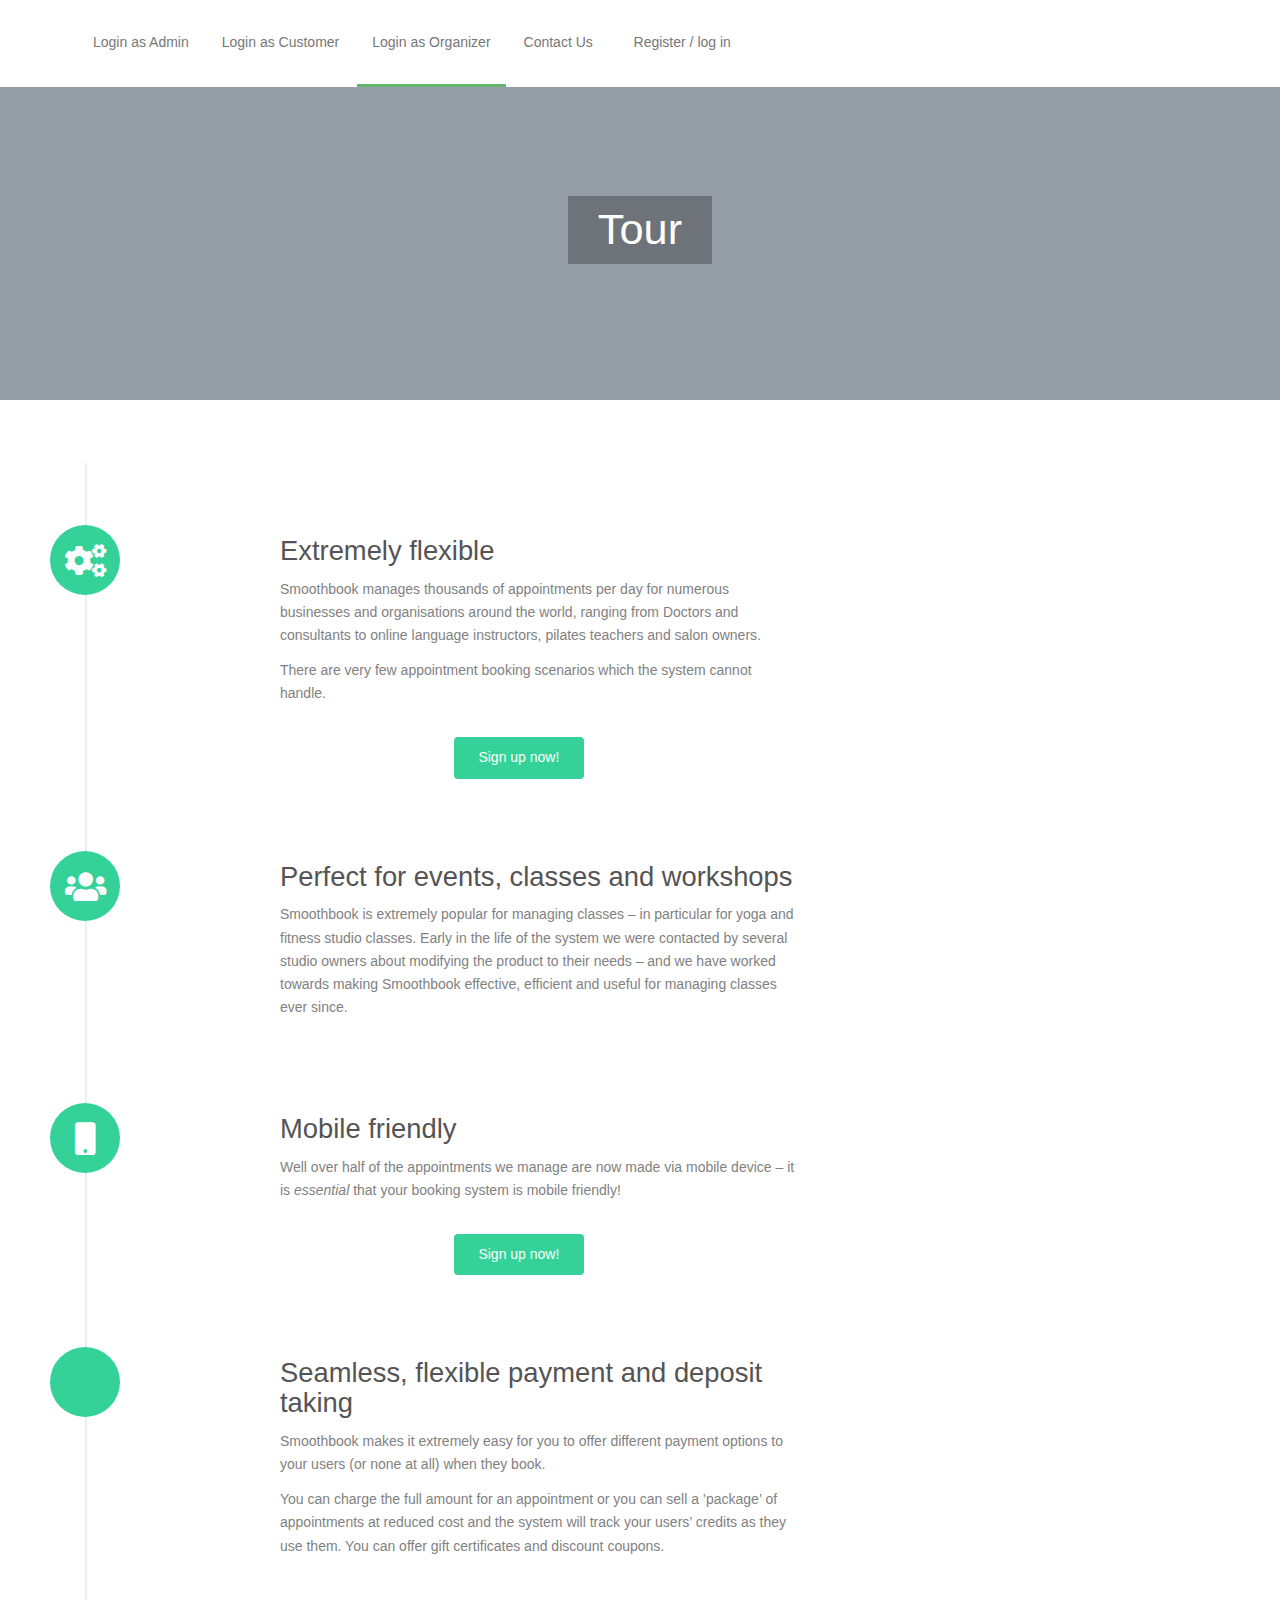
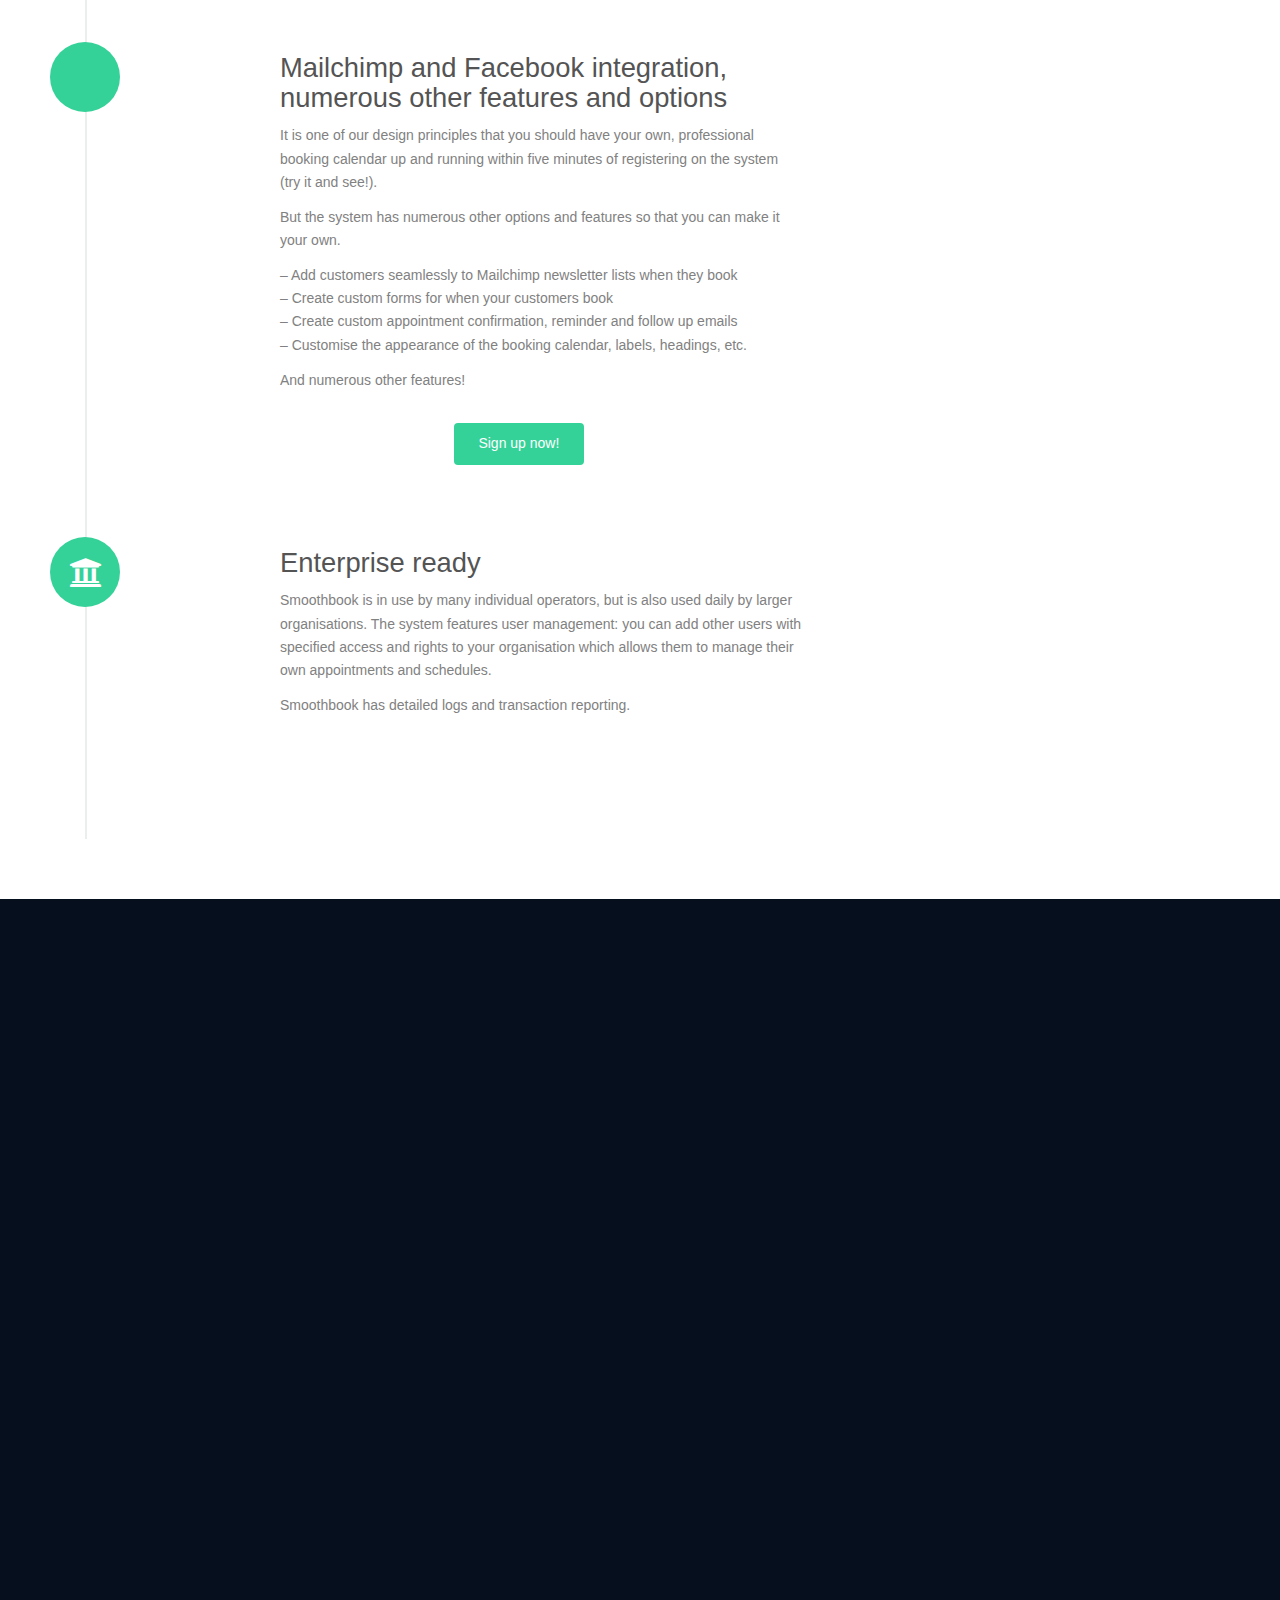
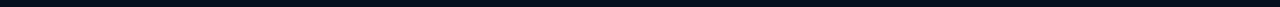
==== landing.html @ edce1f73 "first" ====
<!DOCTYPE html>
<html lang="en" >
<head>
  <meta charset="UTF-8">
  <title>D-Book</title>
  <link rel='stylesheet' href='https://use.fontawesome.com/releases/v5.8.2/css/all.css'><link rel="stylesheet" href="./landing.css">

</head>
<body class="page page-id-24 page-template-default scribeFadeIn">
    <div class="loader" style="display: none;"></div>
         <div id="main">
        <div class="">
    <div class="navbar navbar-default navbar-fixed-top sc-nav" role="navigation">
            <div class="nav-container container">
                <div class="navbar-header">
                    <!-- BEGIN: TOGGLE BUTTON (RESPONSIVE)-->
                    <button type="button" class="navbar-toggle" data-toggle="collapse" data-target=".navbar-collapse">
                        <span class="sr-only">Toggle navigation</span>
                        <span class="icon-bar"></span>
                        <span class="icon-bar"></span>
                        <span class="icon-bar"></span>
                    </button>
                        <a class="brand" href="https://www.smoothbook.co/"> <img class="a" src="./Tour_files/logo-large.png" alt=""> </a>
                       </div>
    <div id="sc-navbar-collapse-main" class="collapse navbar-collapse"><ul id="menu-main-menu" class="nav navbar-nav"><li id="menu-item-160" class="menu-item menu-item-type-custom menu-item-object-custom menu-item-home menu-item-160"><a title="Home" href=>Login as Admin</a></li>
    <li id="menu-item-533" class="menu-item menu-item-type-post_type menu-item-object-page menu-item-533"><a title="Pricing" href=>Login as Customer</a></li>
    <li id="menu-item-474" class="menu-item menu-item-type-post_type menu-item-object-page current-menu-item page_item page-item-24 current_page_item menu-item-474 active active"><a title="Tour" href=>Login as Organizer</a></li>
    <li id="menu-item-475" class="menu-item menu-item-type-post_type menu-item-object-page menu-item-475"><a title="Contact" href=>Contact Us</a></li>
    <li id="menu-item-562" class="menu-item menu-item-type-custom menu-item-object-custom menu-item-562"><a title="Register / log in" href=><i class="fa Log into Smoothbook online appointments"></i> &nbsp;Register / log in</a></li>
    </ul></div></div></div></div>   	   
                              <section class="sc-parallax" style="background-image: url(&quot;https://www.smoothbook.co/wp-content/uploads/2014/05/cab2.jpg&quot;); background-position: 50% 5px;" data-stellar-background-ratio="0.5">
                                   <div class="row"><div class="containerCentered">
                                <h3></h3></div> <div class="sc-mask"></div>
                                    <div class="container">
                <section class="sc-header-sub">
               
                               <div class="containerCentered">
                                   <div class="row">
                       <h1 id="changingtext">Tour</h1>
                               </div>
                           </div></section>
                                        </div> 
                                    </div>
                                </section>
                 <div class="container box">
    <div class="row">
      <div class="col-md-12">
          
        <div id="aq-template-wrapper-23" class="aq-template-wrapper aq_row"><div id="aq-block-23-1" class="aq-block aq-block-pg_tour_block col-md-12 col-xs-12 clearfix"><div class="containerCentered"><h3></h3>
                <p class="lead">
                                </p></div>	
                <section class="sc-tour">
                    <div class="container">
                
                
                    
                                             
                               <div class="row sc-tour-row">
                                   <div class="tour-icon fadeIn sc-color" style="visibility: visible;">
                                                               <i class="fa fa-cogs"></i>
                                   </div>
                                   <div class="col-sm-10 col-sm-offset-2">
                                    <div class="col-md-7 sc-tour-text slideLeft" style="visibility: visible;">
                                       <h3>Extremely flexible</h3>
                                       <p>
                                                                   </p><p>Smoothbook manages thousands of appointments per day for numerous businesses and organisations around the world, ranging from Doctors and consultants to online language instructors, pilates teachers and salon owners. </p>
    <p>There are very few appointment booking scenarios which the system cannot handle. </p>
    <p><a class="btn sign-up col-md-3 col-md-offset-4" href="http://www.smoothbook.co/ap/index.php/manageuser/register">Sign up now!</a></p>
                                       <p></p>
                                    </div>
                                    <div class="col-md-5">
                                       
                                           <div class="tour-img img">
                                               <img src="" alt="" class="slideRight" style="visibility: visible;">
                                       
                                           </div>
                                      
                                    </div>
                                   </div>
                               </div>          
                                         
                                    
                                                                                 
                               <div class="row sc-tour-row">
                                   <div class="tour-icon fadeIn sc-color">
                                                               <i class="fa fa-users"></i>
                                   </div>
                                   <div class="col-sm-10 col-sm-offset-2">
                                    <div class="col-md-7 sc-tour-text slideLeft">
                                       <h3>Perfect for events, classes and workshops</h3>
                                       <p>
                                                                   </p><p>Smoothbook is extremely popular for managing classes – in particular for yoga and fitness studio classes. Early in the life of the system we were contacted by several studio owners about modifying the product to their needs – and we have worked towards making Smoothbook effective, efficient and useful for managing classes ever since.</p>
                                       <p></p>
                                    </div>
                                    <div class="col-md-5">
                                       
                                           <div class="tour-img img">
                                               <img src="" alt="" class="slideRight">
                                       
                                           </div>
                                      
                                    </div>
                                   </div>
                               </div>          
                                         
                                    
                                                                                 
                               <div class="row sc-tour-row">
                                   <div class="tour-icon fadeIn sc-color">
                                                               <i class="fa fa-mobile"></i>
                                   </div>
                                   <div class="col-sm-10 col-sm-offset-2">
                                    <div class="col-md-7 sc-tour-text slideLeft">
                                       <h3>Mobile friendly</h3>
                                       <p>
                                                                   </p><p>Well over half of the appointments we manage are now made via mobile device – it is <i>essential</i> that your booking system is mobile friendly!</p>
    <p><a class="btn sign-up col-md-3 col-md-offset-4" href="http://www.smoothbook.co/ap/index.php/manageuser/register">Sign up now!</a></p>
                                       <p></p>
                                    </div>
                                    <div class="col-md-5">
                                       
                                           <div class="tour-img img">
                                               <img src="" alt="" class="slideRight">
                                       
                                           </div>
                                      
                                    </div>
                                   </div>
                               </div>          
                                         
                                    
                                                                                 
                               <div class="row sc-tour-row">
                                   <div class="tour-icon fadeIn sc-color">
                                                               <i class="fa fa-usd"></i>
                                   </div>
                                   <div class="col-sm-10 col-sm-offset-2">
                                    <div class="col-md-7 sc-tour-text slideLeft">
                                       <h3>Seamless, flexible payment and deposit taking</h3>
                                       <p>
                                                                   </p><p>Smoothbook makes it extremely easy for you to offer different payment options to your users (or none at all) when they book.</p>
    <p>You can charge the full amount for an appointment or you can sell a ’package’ of appointments at reduced cost and the system will track your users’ credits as they use them. You can offer gift certificates and discount coupons.</p>
                                       <p></p>
                                    </div>
                                    <div class="col-md-5">
                                       
                                           <div class="tour-img img">
                                               <img src="" alt="" class="slideRight">
                                       
                                           </div>
                                      
                                    </div>
                                   </div>
                               </div>          
                                         
                                    
                                                                                 
                               <div class="row sc-tour-row">
                                   <div class="tour-icon fadeIn sc-color">
                                                               <i class="fa fa-facebook"></i>
                                   </div>
                                   <div class="col-sm-10 col-sm-offset-2">
                                    <div class="col-md-7 sc-tour-text slideLeft">
                                       <h3>Mailchimp and Facebook integration, numerous other features and options</h3>
                                       <p>
                                                                   </p><p>It is one of our design principles that you should have your own, professional booking calendar up and running within five minutes of registering on the system (try it and see!).</p>
    <p>But the system has numerous other options and features so that you can make it your own.</p>
    <p>– Add customers seamlessly to Mailchimp newsletter lists when they book<br>
    – Create custom forms for when your customers book<br>
    – Create custom appointment confirmation, reminder and follow up emails<br>
    – Customise the appearance of the booking calendar, labels, headings, etc.</p>
    <p>And numerous other features!</p>
    <p><a class="btn sign-up col-md-3 col-md-offset-4" href="http://www.smoothbook.co/ap/index.php/manageuser/register">Sign up now!</a></p>
                                       <p></p>
                                    </div>
                                    <div class="col-md-5">
                                       
                                           <div class="tour-img img">
                                               <img src="" alt="" class="slideRight">
                                       
                                           </div>
                                      
                                    </div>
                                   </div>
                               </div>          
                                         
                                    
                                                                                 
                               <div class="row sc-tour-row">
                                   <div class="tour-icon fadeIn sc-color">
                                                               <i class="fa fa-university"></i>
                                   </div>
                                   <div class="col-sm-10 col-sm-offset-2">
                                    <div class="col-md-7 sc-tour-text slideLeft">
                                       <h3>Enterprise ready</h3>
                                       <p>
                                                                   </p><p>Smoothbook is in use by many individual operators, but is also used daily by larger organisations. The system features user management: you can add other users with specified access and rights to your organisation which allows them to manage their own appointments and schedules.</p>
    <p>Smoothbook has detailed logs and transaction reporting.</p>
                                       <p></p>
                                    </div>
                                    <div class="col-md-5">
                                       
                                           <div class="tour-img img">
                                               <img src="" alt="" class="slideRight">
                                       
                                           </div>
                                      
                                    </div>
                                   </div>
                               </div>          
                        </div>
                    </section>
                </div></div>
      </div>
          </div></div>
    
    <script>
    
    jQuery(document).ready(function () {
    (function($) {
      var repl = $('#changingtext span').text()
      var t=[ "Awesome",repl],
          $h1 = $("#changingtext"),
          $sp = $h1.find("span"),
          i=0,
          widths=[];
    
      $.each(t, function(i, v){
          var el = $('<span />', {text:v}).appendTo($h1);
          widths.push(el.width());
          el.remove();
      });
      
      $sp.css({opacity:0});
      
      (function loop(){
         i = ++i%t.length;    
         $sp.text(t[i]).animate({width:widths[i]}, 500, function(){
           $(this).animate({opacity:1},500).delay(3000).animate({opacity: 0}, 500, loop); 
          });     
      })(); 
    
    })(jQuery);
    });
    </script>
    </div>
    <footer id="fill" style="height: 708px;">
    <div class="container"><div id="footer" class="footer-content" style="position: fixed; left: 0px; top: 140.5px;">
    
    
    <!--Start of Zopim Live Chat Script
    <script type="text/javascript">
    window.$zopim||(function(d,s){var z=$zopim=function(c){z._.push(c)},$=z.s=
    d.createElement(s),e=d.getElementsByTagName(s)[0];z.set=function(o){z.set.
    _.push(o)};z._=[];z.set._=[];$.async=!0;$.setAttribute('charset','utf-8');
    $.src='//v2.zopim.com/?FGIEn7zuJK51dNbjoUHdlgwX72Quf8rQ';z.t=+new Date;$.
    type='text/javascript';e.parentNode.insertBefore($,e)})(document,'script');
    </script>
    End of Zopim Live Chat Script-->
    
    
    <script>
      (function(i,s,o,g,r,a,m){i['GoogleAnalyticsObject']=r;i[r]=i[r]||function(){
      (i[r].q=i[r].q||[]).push(arguments)},i[r].l=1*new Date();a=s.createElement(o),
      m=s.getElementsByTagName(o)[0];a.async=1;a.src=g;m.parentNode.insertBefore(a,m)
      })(window,document,'script','//www.google-analytics.com/analytics.js','ga');
    
      ga('create', 'UA-25129732-1', 'auto');
      ga('send', 'pageview');
    
    </script>
        
                                                          <section id="container">
        <!-- Style 2 -->
        <div id="menu-wrap">
                                                                                               </div><!-- Menu Wrap -->
        </section><!-- Container -->
         <div class="foot-sidebar sc_foot2">
          
    <div class="col-md-6 widget widget_text" id="text-3"><div class="widget"><h4 class="widget-title">About </h4>			<div class="textwidget"><p>Based in London, Smoothbook appointments software is the result of a collaboration between an expert web developer, small business owners and investors who, frustrated with the offerings on the market, came together with one simple goal: to be the leading provider of online appointment scheduling systems.</p>
    <p>We have a design philosophy that 'less is more': it should be possible to start using our booking system almost straight out of the box but, at the same time, have numerous features and options to satisfy the different demands of our clients.</p>
    <p>Smoothbook is wholly owned and run by Yellow Melon Ltd.</p>
    </div>
            </div></div><div class="col-md-6 widget widget_pages" id="pages-3"><div class="widget"><h4 class="widget-title">Links</h4>		<ul>
                <li class="page_item page-item-11"><a href="https://www.smoothbook.co/">Home</a></li>
    <li class="page_item page-item-24 current_page_item"><a href="./Tour_files/Tour.html">Tour</a></li>
    <li class="page_item page-item-34"><a href="https://www.smoothbook.co/contact/">Contact Us</a></li>
    <li class="page_item page-item-469"><a href="https://www.smoothbook.co/pricing-2/">Pricing</a></li>
    <li class="page_item page-item-563"><a href="https://www.smoothbook.co/online-booking-for-yoga-classes/">Online Booking For Yoga Classes</a></li>
    <li class="page_item page-item-571"><a href="https://www.smoothbook.co/ten-businesses-for-online-booking-and-appointment-scheduling/">Ten businesses for online booking and appointment scheduling</a></li>
    <li class="page_item page-item-588"><a href="https://www.smoothbook.co/features-2/">Features</a></li>
    <li class="page_item page-item-602"><a href="https://www.smoothbook.co/cookie-policy/">Cookie Policy</a></li>
    <li class="page_item page-item-605"><a href="https://www.smoothbook.co/demonstration/">Demonstration</a></li>
    <li class="page_item page-item-609"><a href="https://www.smoothbook.co/terms-of-service/">Terms of Service</a></li>
    <li class="page_item page-item-614"><a href="https://www.smoothbook.co/online-appointment-booking-for-events-and-workshops/">Online appointment booking for events and workshops</a></li>
    <li class="page_item page-item-620"><a href="https://www.smoothbook.co/online-appointments-for-gyms-fitness-studios-and-fitness-instructors/">Online appointments for gyms, fitness studios and fitness instructors</a></li>
    <li class="page_item page-item-631"><a href="https://www.smoothbook.co/system-unavailable/">System unavailable</a></li>
            </ul>
            </div></div></div>
      </div>
    </div> <span class="scroll-wrapper"><a id="back-to-top" class="back-to-top" href="https://www.smoothbook.co/tour/#main"> <i class="icon-arrow-up"></i></a></span>
    </footer>
---- landing.css ----
/*
Theme Name:Scribe
Theme URI:http://www.pixelgrapes.com/demo/scribe
Author:PixelGrapes
Author URI:http://www.themeforest.com/user/PixelGrapes
Description:Wordpress theme by PixelGrapes
Version:1.5
Tags:custom-menu,featured-images,flexible-header,full-width-template,responsive-layout,post-formats,sticky-post,theme-options,translation-ready
=======
License:GNU General Public License
License URI:http://www.gnu.org/licenses/gpl-3.0.html
/*--------------------------*
/* WordPress Styles
/*--------------------------*/
.aligncenter{display:block;margin:0 auto;}
.alignright{float:right;margin:10px 0 10px 10px;}
.alignleft{float:left;margin:5px 10px 0px 0;}
.floatleft{float:left;}
.floatright{float:right;}
.textcenter{text-align:center;}
.textright{text-align:right;}
.textleft{text-align:left;}
.wp-caption{max-width:100%;border:0px;text-align:center;background-color:#232323;padding-top:4px;margin:10px;-moz-border-radius:3px;-khtml-border-radius:3px;-webkit-border-radius:3px;border-radius:3px;}
.wp-caption img{margin:0;padding:0;border:0 none;}
.wp-caption p.wp-caption-text{font-size:11px;line-height:17px;padding:0 4px 5px;margin:0;}
.wp-smiley{margin:0 !important;max-height:1em;}
blockquote.left{margin-right:20px;text-align:right;margin-left:0;width:33%;float:left;}
blockquote.right{margin-left:20px;text-align:left;margin-right:0;width:33%;float:right;}
blockquote:before{content:"|";float:left;font-weight:bold;padding-right:10px;}
cite{font-size:12px;padding-left:20px;font-style:italic;}
.sticky h3{color:#34D298;}
.gallery-caption{}
html,
body{margin:0px;padding:0px;min-height:100%;}
h1,
h2,
h3,
h4,
h5,
h6{font-weight:300;color:#000;}
a:hover{text-decoration:none;}
.clear{clear:both;}
h1,
h2,
h3,
h4,
h5,
h6,
.h1,
.h2,
.h3,
.h4,
.h5,
.h6{font-family:"Helvetica Neue",Helvetica,Arial,sans-serif;}
p{margin:10px 0;}
#comments p{margin:10px 0;font-size:15px;}
table td{border:1px solid #323232;padding:10px 20px;}
ol{margin-left:25px;}
ol ol,
ul ul{margin-left:20px;}
.bypostauthor{}
h1{font-size:4.4em;}
h2{font-size:3.4em;}
h3{font-size:2.6em;}
h4{font-size:1.2em;}
th {padding:5px;}
/*--------------------------*
/* Pagination
/*--------------------------*/
.pagination > li >a,
.pagination > li > span{background:#323232;border-radius:3px;color:#fff;}
.pagination li > span.current{background:#323232;color:#34D298;}
.pagination > li > a:hover,
.pagination > li > a:focus,
ul.pagination .current:hover,
ul.pagination > .active > span{background-color:#323232;color:#FFF;transition:all linear 0.15s;-ms-transition:all linear 0.15s;-moz-transition:all linear 0.15s;-webkit-transition:all linear 0.15s;-o-transition:all linear 0.15s;}
/*--------------------------*
/* Video
/*--------------------------*/
.video2{position:relative!important;padding-bottom:56.25%!important;height:0!important;}
.video2 iframe,
.video object,
.video embed{position:absolute!important;top:0!important;left:0!important;width:100%!important;height:100%!important;}
iframe{border:none;}
/*--------------------------*
/* Forms
/*--------------------------*/
form{margin:0 0 20px;}
#search-box form {margin-bottom:0px;}
fieldset{display:block;}
legend{background:#fff;color:#333;display:inline-block;width:auto;padding:10px;margin-bottom:0;font-size:1em;font-style:italic;font-weight:bold;line-height:1em;}
legend small{font-size:15px;font-weight:normal;color:#999999;}
label,
input,
button,
select,
textarea{font-size:15px;}
input,
button,
select,
textarea{font-family:"Helvetica Neue",Helvetica,Arial,sans-serif;}
.input-append input,
.input-prepend input,
.input-append select,
.input-prepend select,
.input-append .uneditable-input,
.input-prepend .uneditable-input,
.input-append .dropdown-menu,
.input-prepend .dropdown-menu{font-size:13px;}
.input-append .add-on,
.input-prepend .add-on{background-color:#F7AC89;color:#666;font-size:13px;height:21px;line-height:20px;text-shadow:0 1px 0px rgba(255,255,255,0.2);}
.form-search .input-prepend .search-query{-webkit-border-radius:0 14px 14px 0;-moz-border-radius:0 14px 14px 0;border-radius:0 14px 14px 0;margin-top:1px;}
.form-horizontal .control-group{margin-bottom:25px;}
.header{background:transparent url('img/pattern.png') repeat top left;background-color:#232323;z-index:9700;border-bottom:1px solid #000;}
/*--------------------------*
/* Navigation
/*--------------------------*/
#main{background:none repeat scroll 0 0 #FFFFFF;padding:0;position:relative;z-index:10;}
.navbar{-webkit-backface-visibility:hidden;}
/*header{text-align:justify;letter-spacing:1px;height:120px;position:relative;color:#fff;margin:20px 0px 20px -15px;z-index:1;}
*/
.navbar-inverse .navbar-inner{min-height:80px;background-color:#000000;background-image:none;border:0px;filter:none;box-shadow:none;}
.navbar .nav{}
/*.shrink .navbar-nav{margin-top:8px;}
*/
.navbar .brand{margin-top:0px;padding-top:0px;-webkit-margin-before:-15px;font-size:20px;text-transform:uppercase;color:#050F1E;}
.dropdown-menu{background-color:#333333;}
.dropdown-menu .divider{background-color:#222;border-bottom:1px solid #444;}
.dropdown-menu>li>a{color:#ffffff;font-size:14px;}
.dropdown-menu>li>a:hover{background-color:#34D298!important;background-image:none;color:#fff!important;}
.navbar-default .navbar-nav > .open > a,
.navbar-default .navbar-nav > .open > a:hover,
.navbar-default .navbar-nav > .open > a:focus{background:none;color:#fff;}
.navbar .nav>li>.dropdown-menu:after{border:none;}
.navbar-inverse .nav li.dropdown.open>.dropdown-toggle,
.navbar-inverse .nav li.dropdown.active>.dropdown-toggle,
.navbar-inverse .nav li.dropdown.open.active>.dropdown-toggle{background-color:#111;box-shadow:none;}
.nav>li>a{margin-left:3px;}
.navbar-inner{padding-left:0px;}
.navbar .nav > li > a{line-height:40px;border-bottom:none;}
.navbar{margin-bottom:0px;transition:all 0.3s ease 0s;}
.navbar-inverse .nav .active > a,
.navbar-inverse .nav .active > a:hover,
.navbar-inverse .nav .active > a:focus{-webkit-border-radius:2px;-moz-border-radius:2px;border-radius:2px;}
.navbar-inverse .brand,
.navbar-inverse .nav > li > a:hover{color:#24C5BA;}
.navbar-default .navbar-nav > li > a{color:#fff;}
.navbar-default .navbar-nav > .active > a,
.navbar-inverse .navbar-nav > .active > a,
.navbar-default .navbar-nav > .active > a:hover,
.navbar-inverse .navbar-nav > .active > a:hover,
.navbar-default .navbar-nav > .active > a:focus,
.navbar-inverse .navbar-nav > .active > a:focus{color:#fff;background:none;}
.navbar{min-height:77px;}
.navbar-default{background-color:rgba(255,255,255,0);background:url("img/bg-dot.png");}
.navbar-default .navbar-nav > .active > a,
.navbar-inverse .navbar-nav > .active > a,
.navbar-default .navbar-nav > .active > a:hover,
.navbar-inverse .navbar-nav > .active > a:hover,
.navbar-default .navbar-nav > .active > a:focus,
.navbar-inverse .navbar-nav > .active > a:focus{background:none!important;background-image:none!important;}
.navbar-default .navbar-nav > li > a:hover,
.navbar-default .navbar-nav > li > a:focus{color:#fafafa;background:none;}
.navbar-default .navbar-nav > .dropdown > a .caret{border-bottom-color:#fff;border-top-color:#fff;}
.navbar-default.shrink .navbar-nav > .dropdown > a .caret{border-bottom-color:#777;border-top-color:#777;}
.navbar.shrink{min-height:35px;transition:all 0.5s ease 0s;background-color:#fff;box-shadow:0 4px rgba(0,0,0,0.1);}
.sc-nav.shrink a{padding-top:10px !important;padding-bottom:10px !important;font-size:15px;color:#202020!important;}
.sc-nav.shrink .navbar-brand{font-size:25px;}
.sc-nav.shrink .navbar-toggle{padding:8px 8px;margin:8px 15px 8px 0;border:none;border-radius:0;background:#333;}
.sc-nav.shrink .navbar-toggle:hover{background:#666;}
.navbar-default .navbar-nav > li > a:hover,
.navbar-inverse .navbar-nav > li > a:hover{background:none;}
/*--------------------------*
/* Nav Dropdowns
/*--------------------------*/
.dropdown-menu li a{background-color:#fff;color:#333;}
.dropdown-menu{-webkit-border-radius:0;-moz-border-radius:0;border-radius:0;-webkit-box-shadow:0 3px 8px rgba(17,17,17,0.2);-moz-box-shadow:0 3px 8px rgba(17,17,17,0.2);box-shadow:0 3px 8px rgba(17,17,17,0.2);list-style:none;margin:2px 0 0;padding:5px 0;text-align:left;}
.dropdown-menu li > a{padding:10px 20px;margin:-5px 0;}
.btn-group .dropdown-menu li > a{font-size:11px;}
.dropdown-menu li > a:hover,
.dropdown-menu li > a:focus,
.dropdown-submenu:hover > a,
.dropdown-menu > .active > a:hover,{background-color:#34D298;background-image:none;filter:none;-ms-filter:none;color:#ffffff!important;text-decoration:none;text-shadow:none;-webkit-transition:all .2s ease-in-out;-moz-transition:all .2s ease-in-out;-ms-transition:all .2s ease-in-out;-o-transition:all .2s ease-in-out;transition:all .2s ease-in-out;}
.dropdown-menu a{background:#fff;color:#333;}
.dropdown-menu > .active > a,
.dropdown-menu > .active > a:focus{background:#fff;color:#333;}
.dropdown-menu .disabled > a:hover{text-shadow:none;}
.dropdown-menu a:hover,
.dropdown-menu a:focus{filter:none !important;}
.dropdown-submenu > .dropdown-menu{border-radius:0px;}
.navbar-default .navbar-nav > li > a,
.navbar-inverse .navbar-nav > li > a{color:#fff;}
.navbar-nav > li > .dropdown-menu:before {border-bottom:7px solid #fff;}
.shrink .navbar-nav > li > .dropdown-menu:before {border-bottom:7px solid rgba(17, 17, 17, 0.2);}
/*--------------------------*
/* Buttons
/*--------------------------*/
.btn,
#searchsubmit,
#submit,
.wpcf7-submit,
#content input.button,
button,
html input[type="button"],
input[type="reset"],
input[type="submit"]{padding:10px 20px;background:#34D298;border:none;-webkit-border-radius:3px;-moz-border-radius:3px;border-radius:3px;text-shadow:none;color:#FFF;font-weight:300;font-size:18px;transition:all linear 0.15s;-ms-transition:all linear 0.15s;-moz-transition:all linear 0.15s;-webkit-transition:all linear 0.15s;-o-transition:all linear 0.15s;}
.btn a,
.btn-secondary a{color:#ffffff;}
.btn a:hover,
.btn-secondary a,{color:#ffffff;text-decoration:none;}
.btn:hover,
#searchsubmit:hover,
#submit:hover button,
html input[type="button"]:hover,
input[type="reset"]:hover,
input[type="submit"]:hover{background:#999;color:#FFF;transition:all linear 0.15s;-ms-transition:all linear 0.15s;-moz-transition:all linear 0.15s;-webkit-transition:all linear 0.15s;-o-transition:all linear 0.15s;background:#7F8C8D;}
.footer #searchsubmit{margin-top:20px;}
.btn.btn-grey{font-size:16px;margin-left:10px;background:#323232;}
.btn.btn-grey:hover{background:#999;}
.aq-block-pg_slider_block .hollow.btn,
.sc-parallax .hollow.btn{background:none;border:2px solid #fff!important;transition:all linear 0.15s;-ms-transition:all linear 0.15s;-moz-transition:all linear 0.15s;-webkit-transition:all linear 0.15s;-o-transition:all linear 0.15s;}
.aq-block-pg_slider_block .hollow.btn:hover,
.sc-parallax .hollow.btn:hover,
.sc-parallax .btn:hover{border:2px solid #34D298!important;transition:all linear 0.15s;-ms-transition:all linear 0.15s;-moz-transition:all linear 0.15s;-webkit-transition:all linear 0.15s;-o-transition:all linear 0.15s;}
/*--------------------------*
/* Logo
/*--------------------------*/
.logo{color:#FFFFFF;font-size:30px;font-weight:600;margin-bottom:-50px;max-width:50%;padding-bottom:10px;text-align:left;}
.logo a{color:#ffffff;}
.logo span{font-weight:600;}
.logo-text{padding-top:25px;padding-right:40px;float:left;}
header .logo-wrapper{max-height:140px;}
.sc-nav.shrink .brand img{max-height:60px;transition:all 0.5s ease 0s;}
.shrink .sc-logo-large {display:none;transition:all 0.5s ease 0s;}
.sc-logo-small {display:none;}
.shrink .sc-logo-small {display:block;transition:all 0.5s ease 0s;}
/*--------------------------*
/* Generic Stuff
/*--------------------------*/
html,
body{margin:0px;padding:0px;position:relative;z-index:0;overflow-x:hidden;}
body{background-color:#fff;overflow-x:hidden!important;overflow-y:auto;font-family:"Helvetica Neue",Helvetica,Arial,sans-serif;height:100%;font-size:16px;font-weight:300;color:#666;text-rendering:optimizeLegibility;-webkit-overflow-scrolling:touch;}
a:hover,
a:focus{text-decoration:none;color:#666;}
li{line-height:22px;}
h5{font-size:15px;}
.page-template-page-blog-full-php .flexslider,
.page-template-page-blog-php .flexslider,
.archive .flexslider,
.search.search-results .flexslider{margin:-30px 0 30px;-webkit-margin-before:0px;
}
#slider{background-color:#323232;width:100%;z-index:0;margin-bottom:40px;}
a{outline:0!important;color:#34D298;}
.error{display:block!important;color:#CC3366!important;}
.holder{padding:0px 40px;}
.center{text-align:center;}
.alert{padding:12px 35px 12px 14px;border-radius:0px;color:#ffffff;border:0px;text-shadow:none;background-color:#FBB450;opacity:.8;}
.alert-info,
.progress-information,
.progress-striped{color:#ffffff;}
.progress{height:40px;opacity:0.85;}
.progress-striped .bar{background-color:#34D298;font-size:16px;padding:8px;}
.alert-error{background-color:#189B97;}
.alert-success{background-color:#62C462;}
.progress .bar{border-radius:0px!important;background-image:none!important;}
.address{text-align:center;}
.code-wrap{margin:40px 0;}
.code{background-color:#ffffff;border-bottom:1px solid rgba(0,0,0,0.15);padding:20px;}
.input-xlarge{width:95%;}
.b{padding-bottom:20px;}
.form-horizontal .controls{margin-left:0px;}
.form-horizontal .control-label{text-align:left;}
#searchform .screen-reader-text{display:none;}
.btn-holder{text-align:center;display:block;margin-bottom:40px;}
.box{position:relative;background:#fff;padding-top:40px;padding-bottom:60px;z-index:1;}
#archive ul li a{color:#333333;}
#archive ul li a:hover{color:#FF675B;}
#archive i{color:#dddddd;}
#commentform textarea{width:50%;height:100px;}
#archive ul{list-style:none;margin-left:0px;}
#archive .col-ex-4{margin-bottom:20px;width:366px;}
.centered{text-align:center;}
.centered:hover{cursor:default;}
#wp-calendar{width:100%;}
ul{list-style:none;}
.left .post .text ul li:before{font-family:'fontawesome';display:block;margin-right:5px;float:left;content:' \f105 ';}
.sc-parallax .progress {background:none;border:2px solid #fff;}
.sc-parallax .aq_block_tabs .aq-tab:after {background:none;}
.sc-parallax .sc_stats:after {background:none;}
.sc-parallax .timer {color:#fff;}
.sc-parallax textarea, .sc-parallax select, .sc-parallax input[type="text"], .sc-parallax input[type="password"], .sc-parallax input[type="datetime"], .sc-parallax input[type="datetime-local"], .sc-parallax input[type="date"], .sc-parallax input[type="month"], .sc-parallax input[type="time"], .sc-parallax input[type="week"], .sc-parallax input[type="number"], .sc-parallax input[type="email"], .sc-parallax input[type="url"], .sc-parallax input[type="search"], .sc-parallax input[type="tel"], .sc-parallax input[type="color"], .sc-parallax .uneditable-input, .sc-parallax #respond textarea, .sc-parallax #respond input[type="text"] {background:none;}
/*--------------------------*
/* Sidebar
/*--------------------------*/
.sidebar .widget{position:relative;overflow:hidden;color:#555555;}
.sidebar .widget-heading{padding:7px 0 7px 2px;margin-bottom:10px;}
.sidebar .widget{margin-bottom:20px;}
.sidebar .col-ex-3{padding-left:50px;}
.widget-title{margin:0 0 10px;color:404E55!important;text-shadow:none;}
.sidebar .widget h5{display:inline;padding:0 0 10px;}
.sidebar a{color:#666;}
.sidebar a:hover{color:#34D298;}
/*--------------------------*
/* Footer
/*--------------------------*/
.scribeFadeIn .widget ul.product_list_widget li img,
.scribeFadeIn .widget ul.product_list_widget li img{width:52px;float:left;padding-right:10px;padding-bottom:10px;box-shadow:none;border-radius:2px;}
/*--------------------------*
/* Twitter Feed
/*--------------------------*/
.twit-banner{width:100%;padding:8px 0 20px;background:#34D298;position:relative;z-index:1;margin-top:-8px;}
.twit-banner:after{-moz-border-bottom-colors:none;-moz-border-left-colors:none;-moz-border-right-colors:none;-moz-border-top-colors:none;border-color:#34D298 rgba(0,0,0,0) rgba(0,0,0,0);border-image:none;border-style:solid;border-width:20px 20px 0;bottom:-20px;content:"";height:0;left:50.35%;margin-left:-24px;position:absolute;width:0;z-index:10;}
.twitter{padding:10px 0 20px 0px;min-height:50px;text-align:center;text-align:-webkit-center;position:relative;color:#fff;font-size:17px;}
.twitter a{color:#fff;text-decoration:underline;}
.twit-banner .twitter i{color:#fff;}
#tweets p{padding:0 0 12px;}
.stretch-banner{padding:30px 50px;position:relative;border-radius:3px;z-index:0;}
.stretch-banner:after{background:#eee;bottom:0;content:"";left:0;opacity:0.85;position:absolute;right:0;top:0;z-index:-1;}
.stretch-banner blockquote{width:80%;}
.stretch-banner .btn{margin-top:30%;}
.twitter i{color:#4099ff;}
/*--------------------------*
/* Posts
/*--------------------------*/
.type-post p{margin:0 0 20px 0px;text-align:left;}
.post-row .post{position:relative;margin-bottom:30px!important;border-radius:3px;}
.aq-template-wrapper .post-row .post{margin-bottom:0px;position:relative;z-index:0;}
.post-row .post p,
.team-box p{text-align:left;padding-bottom:8px;padding-top:15px;}
/*--------------------------*
/* Tags
/*--------------------------*/
.tagcloud{padding-top:4px;}
.sidebar .tagcloud a{padding:6px;line-height:40px;font-size:12px!important;border:1px solid #ddd;}
.sidebar .tagcloud a:hover{border:1px solid #189B97;text-decoration:none;transition:all linear 0.15s;-ms-transition:all linear 0.15s;-moz-transition:all linear 0.15s;-webkit-transition:all linear 0.15s;-o-transition:all linear 0.15s;}
.footer .tagcloud a{padding:6px;border:1px solid #999;transition:border-color 0.3s linear;-moz-transition:border-color 0.3s linear;-webkit-transition:border-color 0.3s linear;-o-transition:border-color 0.3s linear;line-height:40px!important;}
.footer .tagcloud a:hover{border:1px solid #FF675B;}
/*--------------------------*
/* Carousel
/*--------------------------*/
#postsCarousel,
#eventsCarousel{margin:0 -15px;}
#postsCarousel .carousel-control,
#eventsCarousel .carousel-control{margin-top:-12px;padding-top:0px;background:none;text-shadow:none;}
#postsCarousel .carousel-control.left,
#eventsCarousel .carousel-control.left{left:10px;}
#postsCarousel .carousel-control.right,
#eventsCarousel .carousel-control.right{left:35px;}
.carousel-indicators.dark-indicators li{background-color:rgba(0,0,0,0);border:1px solid #2B2B2B;}
.carousel-indicators.dark-indicators li.active{background:none repeat scroll 0 0 #2B2B2B;}
.carousel-indicators.bottom-lg{bottom:-235px;}
.carousel-control.left{background-image:none;left:45% !important;right:auto;text-shadow:none;}
.carousel-control.right{background-image:none;left:auto;right:45% !important;text-shadow:none;}
.carousel-control{color:#818181;display:inline-block;height:60px;margin-top:10px;position:absolute;top:auto;width:30px;background:none;}
.img-responsive.img-center{margin:0 auto;}
/*--------------------------*
/* Comments
/*--------------------------*/
.comments-section{width:100%;margin-top:50px;}
.comments-section h3{color:#656565;font:14px/20px "Helvetica Neue",Helvetica,Arial,sans-serif;margin:0 0 9px;padding-top:10px;}
.comments,
.comments .children{list-style:none outside none;}
.comments > li{overflow:hidden;padding:34px 0px 20px 83px;position:relative;vertical-align:top;}
.comments .comment{width:100%;}
.comments .avatar-box{left:3px;padding:3px 3px 4px;position:absolute;top:100px;}
.comments children li .avatar-box{left:0;top:11px;}
* + html .comments children li .avatar-box{top:8px;}
.comments .avatar-box img{vertical-align:top;}
.comments children li .comment-box{margin:0 0 0 -30px;}
.comment-box{position:relative;background:#f9f9f9;padding:25px;border-radius:3px;border:1px solid #ededed;}
.comments children li .comment-box{padding:4px 10px 5px 34px;}
.comments .author a{color:#6C767D;font-weight:normal;}
.comments .box-row em{font-size:13px;}
#commentform .comment-notes{font-size:14px;}
#commentform .row1,
#commentform .row2{margin:0 0 4px 0;}
select,
textarea,
input[type="text"],
input[type="password"],
input[type="datetime"],
input[type="datetime-local"],
input[type="date"],
input[type="month"],
input[type="time"],
input[type="week"],
input[type="number"],
input[type="email"],
input[type="url"],
input[type="search"],
input[type="tel"],
input[type="color"],
.uneditable-input,
#respond textarea,
#respond input[type="text"]{max-width:100%;background-color:#f9f9f9;border:1px solid #ededed;height:50px;-webkit-appearance:none;border-radius:3px;color:#78879E;margin:0 0 20px;outline:0 none;padding:13px 4%;resize:none;}
.uneditable-input{width:94%;}
#respond textarea{height:198px;}
#respond h5{padding-left:17px;}
.blog-row{margin-top:30px;}
.container.box .row{}
	.form-submit {padding-left:15px;}
/*--------------------------*
/* Back to Top
/*--------------------------*/
#back-to-top{background-color:#656565;margin:0;position:fixed;bottom:0;right:20px;width:50px;height:40px;opacity:.5;text-align:center;color:#ffffff;-webkit-border-radius:4px 4px 0 0;-moz-border-radius:4px 4px 0 0;border-radius:4px 4px 0 0;-webkit-transition:background 0.15s ease-in-out 0s;-moz-transition:background 0.15s ease-in-out 0s;-o-transition:background 0.15s ease-in-out 0s;transition:background 0.15s ease-in-out 0s;}
#back-to-top:hover{background:#34D298;opacity:1;}
/*--------------------------------------------------------------------*/
/* Flickr Widget
/*--------------------------------------------------------------------*/
.flickr-image-wrapper{float:left;margin-bottom:4px;margin-left:-4px;}
.flickr_badge_image{float:left;margin:0px 0px 4px 4px;}
.flickr_badge_image a{float:left;position:relative;webkit-border-radius:3px;-moz-border-radius:3px;border-radius:3px;}
.flickr_badge_image a:hover{opacity:.7;-webkit-transition:opacity 0.15s ease-in-out 0s;-moz-transition:opacity 0.15s ease-in-out 0s;-o-transition:opacity 0.15s ease-in-out 0s;transition:opacity 0.15s ease-in-out 0s;}
.flickr_badge_image img{float:left;height:56px;position:relative;width:56px;-webkit-border-radius:2px;-moz-border-radius:2px;border-radius:2px;}
/*--------------------------------------------------------------------*/
/* Tabs Widget
/*--------------------------------------------------------------------*/
.tabpic{float:left;padding:0 10px 0 0;}
.tabpic img{-webkit-border-radius:2px;-moz-border-radius:2px;border-radius:2px;}
.tabpic img:hover{opacity:.7;-webkit-transition:opacity 0.15s ease-in-out 0s;-moz-transition:opacity 0.15s ease-in-out 0s;-o-transition:opacity 0.15s ease-in-out 0s;transition:opacity 0.15s ease-in-out 0s;}
.tabpost{padding:0 0 10px 0;}
ul.tabs{position:relative;z-index:1000;float:left;margin:0;padding:0;list-style:none;width:100%;}
ul.tabs li{position:relative;overflow:hidden;float:left;margin:0;padding:5px 0;background-color:#fff;-webkit-border-radius:2px 2px 0 0;-moz-border-radius:2px 2px 0 0;border-radius:2px 2px 0 0;}
ul.tabs li a{display:block;padding:4px 8px;outline:none;text-decoration:none;}
html ul.tabs li.active,
html ul.tabs li.active a:hover{background-color:#DDD;}
html ul.tabs li.active a:link{}
.tab_container{position:relative;top:-1px;z-index:999;width:100%;float:left;}
.tab_content{padding:7px 0px 11px 0px;line-height:1.5;}
.tab_content ul{margin:10px 0 -10px;padding:0;list-style:none;}
.tab_content li{margin:8px 0;display:inline-block;}
.tab-clear{clear:both;}
.sidebar .widget .tabpost h5 a{font-weight:500;}
/*--------------------------------------------------------------------*/
/* Feature Box
/*--------------------------------------------------------------------*/
.sc-feature-box p{padding:20px 0;}
/*--------------------------*
/* Testimonials
/*--------------------------*/
.testimonials.flexslider{margin:20px 0;position:relative;width:100%;}
.testimonials ul{margin:0!important;}
.testimonials ul li.testimonial{border:0 !important;list-style-type:none;text-align:center;}
.testimonial-body,
.testimonial-author{padding:20px;}
.testimonial-author{padding-top:0px;}
.testimonial-body{padding:30px;position:relative;line-height:24px;}
.testimonial-body,
.testimonial-body p{margin:0;font-size:18px;line-height:1.666;}
.testimonial-author span.author,
.testimonial-author a span.author{display:inline-block;}
.testimonial-author span.company{color:#888;display:inline-block;font-size:10px;text-transform:uppercase;}
.testimonial-nav{position:absolute;right:0;bottom:0;z-index:101;float:right;}
.testimonial-nav .flex-direction-nav{bottom:0;right:-2px;width:67px;}
.testimonial-nav .flex-direction-nav li{border:0 !important;margin:0 !important;padding:0 !important;list-style-type:none !important;}
.testimonial-nav .flex-direction-nav a{top:-15px;background:#eeeeee;color:#6C767D;border:0px;-webkit-border-radius:3px;-moz-border-radius:3px;border-radius:3px%;font-size:16px;font-weight:100;height:20px;line-height:18px;margin-top:-30px;opacity:1;position:absolute;text-align:center;width:24px;float:left;}
.testimonial-nav .flex-next{right:18px;}
.testimonial-nav a.flex-prev{border-right:1px solid #fff;}
.testimonial-nav a:hover.flex-prev,
.testimonial-nav a:hover.flex-next{background:#34D298;color:#fff;}
.testimonials ul.flex-direction-nav{bottom:15%;float:right;position:absolute;text-align:right;width:100%;}
.flexslider.testimonials .flex-control-nav {margin-top:0px;}
.sc-parallax li.testimonial:before{color:#fff;}
li.testimonial:before{font-family:'fontawesome';content:' \f10D ';position:absolute;font-size:3.4em;left:48%;top:-30px;display:block;opacity:0.3;}
.flex-active{background:#999!important;}
.sc-parallax .testimonial-author span.company{color:#fff;}
/*--------------------------*
/* Page Builder
/*--------------------------*/
.aq_block_tabs ul.aq-nav li a{border:none;background:none;color:#34D298;padding-bottom:3px;height:34px;}
.aq_block_tabs ul.aq-nav li a:hover{background:#34D298;display:block;color:#fff;}
.aq_block_tabs ul.aq-nav li{border:none;border-radius:3px!important;}
.close{float:none;color:#6C767d;font-size:14px;opacity:1;font-weight:300;line-height:21px;}
.aq_block_tabs .aq-tab{border:none;position:relative;z-index:0;background:none;}
.aq_block_tabs .aq-tab:after{border:1px solid #efefef;border-radius:3px;bottom:0;content:"";left:0;opacity:0.85;position:absolute;right:0;top:0;z-index:-1;background:#f9f9f9;}
.aq_block_tabs ul.aq-nav li.ui-tabs-active a{border-bottom:none;}
.sc-parallax .aq_block_tabs .aq-tab:after {border:1px solid #fff;}
.aq_block_tabs ul.aq-nav li.ui-tabs-active a{height:34px;}
.aq_block_toggle div.arrow,
.aq_block_accordion div.arrow{color:#ffffff;background-image:none;height:20px;width:20px;-webkit-transition:all .4s ease-in-out;-moz-transition:all .4s ease-in-out;-ms-transition:all .4s ease-in-out;-o-transition:all .4s ease-in-out;transition:all .2s ease-in-out;}
.aq_block_accordion{border-bottom:3px solid #dddddd;}
.aq_block_toggle div.arrow:after,
.aq_block_accordion div.arrow:after{content:'+';position:absolute;top:-15px;left:7.5px;color:#34D298;}
.aq_block_toggle div.arrow,
.aq_block_accordion div.arrow{top:11px;}
.aq_block_toggle:hover .arrow{background-color:#34D298;}
.aq_block_toggle h2.tab-head,
.aq_block_accordion h2.tab-head{background:#34d298;color:#fff;border-top-left-radius:2px;border-top-right-radius:2px;}
.aq_block_accordion .tab-body{background-color:#f9f9f9!important;border:1px solid #EFEFEF;}
.aq_block_accordion:hover .arrow{background:none;color:#34D298;font-size:26px;right:19px;cursor:pointer;}
.aq_block_toggle,
.aq_block_accordion{border:none;position:relative;z-index:0;background:none;}
.aq_block_accordion:after{border:1px solid #efefef;border-radius:3px;bottom:0;content:"";left:0;opacity:0.85;position:absolute;right:0;top:0;z-index:-1;}
.aq_block_accordion:hover{cursor:pointer;}
.aq_block_accordion.first-child{border:0px;}
.aq_block_toggle .tab-body,
.aq_block_accordion .tab-body{background:none;}
.sc-parallax .aq_block_accordion .tab-body {background:none!important;border-top:0px;}
.aq_block_toggle h2.tab-head,
.aq_block_accordion h2.tab-head{font-size:16px;font-weight:300;}
.aq_block_toggle h2.tab-head,
.aq_block_accordion h2.tab-head{margin:10px 0 0 0;}
.aq_block_accordion:first-child h2.tab-head{margin:0px;}
.aq-block-pg_tabs_block{padding-top:40px;padding-bottom:40px;}
.aq_block_tabs ul.aq-nav li.ui-tabs-active a{background-color:#34D298;color:#ffffff;border:none;padding-bottom:3px;}
.aq-block-aq_widgets_block .widget a{color:#A2AAB0;}
.aq-block-aq_widgets_block{font-size:90%;}
./*aq-block h4{font-size:19px;}
*/
.aq-block{max-width:100%;position:relative;}
.aq-block.aq-block-pg_gallery_block{margin-bottom:0;}
.aq-block-pg_heading_block{margin-top:40px;margin-bottom:-20px;}
.sc-parallax .aq-block-pg_heading_block{margin-top:0px;margin-bottom:20px;}
.aq-block-aq_column_block{margin-bottom:0px!important;}
.aq-block-pg_stretchbanner_block{margin-top:-40px;}
.aq-block-pg_banner_block{width:100%;}
.aq-block-aq_alert_block{margin-bottom:20px;}
.aq-block .aq_alert{border:0px!important;}
.aq-block.aq-block-pg_slider_block{margin-bottom:0px;display:inline-block;}
.aq-block-pg_team_block{position:relative;z-index:0;}
.col-md-12{min-height:0px!important;}
.close:hover{color:#78879E;cursor:auto;opacity:1;}
.wpcf7-textarea{width:94%!important;}
div.wpcf7-mail-sent-ng{-webkit-border-radius:3px;-moz-border-radius:3px;border-radius:3px;border:1px solid #dedede;width:90%;}
blockquote{border-left:none;padding:0;}
#map_wrapper{height:300px;margin-bottom:30px;}
#map_canvas{width:100%;height:100%;}
#map_canvas img{max-width:none;}
.info_content h5{color:#545454;}
.tp-caption small{font-size:47%;letter-spacing:0;}
.team-box{margin-top:-15px;border-bottom-left-radius:3px;border-bottom-right-radius:3px;text-align:left;}
.team-box h4{font-size:1.4em;}
.team-box h4,
.team-box h5{padding-left:28%;}
.close{color:#78879E;text-shadow:none;}
.aq_span12{width:100%;}
[class*="aq_span"]{margin-left:0px;}
/*--------------------------------------------------------------------*/
/* Pricing Tables
/*--------------------------------------------------------------------*/
.p-table-table{list-style:none;margin:0;padding:0;position:relative;z-index:0;}
.p-table-table:after{bottom:0;content:"";left:0;opacity:0.85;position:absolute;right:0;top:0;z-index:-1;}
.p-table:hover{margin-top:-20px;}
.p-table-table div{list-style:none;}
.p-table-table > div{margin-bottom:20px;list-style:none;text-shadow:none;transition:all 0.25s ease-in-out;-webkit-transition:all 0.25s ease-in-out;-moz-transition:all 0.25s ease-in-out;-moz-box-sizing:border-box;-webkit-box-sizing:border-box;box-sizing:border-box;}
.p-table-table > div:hover{}
.p-table-table .p-table-header{text-align:center;padding:60px 0;background:#050F1E;}
.p-table-table .p-table-header h5{color:#fff;color:rgba(255,255,255,0.75);margin:0;padding:0 20px 20px;font-weight:bold;letter-spacing:normal;}
.p-table-table .p-table-cost{color:#fff;font-size:68px;line-height:1em;padding-top:20px;font-weight:bold;}
.p-table-table .featured .p-table-header{background:#34D298;color:#fff;}
.p-table-table .featured .p-table-header h5{color:#fff;}
.p-table-table .p-table-per{font-size:1.25em;color:#fff;}
.p-table-table .p-table-content{text-align:center;padding:20px 0;position:relative;background:#f9f9f9;}
.p-table-table .p-table-content li{line-height:40px;font-size:1.1em;padding:5px 0;background:#fff;}
.p-table{text-align:center;margin-bottom:20px;border:1px solid #efefef;border-radius:3px;}
.sc-parallax .p-table {border:0px;}
.p-table .btn span:hover{color:#fff;}
.p-table-table h3{padding-bottom:30px;}
.aq-block.aq-block-pg_pricetable_block{padding-top:40px;padding-bottom:40px;}
.brand{margin:0 auto;padding:2em 0 3em;text-align:center;font-size:26px;}
.sc-parallax .p-table-table .p-table-content {border:1px solid #fff;border-top:0px;}
.sc-parallax .p-table-table .featured .p-table-header {border:0px;}
.sc-parallax .p-table-table .p-table-content, .sc-parallax .p-table-table .p-table-content li {color:#fff;background:none;}
.parallax-holder {position:relative; z-index:0;}
/* ==================================================
Widgets
================================================== */
img{max-width:100%;}
.brand img{padding:10px;border-radius:3px;max-width:100%;max-height:120px;width:auto;float:left;position:relative;}
.sidebar li{list-style:none;line-height:32px;}
.sidebar h4{font-size:1.3em;}
/* ==================================================
Footer
================================================== */
footer{width:100%;height:100%;color:#fff;background-color:#050F1E;position:relative;position:relative;z-index:-2;}
footer .footer-content{position:fixed;width:100%;z-index:-2;}
.sc_foot1{width:400px;}
.sc_foot2{width:600px;}
.sc_foot3{width:940px;}
.sc_foot4{width:1170px;}
.foot-sidebar div:nth-child(n + 5){display:none;}
#footer a,
#footer h4{color:#fff;}
/* Logo */
footer .footer-content .logo{margin:0 auto 20px;max-width:260px;text-align:center;position:relative;}
footer .footer-content .logo img{display:block;text-align:center;margin:0 auto;}
.foot-sidebar{padding-top:30px;display:block;margin:0 auto;text-align:center;}
#center{margin:0 auto;float:none;}
.aq-template-wrapper{position:relative;}
.tooltip > .tooltip-inner{background-color:#78879E;}
.tooltip > .tooltip-arrow{border-top-color:#78879E!important;}
.team-box .social{text-align:center;}
.team-box .social a{padding-right:10px;padding-top:10px;}
.team-box .social .icon-twitter:before,
.team-box .social .icon-facebook:before,
.team-box .social .icon-google-plus:before,
.team-box .social .icon-linkedin:before{padding-right:5px;color:#777;}
.sc_heading h1{text-transform:uppercase;letter-spacing:4px;text-align:center;}
.sc_heading h1,
.sc_heading h1 > span{margin-right:18px;/* Centering with flexbox */
display:-webkit-box;display:-moz-box;display:-ms-flexbox;display:-webkit-flex;display:flex;-webkit-flex-direction:row;-ms-flex-direction:row;flex-direction:row;-webkit-box-pack:center;-moz-box-pack:center;-webkit-justify-content:center;-ms-flex-pack:center;justify-content:center;-webkit-box-align:center;-moz-box-align:center;-webkit-align-items:center;-ms-flex-align:center;align-items:center;}
.sc_heading h1 > span > span{display:inline-block;-webkit-perspective:1000px;-moz-perspective:1000px;perspective:1000px;-webkit-transform-origin:50% 50%;-moz-transform-origin:50% 50%;transform-origin:50% 50%;}
.sc_heading h1 > span > span > span{display:inline-block;-webkit-transform-style:preserve-3d;-moz-transform-style:preserve-3d;transform-style:preserve-3d;-webkit-transform:translate3d(0,0,0);-moz-transform:translate3d(0,0,0);transform:translate3d(0,0,0);-webkit-animation:OpeningSequence 2.2s linear forwards;-moz-animation:OpeningSequence 2.2s linear forwards;animation:OpeningSequence 2.2s linear forwards;}
ul.ex-menu{padding-left:0px;}
.portfolio-project:last-child{padding-right:0px;}
.sc_categories a{color:#9eabbb;}
.post-comment{padding-right:10px;}
#map{width:100%;height:400px;}
#map{-webkit-transition:all 1.5s ease-in-out;-moz-transition:all 1.5s ease-in-out;-o-transition:all 1.5s ease-in-out;-ms-transition:all 1.5s ease-in-out;transition:all 1.5s ease-in-out;}
*{margin:0;padding:0;-webkit-box-sizing:border-box;-moz-box-sizing:border-box;box-sizing:border-box;}
.carousel-inner img,
.jcarousel img,
.type-booking-system .portfolio-project img{-webkit-transition:all .2s ease-in-out;-moz-transition:all .2s ease-in-out;-o-transition:all .2s ease-in-out;-ms-transition:all .2s ease-in-out;transition:all .2s ease-in-out;overflow:hidden;display:block;}
.carousel-inner img:hover,
.jcarousel img:hover,
.type-booking-system .portfolio-project img:hover{-webkit-transform:scale(1.1);-moz-transform:scale(1.1);-o-transform:scale(1.1);-ms-transform:scale(1.1);transform:scale(1.1);position:relative;z-index:99;opacity:.7;}
.carousel-inner .text-holder{padding:10px 10px 10px 15px;}
.scribeFadeIn .wookmark-placeholder{background:none;border:none;}
.scribeFadeIn .cq-grid-carousel p.cq-gridcarousel-caption{background:none;}
.scribeFadeIn .cq-grid-carousel p.cq-gridcarousel-caption:after{background:url("img/pattern.png") repeat scroll left top #323232;bottom:0;content:"";left:0;opacity:0.85;position:absolute;right:0;top:0;z-index:-1;}
.scribeFadeIn .cq-grid-carousel li img{margin-bottom:-1px;}
.event_button{color:white;display:block;background:#3980c2;font-family:Arial;margin:5px;line-height:20px;padding:10px;text-align:center;font-size:25px;font-weight:bold;text-transform:uppercase;}
.copyright{position:absolute;bottom:5px;}
.sc_post .portfolio-project{padding-right:0px;overflow:hidden;text-align:center;}
.scribeFadeIn .beaconCircle1{background-color:#fff!important;opacity:.4;}
.scribeFadeIn .beaconCircle2{background-color:#34D298!important;}
.sc_stats{text-align:center;position:relative;z-index:0;padding:20px 10px;}
.sc_stats:after{border:1px solid #dededb;border-radius:5px;bottom:0;content:"";left:0;opacity:0.85;position:absolute;right:0;top:0;z-index:-1;margin:10px;background:#f9f9f9;}
.highlight{font-size:48px;font-weight:500;line-height:1;margin:30px 0 0;}
.sc-parallax .highlights{color:#fff;}
.sc-parallax .sc_stats:after{border-color:#fff;border-width:1px;}
.sc_stats .milestone-details{font-size:18px;}
.p-table-content .btn{margin-top:20px;}
div.wpcf7 img.ajax-loader{width:20px;}
.sc_tags{font-size:12px;}
.sc_tags a{color:#78878e;}
.aq-block.col-ex-12{padding-left:0px;padding-right:0px;}
.sc_categories li{display:inline;}
.sc_categories li:after{content:",";}
.sc_categories li:last-child:after{content:"";}
.team-img{text-align:center;}
/*html{overflow-y:scroll;-webkit-overflow-scrolling:touch;}*/
.stretch-banner blockquote:before{content:"";}
.aq_block_tabs ul.aq-nav,
.aq_block_tabs .ui-widget-header{background:none!important;}
.control-bar{z-index:3;z-index:1020;position:relative;}
.containerCentered{-moz-box-sizing:content-box;margin-left:auto;margin-right:auto;max-width:1170px;text-align:center;position:relative;}
.containerCentered:after{clear:both;content:"";display:table;}
.scribeFadeIn .control-btn:before{font-family:'fontawesome';content:' \f107 ';}
.scribeFadeIn .control-btn{transition:all 0.15s linear 0s;border:1px solid #818181;border-radius:50%;color:#aaa;font-size:19px;font-weight:normal;height:46px;left:49%;line-height:46px;opacity:0.8;padding:0;position:absolute;text-align:center;width:46px;background:#fff;}
.scribeFadeIn .control-btn:hover{border-color:#666;border-width:2px;color:#fff;background:#34D298;padding:7px 11px;}
.scribeFadeIn .social-btn{border:1px solid #818181;border-radius:50%;bottom:6px;color:#818181;font-size:19px;font-weight:normal;height:46px;line-height:46px;opacity:0.8;padding:5px 9px;text-align:center;width:46px;}
.scribeFadeIn .twitter .social-btn{border-color:#fff;border-width:2px;}
.scribeFadeIn .social-btn:hover{border-color:#ccc;color:#ccc;}
.sc-parallax{background-attachment:fixed;background-image:url("");background-position:50% 50%;background-repeat:no-repeat;background-size:cover;overflow:hidden;padding-bottom:0px;padding-top:50px;padding-bottom:40px;position:relative;z-index:1;}
.sc-parallax p{color:#fff;}
.sc-parallax .sc-mask{bottom:0;left:0;opacity:0.5;position:absolute;right:0;top:0;background:#2C3E50;z-index:-1;}
.sc-parallax .container > img{margin-bottom:50px;}
.sc-parallax h2, .sc-parallax h3,
.sc-parallax h4{color:#fff;}
.sc-boxtabs{position:relative;padding-top:140px;padding-bottom:0;background:#ebedee;width:1170px;}
.sc-boxtabs h3{font-size:30px;font-weight:normal;color:#ffffff;font-family:"Helvetica Neue",Helvetica,Arial,sans-serif;text-align:center;margin-bottom:55px;font-weight:300;}
.sc-boxtabs .features.box-tabs .features-header{*zoom:1;background:#34495e;-webkit-border-radius:6px;-moz-border-radius:6px;border-radius:6px;-webkit-border-radius:6px;-moz-border-radius:6px;border-radius:6px;}
.sc-boxtabs .features.box-tabs .features-header:before,
.sc-boxtabs .features.box-tabs .features-header:after{content:" ";/* 1 */
display:table;/* 2 */}
.sc-boxtabs .features.box-tabs .features-header:after{clear:both;}
.sc-boxtabs .features.box-tabs .features-header:before,
.sc-boxtabs .features.box-tabs .features-header:after{display:table;content:"";line-height:0;}
.sc-boxtabs .features.box-tabs .features-header:after{clear:both;}
.sc-boxtabs .features.box-tabs .features-header .box{-webkit-box-sizing:border-box;-moz-box-sizing:border-box;box-sizing:border-box;padding:20px 5px;float:left;width:33%;text-align:center;font-size:12px;font-weight:normal;color:#bdc3c7;font-family:"Helvetica Neue",Helvetica,Arial,sans-serif;letter-spacing:3px;border-left:2px solid #304357;cursor:pointer;font-weight:500;letter-spacing:0.19em;-webkit-transition:0.25s;-moz-transition:0.25s;-o-transition:0.25s;transition:0.25s;}
.sc-boxtabs .features.box-tabs .features-header .box:first-child{border-left:0;}
.sc-boxtabs .features.box-tabs .features-header .box.active{color:white;}
.sc-boxtabs .features.box-tabs .features-header .box.active [class*="scr-"]{color:white;}
.sc-boxtabs .features.box-tabs .features-header .box [class*="scr-"]{display:block;font-size:24px;font-weight:normal;color:#bdc3c7;line-height:30.9667px;margin-bottom:15px;}
.sc-boxtabs .features.box-tabs .features-bodies{position:relative;}
.sc-boxtabs .features.box-tabs .features-body{position:absolute;left:0;right:0;top:0;-webkit-box-sizing:border-box;-moz-box-sizing:border-box;box-sizing:border-box;padding:80px 50px;opacity:0;filter:alpha(opacity=0);-webkit-transition:0.6s opacity;-moz-transition:0.6s opacity;-o-transition:0.6s opacity;transition:0.6s opacity;}
.sc-boxtabs .features.box-tabs .features-body.active{opacity:100;filter:alpha(opacity=10000);opacity:1;filter:alpha(opacity=100);z-index:1;}
.sc-boxtabs .features.box-tabs .features-body h6{text-transform:none;margin:0 0 30px;font-size:20px;font-weight:normal;color:#2c3e50;font-family:"Helvetica Neue",Helvetica,Arial,sans-serif;font-weight:500;}
.sc-boxtabs .features.box-tabs .features-body p{font-size:16px;font-weight:normal;color:#7f8c8d;margin-bottom:40px;}
.sc-highlightleft .right,
.sc-highlightright .left{display:none;}
.scr-device,
.sc-tour-text,
.p-table-table,
.sc-blog-pow,
.heading-pow,
.sc-highlightleft .feature-box,
.sc-highlightright .feature-box,
.sc_up,
.sc-icon,
.sc-pow,
.sc-stretch-banner .overlay1,
.sc-stretch-banner .overlay2,
.tour-icon,
.sc-tour img,
.sc-header-img,
.sc-growUp{visibility:hidden;}
.sc-icon{background:#4CD2DA;color:#fff;border-radius:50%;display:inline-block;width:100px;height:100px;text-align:center;line-height:100px;}
.sc-icon:hover{background-image:-moz-linear-gradient(38deg,#4CD2DA,#4CD2DA 50%,#5ADAE2 50%,#5ADAE2 100%);}
.sc-icon i{font-size:40px;padding:30px;color:#fff;}
.feature-box .sc-highlight-icon{font-size:26px;color:#34D298;margin:5px 25px 0 -25px;}
.aq-block-pg_highlights_block .sc-highlightright .feature-box .sc-highlight-icon{margin:0px 8px 0 -8px;}
.feature-box{padding-bottom:30px;position:relative;display:inline-block;}
.sc-stretch-banner .sc-text{padding-top:40px;}
/*
==============================================
slideLeft
==============================================
*/
.slideLeft{animation-name:slideLeft;-webkit-animation-name:slideLeft;animation-duration:1s;-webkit-animation-duration:1s;animation-timing-function:ease-in-out;-webkit-animation-timing-function:ease-in-out;visibility:visible !important;}
/*
==============================================
slideDown
==============================================
*/
.slideDown{animation-name:slideDown;-webkit-animation-name:slideDown;animation-duration:1s;-webkit-animation-duration:1s;animation-timing-function:ease;-webkit-animation-timing-function:ease;visibility:visible !important;}
/*
==============================================
slideUp
==============================================
*/
.slideUp{animation-name:slideUp;-webkit-animation-name:slideUp;animation-duration:1s;-webkit-animation-duration:1s;animation-timing-function:ease;-webkit-animation-timing-function:ease;visibility:visible !important;}
/*
==============================================
slideLeft
==============================================
*/
.slideLeft{animation-name:slideLeft;-webkit-animation-name:slideLeft;animation-duration:1.5s;-webkit-animation-duration:1.5s;animation-timing-function:ease-in-out;-webkit-animation-timing-function:ease-in-out;visibility:visible !important;}
/*
==============================================
slideRight
==============================================
*/
.slideRight{animation-name:slideRight;-webkit-animation-name:slideRight;animation-duration:1.5s;-webkit-animation-duration:1.5s;animation-timing-function:ease-in-out;-webkit-animation-timing-function:ease-in-out;visibility:visible !important;}
/*
==============================================
slideExpandUp
==============================================
*/
.slideExpandUp{animation-name:slideExpandUp;-webkit-animation-name:slideExpandUp;animation-duration:1.6s;-webkit-animation-duration:1.6s;animation-timing-function:ease-out;-webkit-animation-timing-function:ease -out;visibility:visible !important;}
/*
==============================================
expandUp
==============================================
*/
.expandUp{animation-name:expandUp;-webkit-animation-name:expandUp;animation-duration:0.7s;-webkit-animation-duration:0.7s;animation-timing-function:ease;-webkit-animation-timing-function:ease;visibility:visible !important;}
/*
==============================================
fadeIn
==============================================
*/
.fadeIn{animation-name:fadeIn;-webkit-animation-name:fadeIn;animation-duration:1.1s;-webkit-animation-duration:1.1s;animation-timing-function:ease-in-out;-webkit-animation-timing-function:ease-in-out;visibility:visible !important;}
.fadeInDelay{animation-name:fadeIn;-webkit-animation-name:fadeIn;animation-duration:1.8s;-webkit-animation-duration:1.8s;animation-timing-function:ease-in-out;-webkit-animation-timing-function:ease-in-out;visibility:visible !important;}
/*
==============================================
expandOpen
==============================================
*/
.expandOpen{animation-name:expandOpen;-webkit-animation-name:expandOpen;animation-duration:1.2s;-webkit-animation-duration:1.2s;animation-timing-function:ease-out;-webkit-animation-timing-function:ease-out;visibility:visible !important;}
/*
==============================================
hatch
==============================================
*/
.hatch{animation-name:hatch;-webkit-animation-name:hatch;animation-duration:2s;-webkit-animation-duration:2s;animation-timing-function:ease-in-out;-webkit-animation-timing-function:ease-in-out;transform-origin:50% 100%;-ms-transform-origin:50% 100%;-webkit-transform-origin:50% 100%;visibility:visible !important;}

.stretchRight{animation-name:stretchRight;-webkit-animation-name:stretchRight;animation-duration:1.5s;-webkit-animation-duration:1.5s;animation-timing-function:ease-out;-webkit-animation-timing-function:ease-out;transform-origin:0% 0%;-ms-transform-origin:0% 0%;-webkit-transform-origin:0% 0%;}
.fadeInUp{-webkit-animation-name:fadeInUp;animation-name:fadeInUp;}
.sc-tour{position:relative;}
.sc-tour .container{position:relative;padding:50px 0;}
.sc-tour .container:before{content:'';display:block;position:absolute;left:15px;top:0;height:100%;border-left:2px solid #ebedee;}
.sc-tour .container .tour-icon{position:absolute;left:-20px;margin-top:12px;width:70px;height:70px;-webkit-border-radius:50%;-moz-border-radius:50%;border-radius:50%;overflow:hidden;background:#34D298;text-align:center;color:#fff;line-height:85px;font-size:22px;font-weight:500;}
.sc-tour .container .img{display:inline-block;position:relative;max-width:100%;}
.background{position:relative;display:inline-block;overflow:hidden;z-index:1;}
.sc-header{padding-top:0;padding-bottom:0;z-index:100;width:100%;height:100px;}
.sc-header .header-background{background:#fff;}
.sc-header-sub{position:relative;background:#232323;padding-top:120px;-webkit-padding-before:140px;
padding-bottom:85px;overflow:hidden;z-index:1;height:320px;}
.sc-header-sub h3{font-size:30px;font-weight:normal;color:#fff;font-family:"Helvetica Neue",Helvetica,Arial,sans-serif;margin-bottom:20px;font-weight:300;}
.sc-header-sub p{font-size:16px;font-weight:normal;color:#fff;font-family:"Helvetica Neue",Helvetica,Arial,sans-serif;line-height:1.9;}
.sc-header-img{position:relative;float:right;min-height:100%;display:block;overflow:hidden;}
.sc-blog-section h3{margin:0 0 0px;}
.sc-blog-section .article-info{margin-bottom:30px;font-size:15px;display:inline;}
.sc-blog-section .article-info span{font-size:1.2em;}
.sc-blog-section .article-info span.sc-cat{font-size:1em;font-weight:300;}
.sc-blog-section .attachment-post-thumbnail{padding-bottom:30px;width:100%;}
.container.box .aq-block-pg_slider_block .forcefullwidth_wrapper_tp_banner {margin-bottom:-68px!important;margin-top:60px!important;}
/* ==================================================
Social
================================================== */
#container{max-width:1180px;height:auto;padding:10px;margin:20px auto 0px auto;}
#container #menu-wrap{width:100%;height:auto;padding:0px 0px 0px 0px;margin:0px 0px 30px 0px;text-align:center;line-height:13px;-webkit-transform:scale3d(1,1,1);}
#container #menu-wrap .menu-item{width:38px;height:55px;display:inline-block;position:relative;overflow:hidden;border-radius:3px;}
#container #menu-wrap .menu-item i{width:100%;padding:7px 0px 5px 0px;border-radius:3px;}
#container #menu-wrap .menu-item i.fa-facebook{background:#3B5998;color:#FFF;}
#container #menu-wrap .menu-item i.fa-twitter{background:#44CCF6;color:#FFF;}
#container #menu-wrap .menu-item i.fa-youtube{background:#CE332D;color:#FFF;}
#container #menu-wrap .menu-item i.fa-linkedin{background:#0275B6;color:#FFF;}
#container #menu-wrap .menu-item i.fa-google-plus{background:#D13F2D;color:#FFF;}
#container #menu-wrap .menu-item i.fa-dribbble{background:#EA4C89;color:#FFF;}
#container #menu-wrap .menu-item i.fa-pinterest-square{background:#CB2027;color:#FFF;}
#container #menu-wrap .menu-item i.fa-stack-overflow{background:#FEA501;color:#FFF;}
#container #menu-wrap .menu-item i.fa-tumblr{background:#274152;color:#FFF;}
#container #menu-wrap .menu-item i.fa-instagram{background:#517FA3;color:#FFF;}
#container #menu-wrap .menu-item i.fa-vimeo-square{background:#86C9EF;color:#FFF;}
#container #menu-wrap .menu-item span{width:32px;height:32px;position:absolute;top:10px;left:5px;text-align:center;-webkit-transition:all 0.7s ease-in-out;-moz-transition:all 0.7s ease-in-out;-ms-transition:all 0.7s ease-in-out;-o-transition:all 0.7s ease-in-out;transition:all 0.7s ease-in-out;display:block;color:#34D298;}
#container #menu-wrap .menu-item span:hover{top:-29px;font-size:20px;-webkit-transition:all 0.5s ease-in-out;-moz-transition:all 0.5s ease-in-out;-ms-transition:all 0.5s ease-in-out;-o-transition:all 0.5s ease-in-out;transition:all 0.5s ease-in-out;}
span.active{top:100px !important;font-size:0px !important;}
#container #menu-wrap .menu-item a{text-decoration:none;}
#container #menu-wrap .menu-item .text{text-decoration:none;font-size:25px;padding:0px 0px 0px 0px;text-align:center;font-family:Arial,Helvetica,sans-serif;font-weight:normal;width:100%;position:absolute;bottom:-37px;left:0;display:block;-webkit-transition:all 0.3s ease-in-out;-moz-transition:all 0.3s ease-in-out;-ms-transition:all 0.3s ease-in-out;-o-transition:all 0.3s ease-in-out;transition:all 0.3s ease-in-out;}
#container #menu-wrap .menu-item:hover > .text{padding:0px 0px 17px 0px;bottom:-10px;font-size:25px;-webkit-transition:all 0.5s ease-in-out;-moz-transition:all 0.5s ease-in-out;-ms-transition:all 0.5s ease-in-out;-o-transition:all 0.5s ease-in-out;transition:all 0.5s ease-in-out;text-align:center;}
#container #menu-wrap .menu-item .icon{width:0px;height:32px;padding:13px 9px 5px 4px;font-size:25px;text-align:center;}
.hi-icon-wrap{text-align:center;margin:0 auto;padding:1em 0 1em;}
.hi-icon{display:inline-block;font-size:0px;cursor:pointer;margin:15px 30px;width:90px;height:90px;border-radius:50%;text-align:center;position:relative;z-index:1;color:#fff;}
.hi-icon:after{pointer-events:none;position:absolute;width:100%;height:100%;border-radius:50%;content:'';-webkit-box-sizing:content-box;-moz-box-sizing:content-box;box-sizing:content-box;}
.hi-icon:before{font-family:'Pe-icon-7-stroke',fontawesome;speak:none;font-size:48px;line-height:90px;font-style:normal;font-weight:normal;font-variant:normal;text-transform:none;display:block;-webkit-font-smoothing:antialiased;}
.hi-icon-effect-1 .hi-icon{background:#34D298;-webkit-transition:background 0.2s,color 0.2s;-moz-transition:background 0.2s,color 0.2s;transition:background 0.2s,color 0.2s;}
.hi-icon-effect-1 .hi-icon:after{top:-7px;left:-7px;padding:7px;box-shadow:0 0 0 4px #666;-webkit-transition:-webkit-transform 0.2s,opacity 0.2s;-webkit-transform:scale(.8);-moz-transition:-moz-transform 0.2s,opacity 0.2s;-moz-transform:scale(.8);-ms-transform:scale(.8);transition:transform 0.2s,opacity 0.2s;transform:scale(.8);opacity:0;}
.sc-parallax .hi-icon-effect-1 .hi-icon:after{box-shadow:0 0 0 4px #fff;}
.no-touch .hi-icon-effect-1a .hi-icon:hover{background:rgba(255,255,255,1);color:#4CD2DA;}
.no-touch .hi-icon-effect-1a .hi-icon:hover:after{-webkit-transform:scale(1);-moz-transform:scale(1);-ms-transform:scale(1);transform:scale(1);opacity:1;}
.stretch-banner-img{position:relative;}
.stretch-banner-img .overlay1{top:0;left:0;z-index:0;}
.stretch-banner-img .overlay2{position:absolute;top:0;left:0;}
.sc-info{background:#050F1E;padding:60px 0;}
.sc-info h2 {font-size:36.48px}
.sc-info h2{color:#34D298;text-align:right;}
.sc-info h4{color:#A2A5AD;font-size:1.4em;line-height:1.5em;margin-top:0.3em;text-align:right;}
.sc-info .col-md-5{padding-top:14px;}
.sc-sentence{color:#fff;text-align:center;}
.sc-words{display:inline;text-indent:10px;}
.sc-words-1 span{position:absolute;opacity:0;overflow:hidden;color:#34D298;-webkit-animation:rotateWord 10s linear infinite 0s;-moz-animation:rotateWord 10s linear infinite 0s;-o-animation:rotateWord 10s linear infinite 0s;-ms-animation:rotateWord 10s linear infinite 0s;animation:rotateWord 10s linear infinite 0s;}
.sc-words-1 span:nth-child(2){-webkit-animation-delay:5s;-moz-animation-delay:5s;-o-animation-delay:5s;-ms-animation-delay:5s;animation-delay:5s;color:#34D298;}
.highlights{position:relative;z-index:1;}
h1 span{vertical-align:top;}
h1#changingtext{
    color: #FFFFFF;
    display: inline-block;
    font-weight: 400;
    padding: 10px 30px;}
	.sc-parallax h1#changingtext {background: none repeat scroll 0 0 rgba(50, 50, 50, 0.4);}
#changingtext span{color:#34D298;}
.sc-date{color:#fff;font-size:22px;background:#050F1E;display:block;margin:-20px -15px;padding:10px 0;}
.sc-tags{margin:30px 0;}
.sc-tags a{background:#eee;padding:10px;margin-right:10px;border-radius:3px;color:#666;transition:all linear 0.15s;-ms-transition:all linear 0.15s;-moz-transition:all linear 0.15s;-webkit-transition:all linear 0.15s;-o-transition:all linear 0.15s;}
.sc-tags a:hover{background:#34D298;color:#fff;transition:all linear 0.15s;-ms-transition:all linear 0.15s;-moz-transition:all linear 0.15s;-webkit-transition:all linear 0.15s;-o-transition:all linear 0.15s;}
hr{width:50%;margin-left:25%;padding-bottom:20px;}
.sc-date-wrap{background:#34D298;padding:20px 15px;text-align:center;font-weight:400;min-width:100px;}
.page-template-page-blog-php .sc-date-wrap,
.archive .sc-date-wrap, .home .sc-date-wrap, .single-post .sc-date-wrap, .single .sc-date-wrap, .search .sc-date-wrap, {width:100px;}

.page-template-page-blog-full-php .sc-blog-pow .col-md-8 {padding-left:50px;}
.sc-stretch-banner{z-index:9;position:relative;background-color:#fff;padding:60px 0;}
.sc-stretch-banner.sc-info{background:#050F1E;}
.sc-parallax .sc-stretch-banner,
.sc-parallax .twit-banner,
.sc-parallax .sc-stretch-banner.sc-info{background:none;}
.control-bar #container{margin:0;padding:0;}
.control-bar #container #menu-wrap{margin:-10px 0 0 0;}
.control-bar #container #menu-wrap .menu-item span{color:#7f8c8d;font-size:18px;}
.sc-stretch-banner i{margin-right:12px;}
.sc-parallax h4{font-size:1.1em;}
#slider .btn{color:#fff;}
.sc-post-format{color:#fff; padding-top:35px;}
.btn-large{padding:14px 22px;font-size:22px;line-height:normal!important;}
.navbar-nav{float:right;}
.sc-tour-row{padding-bottom:60px;}
.aq-block-pg_progressbar_block{background:#fff;}
.parallax .aq-block-pg_progressbar_block{background:none;}
.sc-scroll .scroll-btn{display:block;position:absolute;left:0;right:0;text-align:center;z-index:-1;}
.sc-scroll .scroll-btn > *{display:inline-block;line-height:18px;font-size:13px;font-weight:normal;color:#7f8c8d;}
.sc-scroll .scroll-btn > *:hover,
.sc-scroll .scroll-btn > *:focus,
.sc-scroll .scroll-btn > *.active{color:#34D298;}
.sc-scroll .scroll-btn > *:hover,
.sc-scroll .scroll-btn > *:focus,
.sc-scroll .scroll-btn > *:active,
.sc-scroll .scroll-btn > *.active{opacity:80;filter:alpha(opacity=8000);opacity:0.8;filter:alpha(opacity=80);}
.sc-scroll .scroll-btn .mouse{position:relative;display:block;width:50px;height:50px;margin:-120px auto 20px;-webkit-box-sizing:border-box;-moz-box-sizing:border-box;box-sizing:border-box;border:2px solid #fff;border-radius:50%;color:#fff;}
.sc-scroll .scroll-btn .mouse > *:before{font-family:'Pe-icon-7-stroke';content:' \e688 ';font-size:34px;}
.sc-scroll .scroll-btn .mouse > *{position:absolute;display:block;top:29%;left:50%;width:8px;height:8px;margin:-4px 0 0 -5px;-webkit-animation:ani-mouse 3s linear infinite;-moz-animation:ani-mouse 3s linear infinite;animation:ani-mouse 3s linear infinite;}
.sc-scroll .scroll-btn .mouse:hover{color:#34D298;}
.button-menu i{font-weight:bold;}
/*--------------------------*
/* Team
/*--------------------------*/
figure{margin:0;position:relative;}
figure img{display:block;position:relative;z-index:10;width:100%;height:auto;}
figure figcaption{display:block;position:absolute;z-index:5;}
figure h3{color:#fff;font-size:22px;line-height:1.2;font-weight:700;margin-bottom:10px;}
figure span{color:#b2cce1;display:block;line-height:1.2;}
figure a.close-caption{display:block;position:absolute;width:44px;height:44px;text-align:center;line-height:44px;font-size:24px;font-weight:700;color:#315a7d;}
figure a.close-caption.hidden{display:none;}
#effect-5 figure a.close-caption{bottom:10px;left:10px;}
#effect-5 figure figcaption{width:100%;height:100%;top:0;left:0;padding:20px 0;overflow:hidden;}
#effect-5 figure img{-webkit-transition:all 0.5s;-moz-transition:all 0.5s;-ms-transition:all 0.5s;-o-transition:all 0.5s;transition:all 0.5s;}
.no-touch #effect-5 figure:hover img,
#effect-5 figure.hover img{-webkit-transform-origin:top left;-moz-transform-origin:top left;-ms-transform-origin:top left;-o-transform-origin:top left;transform-origin:top left;-webkit-transform:scale(0.25);-moz-transform:scale(0.25);-ms-transform:scale(0.25);-o-transform:scale(0.25);transform:scale(0.25);}
.Showcase,
.aq-block-pg_carousel_block{background:#fff;z-index:1;position:relative;}
.sc-parallax .Showcase,
.sc-parallax .aq-block-pg_carousel_block,
.sc-parallax .aq-block-pg_progressbar_block,
.sc-parallax .countdown,
.sc-parallax .aq-block-pg_contact_block{background:none;padding-bottom:40px;}
.countdown{background:#fff;z-index:1;position:relative;padding:60px 0;}
.aq-block-pg_contact_block{z-index:11;background:#fff;}
.aq_span3{width:25%;}
.blog-date{border-left:30px #fff solid;}
.sidebar .col-md-3{margin-left:25px;}
.loader{background-color:#111111;background-image:url("img/loader.gif");background-position:center center;background-repeat:no-repeat;background-size:128px 128px;bottom:0;left:0;position:fixed;right:0;top:0;z-index:9999;}
.sc-parallax .sc-header-sub{background:none;height:auto;padding-top:60px;-webkit-padding-before:100px;}
.sc-parallax .aq-block-pg_stats_block{background:none;}
.aq-template-wrapper .aq-block-pg_team_block.aq_span4{width:33.33%;}
.sc-parallax.sc-full{position:relative;min-height:800px;}
.sc-parallax h1#countdown{color:#fff;}
.aq-template-wrapper .col-md-12 .scr-wrapper .col-md-4{width:330px;float:left;}
.aq-template-wrapper .col-md-12 .col-md-6{float:left;}
.ajax_project > .project_description{font-size:16px;line-height:1.666;}
.ajax_project{margin-top:80px;}
.ajax-container > .ajax-controls{top:85px;}
.carousel-indicators{bottom:-40px;right:48%;}
/*--------------------------*
/* Flex Slider
/*--------------------------*/
.flexslider{margin:0;padding:0;}
.flexslider .slides > li{display:none;-webkit-backface-visibility:hidden;}
.flexslider .slides img{width:100%;display:block;}
.flex-pauseplay span{text-transform:capitalize;}
.slides:after{content:"\0020";display:block;clear:both;visibility:hidden;line-height:0;height:0;}
html[xmlns] .slides{display:block;}
* html .slides{height:1%;}
.no-js .slides > li:first-child{display:block;}
.flexslider{margin:-11px 0 30px;position:relative;zoom:1;}
.flex-viewport{max-height:2000px;-webkit-transition:all 1s ease;-moz-transition:all 1s ease;-o-transition:all 1s ease;transition:all 1s ease;}
.loading .flex-viewport{max-height:300px;}
.flexslider .slides{zoom:1;}
.carousel li{margin-right:5px;}
/* Direction Nav */
.flex-direction-nav{*height:0;}
.flex-direction-nav a{display:block;width:40px;height:40px;margin:-20px 0 0;position:absolute;top:50%;z-index:10;opacity:0;cursor:pointer;color:#fff;-webkit-transition:all .3s ease;-moz-transition:all .3s ease;transition:all .3s ease;}
.flex-direction-nav .flex-prev{left:-50px;}
.flex-direction-nav .flex-next{right:-50px;text-align:right;}
.flexslider:hover .flex-prev{opacity:0.7;left:10px;}
.flexslider:hover .flex-next{opacity:0.7;right:10px;}
.flexslider:hover .flex-next:hover,
.flexslider:hover .flex-prev:hover{opacity:1;}
.flex-direction-nav .flex-disabled{opacity:0!important;filter:alpha(opacity=0);cursor:default;}
.flex-direction-nav a:before{font-family:"pe-icon-7-stroke";font-size:40px;display:inline-block;content:'\e687';}
.flex-direction-nav a.flex-next:before{content:'\e685';}
.project_media .flex-direction-nav a.flex-next:before{content:'';}
.project_media .flex-direction-nav a:before{content:'';}
/* Pause/Play */
.flex-pauseplay a{display:block;width:20px;height:20px;position:absolute;bottom:5px;left:10px;opacity:0.8;z-index:10;overflow:hidden;cursor:pointer;color:#000;}
.flex-pauseplay a:before{font-family:"pe-icon-7-stroke";font-size:20px;display:inline-block;content:'\f004';}
.flex-pauseplay a:hover{opacity:1;}
.flex-pauseplay a.flex-play:before{content:'\f003';}
/* Control Nav */
.flex-control-nav{width:100%;position:absolute;text-align:center;z-index:10;margin-left:0;margin-top:-45px;}
.flex-control-nav li{margin:0 6px;display:inline-block;zoom:1;*display:inline;}
.flex-control-paging li a{width:11px;height:11px;display:block;background:#666;background:rgba(0,0,0,0.5);cursor:pointer;text-indent:-9999px;-webkit-border-radius:20px;-moz-border-radius:20px;-o-border-radius:20px;border-radius:20px;-webkit-box-shadow:inset 0 0 3px rgba(0,0,0,0.3);-moz-box-shadow:inset 0 0 3px rgba(0,0,0,0.3);-o-box-shadow:inset 0 0 3px rgba(0,0,0,0.3);box-shadow:inset 0 0 3px rgba(0,0,0,0.3);}
.flex-control-paging li a:hover{background:#333;background:rgba(0,0,0,0.7);}
.flex-control-paging li a.flex-active{background:#000;background:rgba(0,0,0,0.9);cursor:default;}
.flex-control-thumbs{margin:5px 0 0;position:static;overflow:hidden;}
.flex-control-thumbs li{width:25%;float:left;margin:0;}
.flex-control-thumbs img{width:100%;display:block;opacity:.7;cursor:pointer;}
.flex-control-thumbs img:hover{opacity:1;}
.flex-control-thumbs .flex-active{opacity:1;cursor:default;}
/*.video{margin:-10px 0 30px 0;}*/
.aq-block-pg_stats_block{background:#fff;}
.container{background:#fff;z-index:1;position:relative;}
#fill .container{z-index:0;}
.twit-banner .container,
.sc-stretch-banner .container,
.sc-parallax .container,
.nav-container.container{background:none;}
.tp-caption a,
.tp-caption a:hover{color:#fff;}
.foot-sidebar label, #slider label{display:none;}
.foot-sidebar .mc4wp-form input[type="email"], #slider .mc4wp-form input[type="email"]{width:70%;float:left;background:#323232;border:1px solid #323232;}
.foot-sidebar input[type="submit"], #slider input[type="submit"]{padding:12px 20px;}
.navbar .container{z-index:9999;}
.highlight-img{padding-top:10px;max-width:100%;text-align:center;}
.aq-block-pg_infobanner_block{display:none;}
hr.wside{margin-left:30%;margin-top:30px;margin-bottom:50px;border-width:0px;}
hr.wside:last-child {border-width:0px;}
hr.full{margin-top:30px;margin-bottom:50px;}
footer.footer-content{position:relative!important;}
#fill .container{background:#050F1E;}
.aq-block-pg_button_block{text-align:center;padding:10px;}
/*--------------------------*
/* Showcase
/*--------------------------*/
.sc-wrapper{width:100%;position:relative;margin-top:40px;-webkit-perspective:1000px;-moz-perspective:1000px;perspective:1000px;-webkit-perspective-origin:50% 25%;-moz-perspective-origin:50% 25%;perspective-origin:50% 25%;}
.sc-wrapper h2{top:20%;width:50%;position:absolute;font-weight:300;font-size:3.6em;text-align:right;padding:0 180px 0 50px;}
.ipad .sc-wrapper h2 {padding:0 280px 0 0px;}
.sc-wrapper h4{top:45%;width:50%;position:absolute;font-weight:300;font-size:2.4em;text-align:right;padding:0 180px 0 50px;color:#c0c0c0;}
.sc-device{background:url("img/iPhone.png") no-repeat;width:288px;height:611px;margin:0 auto;position:relative;-webkit-transition:all 0.3s ease;-moz-transition:all 0.3s ease;transition:all 0.3s ease;-webkit-transform-style:preserve-3d;-moz-transform-style:preserve-3d;transform-style:preserve-3d;}
.sc-ipad.sc-device {background:url("img/iPad.png") no-repeat;width:488px;}
.sc-ipad.sc-device a {margin:52px 0 0 48px;height:502px;width:377px;}
.sc-device a{height:440px;width:249px;display:inline-block;position:relative;overflow:hidden;margin:85px 0 0 20px;}
.sc-device a img{display:block;position:absolute;}
.sc-device h3{position:absolute;font-size:2em;left:100%;width:100%;top:8%;margin-left:30px;font-weight:300;padding-left:50px;}
.sc-device .sc-sub{position:absolute;left:100%;width:110%;top:12%;margin-left:28px;max-height:500px;}
.ipad .sc-device .sc-sub {width:55%;}
.sc-device nav{position:absolute;bottom:15em;left:-100%;margin-left:10em;width:40%;}
.ipad .sc-device nav {margin-left:22em;}
.sc-device nav span{display:block;font-size:2.8em;font-weight:300;cursor:pointer;line-height:0.9;padding:0 0.08em;margin:2px;float:left;width:36px;text-align:center;}
.sc-grid{position:absolute;width:620px;left:50%;margin-left:-310px;height:100%;z-index:1000;top:0;opacity:0;pointer-events:none;-webkit-transform-style:preserve-3d;-moz-transform-style:preserve-3d;transform-style:preserve-3d;-webkit-transition:all 0.3s ease;-moz-transition:all 0.3s ease;transition:all 0.3s ease;-webkit-transform:translateZ(-350px);-moz-transform:translateZ(-350px);transform:translateZ(-350px);}
.sc-grid a{width:145px;display:block;position:relative;float:left;margin:10px 5px;cursor:pointer;}
.sc-grid a img{display:block;width:100%;}
.sc-grid a span{position:absolute;height:100%;width:100%;left:0;top:0;text-transform:uppercase;padding:3em 1em 0;z-index:100;color:#ddd;background:rgba(0,0,0,0.4);font-weight:700;opacity:0;-webkit-transform:translateY(-5px);-moz-transform:translateY(-5px);transform:translateY(-5px);-webkit-transition:all 0.2s ease;-moz-transition:all 0.2s ease;transition:all 0.2s ease;}
.sc-grid span2,
.sc-grid span3{display:none;}
.sc-grid a:hover span{opacity:1;-webkit-transform:translateY(0);-moz-transform:translateY(0);transform:translateY(0);}
.sc-wrapper.sc-gridview .sc-device{-webkit-transform:translateZ(-350px);-moz-transform:translateZ(-350px);transform:translateZ(-350px);opacity:.6;}
.sc-wrapper.sc-gridview .sc-grid{-webkit-transform:translateZ(0px);-moz-transform:translateZ(0px);transform:translateZ(0px);opacity:1;pointer-events:auto;}
b,
strong{font-weight:400;color:#000;}

/*--------------------------*
/* Media Queries
/*--------------------------*/
@media (min-width:698px){.sc_mobile{display:none;}
}
@media (min-width:768px){.post-row .post .textshort .col-ex-3{width:22%;}
.post-row .post .textshort .col-ex-4{width:30%;}
.post-row .post .textshort .col-ex-5{margin-left:30px;}
.post-row .post .textshort .col-ex-6{width:47%;}
.post-row .post .textshort .col-ex-7{margin-left:30px;width:63%;}
.post-row .post .textshort .col-ex-9{width:70%;}
.nav > li{display:inline-block;}
}
@media (max-width:991px) and (min-width:480px){.col-md-3.blogitem,
.col-md-4.sc_post{width:50%;float:left;}
.navbar .nav > li > a{padding:10px 5px;line-height:70px;}
.shrink.navbar .nav > li > a{line-height:40px;}
.single-post.single-format-gallery .sc-date-wrap {margin-top:40px;}
}
@media (min-width:991px){.sc_stats{margin:60px 0;}
}
@media (min-width:1179px){.post-row .post.right-post .col-ex-7,
.post-row .post.right-post .col-ex-5{margin-left:15px;}
}
@media (max-width:1200px){.nav .scroll-wrapper{display:none;}
.post-row .post.right-post .col-ex-7,
.post-row .post.right-post .col-ex-5{margin-left:0px;}
#archive .col-ex-4{width:300px;}
.post-meta span{float:none;}
.post-meta{margin-bottom:10px;}
.aq-block-pg_posts_block{margin-top:20px;}
}
@media screen and (max-width:1024px){footer .footer-content{position:relative!important;}
#fill .container{background:#050F1E;}
}
@media (max-width:991px){.sc-highlightleft .feature-box .sc-highlight-icon{top:-35px;margin:0;float:right;position:absolute;}
.sc-highlightright .feature-box .sc-highlight-icon{position:absolute;top:-45px;padding-left:30px;margin:0;float:left;}
figure figcaption{position:relative!important;}
.team-box h4,
.team-box h5{padding-left:0;}
.feature-box.right {margin-top:60px;}
.page-template-page-blog-full-php .sc-date-wrap,
.page-template-page-blog-php .sc-date-wrap, .single-post .sc-date-wrap, .archive .sc-date-wrap {margin-left:15px;position:absolute;z-index:99;}
}
@media screen and (max-width:991px){.scr-wrapper{width:100%;padding:0 20px;}
.scr-device{margin:0 0 0 -30px;width:288px;left:20px;}
.scr-device h3{width:50%;left:290px;}
.scr-text.sc-sub{padding:0;text-align:left;margin-left:30px;}
.no-touch #effect-5 figure:hover img,
#effect-5 figure.hover img{-webkit-transform:none!important;/* Safari and Chrome */
-moz-transform:none!important;/* Firefox */
-ms-transform:none!important;/* IE 9 */
-o-transform:none!important;/* Opera */
transform:none!important;}
}
@media screen and (max-width:860px){.flex-direction-nav .flex-prev{opacity:1;left:10px;}
.flex-direction-nav .flex-next{opacity:1;right:10px;}
}
@media (max-width:769px){.sidebar{padding-left:15px;}
.featurebox-icon{margin:0 5px 0 -10px;}
.container > .navbar-header,
.container > .navbar-collapse{margin-left:0px;margin-right:0px;}
}
@media screen and (max-width:768px){.sc-sentence{font-size:18px;}
.sc-carousel-cell{padding:10px 0;}
.highlights{padding-top:40px;}
.scr-wrapper{padding:0 20px 100px;}
.scr-device{left:20px;width:288px;}
.scr-device h3,
.scr-text.sc-sub{position:relative;left:auto;display:block;}
.highlight-img{padding-bottom:40px;}

}
@media (max-width:768px){.sc-parallax{padding-bottom:105px;padding-top:105px;background-attachment:scroll;}
}
@media (max-width:767px){.content-31{padding-left:20px;padding-right:20px;}
.sc-tour .container{padding-left:50px;}
header{-webkit-box-sizing:border-box;-moz-box-sizing:border-box;box-sizing:border-box;}
}
@media (max-width:748px){.shop-selector{height:120px;}
.footbg{padding:60px 40px 1px;}
.navbar-collapse{position:relative;z-index:9600;border-top:0px;}
span.author,
span.sc_categories{display:none;}
.brand img{max-width:50%;}
#sc_heading{display:none;}
.navbar-collapse{max-height:280px;}
#sc-navbar-collapse-main{clear:both;border-bottom:2px solid #333;margin:0;background:#050F1E;}
#sc-navbar-collapse-main .nav{width:100%;}
.sc-nav.shrink a{color:#fff!important;font-size:16px;}
.navbar-default .navbar-nav > .open > a,
.navbar-default .navbar-nav > .open > a:hover,
.navbar-default .navbar-nav > .open > a:focus{color:#fff;background:none;}
.navbar-default .navbar-nav .open .dropdown-menu > li > a:hover,
.navbar-default .navbar-nav .open .dropdown-menu > li > a:focus{background:none;color:#fff;}
.dropdown-menu li a{background:none;color:#fff;margin-left:50px;}
.dropdown-menu li a:hover{background:none;color:#fff;}
}
@media (max-width:600px){.sc-boxtabs .features.box-tabs .features-body{padding:120px 50px 120px 50px;}
select,
textarea,
input[type="text"],
input[type="password"],
input[type="datetime"],
input[type="datetime-local"],
input[type="date"],
input[type="month"],
input[type="time"],
input[type="week"],
input[type="number"],
input[type="email"],
input[type="url"],
input[type="search"],
input[type="tel"],
input[type="color"],
.uneditable-input,
#respond textarea,
#respond input[type="text"]{width:100%;}
}
@media (max-width:480px){#archive .col-ex-4,
.row-fluid .col-ex-3{width:100%;}
.search .col-ex-3.post{margin-left:0px;}
.sub-meta{margin-bottom:20px;}
.post-meta{margin-bottom:0px;height:60px;}
.aq-block .progress{margin-bottom:0;}
.tabs-left > .nav-tabs{float:none;border-right:none;}
#archive{margin-left:0px;}
.header{height:100px;}
.sub-holder{display:none;}
.btn-large{font-size:8px;line-height:15px;padding:5px;}
.home .footbg{margin-top:0px;}
.brand img{margin-left:5px;}
.flexslider .slides,
.product .flexslider .slides > li{max-height:280px;}
.flex-control-thumbs li{max-height:35px;}
span.post-comment{display:none;}
footer .footer-content .logo img{max-width:50%;}
ul.social li{height:60px;width:30px;}
.copyright{display:none;}
.dropdown-menu{min-width:50px;margin:-40px 0 0 -100px;}
.scr-device{margin:0 0 0 -25px;}
.sc-parallax{background-attachment:scroll;background-position:50% 50% !important;padding-bottom:105px;padding-top:105px;}
.sc-boxtabs{padding-bottom:20px;}
.sc-boxtabs .features.box-tabs .features-header .box{font-size:10px;font-weight:normal;color:#7f8c8d;}
.sc-boxtabs .features.box-tabs .features-bodies{-webkit-border-bottom-right-radius:6px;-moz-border-radius-bottomright:6px;border-bottom-right-radius:6px;-webkit-border-bottom-left-radius:6px;-moz-border-radius-bottomleft:6px;border-bottom-left-radius:6px;}
.sc-boxtabs .features.box-tabs .features-body{padding:60px 20px 60px 20px;}
.sc-tour .container .img{display:block;}
h1#changingtext{font-size:3em;}
.sc-header-sub{height:260px;padding-left:15px;padding-right:15px;}
.sc-tour .container > *{padding:40px 0;}
.sc-tour .container .number{background:#1abc9c;}
.sc-tour .container h3{color:#1abc9c;font-size:30px;}
.sc-tour .container .box{margin:0 0 30px;}
.sc-header-sub{padding-top:100px;background-attachment:scroll;background-position:50% 50% !important;}
figure figcaption{position:relative!important;}
.sc-blog-section .article-info{margin-bottom:30px;}
.sc-blog-section .article-info > *{display:block;text-align:left;}
.sc-blog-section .article-info > * + *{margin-top:10px;}
.page-template-page-blog-full-php .sc-date-wrap, .single-post .sc-date-wrap{width:100%;}
.sc-date{display:block;float:none;}
.sc-scroll .scroll-btn{bottom:41px;}
.foot-sidebar .mc4wp-form input[type="email"]{width:50%;}
.aq-block{margin:15px 0;}
.sc-tour .container{margin:-60px 15px 0 20px;}
.aq-template-wrapper .aq-block-aq_column_block.col-md-6 .col-md-3{width:100%;}
.sc-date{border-top:2px solid #eee;border-bottom:2px solid #eee;color:#333;font-size:20px;background:none;}
.sc-date-wrap{background:none;}
.sc-date-wrap:after{border:0px;}
.sc-date-wrap{background:#fff!important;margin-top:-65px;}
.page-template-page-blog-full-php .sc-date-wrap{padding-left:0px!important;}
.page-template-page-blog-full-php .sc-date-wrap,
.page-template-page-blog-php .sc-date-wrap{margin-left:0px!important;}
.sc-post-format{background:none;float:left;margin-top:-43px;}
.foot-sidebar .mc4wp-form input[type="email"]{width:50%!important;}
.foot-sidebar input[type="submit"]{margin-left:-60px!important;}
.page-template-page-blog-php .sc-date-wrap,
.archive .sc-date-wrap{width:100%;}
.page-template-page-blog-full-php .flexslider,
.page-template-page-blog-php .flexslider,
.archive .flexslider,
.search.search-results .flexslider{margin:-40px 0 90px;}
hr{display:none;}
.sc-scroll .scroll-btn > *{display:none;}
.navbar.shrink {position:relative;}
}
@media screen and (max-width:480px){.sc-device{margin:0 -15px;}
#fill{z-index:1;max-width:480px;overflow-x:hidden;}
}
@media screen and (max-width:320px){.sc-sentence{font-size:9px;}
}
@media screen and (max-width:63.875em){.sc-wrapper{width:100%;padding:0 20px;}
.sc-device{margin:0;width:100%;}
.sc-device h3{width:50%;left:290px;}
.sc-device .sc-sub{width:40%;left:290px;top:38%;max-height:300px;}
.ipad .sc-device .sc-sub {left:490px;}
.sc-wrapper h2{left:308px;padding:0;text-align:left;margin-left:30px;top:10%;font-size:50px;}
.ipad .sc-wrapper h2 {left:458px; padding:0 280px 0 50px;}
.sc-device nav{left:20px;font-size:2em;top:5%;}
.sc-device nav span{font-size:1.8em;width:50px;}
.ipad .sc-device nav {margin-left:15em;}
}
@media screen and (max-width:55.567em){.ipad .sc-wrapper h2 {width:100%;text-align:center;margin:0 0 1em;top:0;left:auto;position:relative;}
.ipad .sc-device {margin:0 auto;max-width:100%;}
.ipad .sc-device .sc-sub{position:relative;margin:0;left:auto;top:0px;width:100%;padding-top:100px;display:block;text-align:center;max-height:none;}
.ipad .sc-device nav{position:relative;padding-top:40px;text-align:center;bottom:auto;margin:0;left:40%;}
.ipad .sc-wrapper h2 {padding:0px;}
}

@media screen and (max-width:39.8125em){.sc-grid{width:90%;left:5%;margin-left:0;padding-top:150px;}
.sc-grid a{width:22%;}
}
@media screen and (max-width:35.6875em){.sc-wrapper{padding:0 20px 100px;}
.sc-wrapper h2{width:100%;text-align:center;margin:0 0 1em;top:0;left:auto;position:relative;}
.sc-device{margin:0 auto;width:288px;margin-left:-20px;}
.sc-device h3{position:relative;margin:0;left:auto;top:auto;width:100%;padding-top:100px;display:block;text-align:center;}
.sc-device .sc-sub{position:relative;margin:0;left:auto;top:0px;width:100%;padding-top:100px;display:block;text-align:center;max-height:none;}
.sc-device nav{position:relative;padding-top:40px;text-align:center;bottom:auto;margin:0;left:30%;}
.sc-ipad.sc-device {background-size:288px;background-position:center 0;}
.sc-ipad.sc-device a {display:block; margin:0 auto;padding-top:30px;width:231px;height:336px;}
.sc-ipad.sc-device nav {left:30%;}
.ipad .sc-grid a span p{display:none;}

}
/*--------------------------*
/* Animations
/*--------------------------*/
@-webkit-keyframes OpeningSequence{0%{letter-spacing:80px;opacity:0;-webkit-transform:rotateY(-90deg);}
50%{letter-spacing:14px;opacity:0.5;-webkit-transform:rotateY(0deg);}
85%{opacity:0.9;-webkit-transform:rotateY(0deg) translateZ(100px);}
100%{opacity:1;-webkit-transform:translateZ(130px);pointer-events:none;}
}
@-moz-keyframes OpeningSequence{0%{letter-spacing:80px;opacity:0.2;-moz-transform:rotateY(-90deg);}
50%{letter-spacing:14px;opacity:0.5;-moz-transform:rotateY(0deg);}
85%{opacity:0.9;-moz-transform:rotateY(0deg) translateZ(100px);}
100%{opacity:1;-moz-transform:translateZ(130px);pointer-events:none;}
}
@keyframes slideLeft{0%{transform:translateX(150%);}
50%{transform:translateX(-8%);}
65%{transform:translateX(4%);}
80%{transform:translateX(-4%);}
95%{transform:translateX(2%);}
100%{transform:translateX(0%);}
}
@-webkit-keyframes slideLeft{0%{-webkit-transform:translateX(150%);}
50%{-webkit-transform:translateX(-8%);}
65%{-webkit-transform:translateX(4%);}
80%{-webkit-transform:translateX(-4%);}
95%{-webkit-transform:translateX(2%);}
100%{-webkit-transform:translateX(0%);}
}
@keyframes slideDown{0%{transform:translateY(-100%);}
50%{transform:translateY(8%);}
65%{transform:translateY(-4%);}
80%{transform:translateY(4%);}
95%{transform:translateY(-2%);}
100%{transform:translateY(0%);}
}
@-webkit-keyframes slideDown{0%{-webkit-transform:translateY(-100%);}
50%{-webkit-transform:translateY(8%);}
65%{-webkit-transform:translateY(-4%);}
80%{-webkit-transform:translateY(4%);}
95%{-webkit-transform:translateY(-2%);}
100%{-webkit-transform:translateY(0%);}
}
@keyframes slideUp{0%{transform:translateY(100%);}
0%{opacity:0;transform:translateY(2000px);}
60%{opacity:1;transform:translateY(-30px);}
80%{transform:translateY(10px);}
100%{transform:translateY(0px);}
}
@-webkit-keyframes slideUp{0%{-webkit-transform:translateY(100%);}
0%{opacity:0;transform:translateY(2000px);}
60%{opacity:1;transform:translateY(-30px);}
80%{transform:translateY(10px);}
100%{transform:translateY(0px);}
}
@keyframes slideLeft{0%{transform:translateX(150%);}
0%{opacity:0;-webkit-transform:translateX(-20px);-ms-transform:translateX(-20px);transform:translateX(-20px);}
100%{opacity:1;-webkit-transform:translateX(0);-ms-transform:translateX(0);transform:translateX(0);}
}
@-webkit-keyframes slideLeft{0%{-webkit-transform:translateX(150%);}
0%{opacity:0;-webkit-transform:translateX(-20px);-ms-transform:translateX(-20px);transform:translateX(-20px);}
100%{opacity:1;-webkit-transform:translateX(0);-ms-transform:translateX(0);transform:translateX(0);}
}
@keyframes slideRight{0%{transform:translateX(-150%);}
0%{opacity:0;-webkit-transform:translateX(20px);-ms-transform:translateX(20px);transform:translateX(20px);}
100%{opacity:1;-webkit-transform:translateX(0);-ms-transform:translateX(0);transform:translateX(0);}
}
@-webkit-keyframes slideRight{0%{-webkit-transform:translateX(-150%);}
0%{opacity:0;-webkit-transform:translateX(20px);-ms-transform:translateX(20px);transform:translateX(20px);}
100%{opacity:1;-webkit-transform:translateX(0);-ms-transform:translateX(0);transform:translateX(0);}
}
@keyframes slideExpandUp{0%{transform:translateY(100%) scaleX(0.5);}
30%{transform:translateY(-8%) scaleX(0.5);}
40%{transform:translateY(2%) scaleX(0.5);}
50%{transform:translateY(0%) scaleX(1.1);}
60%{transform:translateY(0%) scaleX(0.9);}
70%{transform:translateY(0%) scaleX(1.05);}
80%{transform:translateY(0%) scaleX(0.95);}
90%{transform:translateY(0%) scaleX(1.02);}
100%{transform:translateY(0%) scaleX(1);}
}
@-webkit-keyframes slideExpandUp{0%{-webkit-transform:translateY(100%) scaleX(0.5);}
30%{-webkit-transform:translateY(-8%) scaleX(0.5);}
40%{-webkit-transform:translateY(2%) scaleX(0.5);}
50%{-webkit-transform:translateY(0%) scaleX(1.1);}
60%{-webkit-transform:translateY(0%) scaleX(0.9);}
70%{-webkit-transform:translateY(0%) scaleX(1.05);}
80%{-webkit-transform:translateY(0%) scaleX(0.95);}
90%{-webkit-transform:translateY(0%) scaleX(1.02);}
100%{-webkit-transform:translateY(0%) scaleX(1);}
}
@keyframes expandUp{0%{transform:translateY(100%) scale(0.6) scaleY(0.5);}
60%{transform:translateY(-7%) scaleY(1.12);}
75%{transform:translateY(3%);}
100%{transform:translateY(0%) scale(1) scaleY(1);}
}
@-webkit-keyframes expandUp{0%{-webkit-transform:translateY(100%) scale(0.6) scaleY(0.5);}
60%{-webkit-transform:translateY(-7%) scaleY(1.12);}
75%{-webkit-transform:translateY(3%);}
100%{-webkit-transform:translateY(0%) scale(1) scaleY(1);}
}
@keyframes fadeIn{0%{transform:scale(0);opacity:0.0;}
60%{transform:scale(1.1);}
80%{transform:scale(0.9);opacity:1;}
100%{transform:scale(1);opacity:1;}
}
@-webkit-keyframes fadeIn{0%{-webkit-transform:scale(0);opacity:0.0;}
60%{-webkit-transform:scale(1.1);}
80%{-webkit-transform:scale(0.9);opacity:1;}
100%{-webkit-transform:scale(1);opacity:1;}
}
@keyframes fadeInDelay{0%{transform:scale(0);opacity:0.0;}
60%{transform:scale(1.1);}
80%{transform:scale(0.9);opacity:1;}
100%{transform:scale(1);opacity:1;}
}
@-webkit-keyframes fadeInDelay{0%{-webkit-transform:scale(0);opacity:0.0;}
60%{-webkit-transform:scale(1.1);}
80%{-webkit-transform:scale(0.9);opacity:1;}
100%{-webkit-transform:scale(1);opacity:1;}
}
@keyframes expandOpen{0%{transform:scale(1.8);}
50%{transform:scale(0.95);}
80%{transform:scale(1.05);}
90%{transform:scale(0.98);}
100%{transform:scale(1);}
}
@-webkit-keyframes expandOpen{0%{-webkit-transform:scale(1.8);}
50%{-webkit-transform:scale(0.95);}
80%{-webkit-transform:scale(1.05);}
90%{-webkit-transform:scale(0.98);}
100%{-webkit-transform:scale(1);}
}
@keyframes bigEntrance{0%{transform:scale(0.3) rotate(6deg) translateX(-30%) translateY(30%);opacity:0.2;}
30%{transform:scale(1.03) rotate(-2deg) translateX(2%) translateY(-2%);opacity:1;}
45%{transform:scale(0.98) rotate(1deg) translateX(0%) translateY(0%);opacity:1;}
60%{transform:scale(1.01) rotate(-1deg) translateX(0%) translateY(0%);opacity:1;}
75%{transform:scale(0.99) rotate(1deg) translateX(0%) translateY(0%);opacity:1;}
90%{transform:scale(1.01) rotate(0deg) translateX(0%) translateY(0%);opacity:1;}
100%{transform:scale(1) rotate(0deg) translateX(0%) translateY(0%);opacity:1;}
}
@-webkit-keyframes bigEntrance{0%{-webkit-transform:scale(0.3) rotate(6deg) translateX(-30%) translateY(30%);opacity:0.2;}
30%{-webkit-transform:scale(1.03) rotate(-2deg) translateX(2%) translateY(-2%);opacity:1;}
45%{-webkit-transform:scale(0.98) rotate(1deg) translateX(0%) translateY(0%);opacity:1;}
60%{-webkit-transform:scale(1.01) rotate(-1deg) translateX(0%) translateY(0%);opacity:1;}
75%{-webkit-transform:scale(0.99) rotate(1deg) translateX(0%) translateY(0%);opacity:1;}
90%{-webkit-transform:scale(1.01) rotate(0deg) translateX(0%) translateY(0%);opacity:1;}
100%{-webkit-transform:scale(1) rotate(0deg) translateX(0%) translateY(0%);opacity:1;}
}
@keyframes hatch{0%{transform:rotate(0deg) scaleY(0.6);}
20%{transform:rotate(-2deg) scaleY(1.05);}
35%{transform:rotate(2deg) scaleY(1);}
50%{transform:rotate(-2deg);}
65%{transform:rotate(1deg);}
80%{transform:rotate(-1deg);}
100%{transform:rotate(0deg);}
}
@-webkit-keyframes hatch{0%{-webkit-transform:rotate(0deg) scaleY(0.6);}
20%{-webkit-transform:rotate(-2deg) scaleY(1.05);}
35%{-webkit-transform:rotate(2deg) scaleY(1);}
50%{-webkit-transform:rotate(-2deg);}
65%{-webkit-transform:rotate(1deg);}
80%{-webkit-transform:rotate(-1deg);}
100%{-webkit-transform:rotate(0deg);}
}
@keyframes bounce{0%{transform:translateY(0%) scaleY(0.6);}
60%{transform:translateY(-100%) scaleY(1.1);}
70%{transform:translateY(0%) scaleY(0.95) scaleX(1.05);}
80%{transform:translateY(0%) scaleY(1.05) scaleX(1);}
90%{transform:translateY(0%) scaleY(0.95) scaleX(1);}
100%{transform:translateY(0%) scaleY(1) scaleX(1);}
}
@-webkit-keyframes bounce{0%{-webkit-transform:translateY(0%) scaleY(0.6);}
60%{-webkit-transform:translateY(-100%) scaleY(1.1);}
70%{-webkit-transform:translateY(0%) scaleY(0.95) scaleX(1.05);}
80%{-webkit-transform:translateY(0%) scaleY(1.05) scaleX(1);}
90%{-webkit-transform:translateY(0%) scaleY(0.95) scaleX(1);}
100%{-webkit-transform:translateY(0%) scaleY(1) scaleX(1);}
}
@keyframes floating{0%{transform:translateY(0%);}
50%{transform:translateY(8%);}
100%{transform:translateY(0%);}
}
@-webkit-keyframes floating{0%{-webkit-transform:translateY(0%);}
50%{-webkit-transform:translateY(8%);}
100%{-webkit-transform:translateY(0%);}
}
@keyframes tossing{0%{transform:rotate(-4deg);}
50%{transform:rotate(4deg);}
100%{transform:rotate(-4deg);}
}
@-webkit-keyframes tossing{0%{-webkit-transform:rotate(-4deg);}
50%{-webkit-transform:rotate(4deg);}
100%{-webkit-transform:rotate(-4deg);}
}
@keyframes pullUp{0%{transform:scaleY(0.1);}
40%{transform:scaleY(1.02);}
60%{transform:scaleY(0.98);}
80%{transform:scaleY(1.01);}
100%{transform:scaleY(0.98);}
80%{transform:scaleY(1.01);}
100%{transform:scaleY(1);}
}
@-webkit-keyframes pullUp{0%{-webkit-transform:scaleY(0.1);}
40%{-webkit-transform:scaleY(1.02);}
60%{-webkit-transform:scaleY(0.98);}
80%{-webkit-transform:scaleY(1.01);}
100%{-webkit-transform:scaleY(0.98);}
80%{-webkit-transform:scaleY(1.01);}
100%{-webkit-transform:scaleY(1);}
}
@keyframes pullDown{0%{transform:scaleY(0.1);}
40%{transform:scaleY(1.02);}
60%{transform:scaleY(0.98);}
80%{transform:scaleY(1.01);}
100%{transform:scaleY(0.98);}
80%{transform:scaleY(1.01);}
100%{transform:scaleY(1);}
}
@-webkit-keyframes pullDown{0%{-webkit-transform:scaleY(0.1);}
40%{-webkit-transform:scaleY(1.02);}
60%{-webkit-transform:scaleY(0.98);}
80%{-webkit-transform:scaleY(1.01);}
100%{-webkit-transform:scaleY(0.98);}
80%{-webkit-transform:scaleY(1.01);}
100%{-webkit-transform:scaleY(1);}
}
@keyframes stretchLeft{0%{transform:scaleX(0.3);}
40%{transform:scaleX(1.02);}
60%{transform:scaleX(0.98);}
80%{transform:scaleX(1.01);}
100%{transform:scaleX(0.98);}
80%{transform:scaleX(1.01);}
100%{transform:scaleX(1);}
}
@-webkit-keyframes stretchLeft{0%{-webkit-transform:scaleX(0.3);}
40%{-webkit-transform:scaleX(1.02);}
60%{-webkit-transform:scaleX(0.98);}
80%{-webkit-transform:scaleX(1.01);}
100%{-webkit-transform:scaleX(0.98);}
80%{-webkit-transform:scaleX(1.01);}
100%{-webkit-transform:scaleX(1);}
}
@keyframes stretchRight{0%{transform:scaleX(0.3);}
40%{transform:scaleX(1.02);}
60%{transform:scaleX(0.98);}
80%{transform:scaleX(1.01);}
100%{transform:scaleX(0.98);}
80%{transform:scaleX(1.01);}
100%{transform:scaleX(1);}
}
@-webkit-keyframes stretchRight{0%{-webkit-transform:scaleX(0.3);}
40%{-webkit-transform:scaleX(1.02);}
60%{-webkit-transform:scaleX(0.98);}
80%{-webkit-transform:scaleX(1.01);}
100%{-webkit-transform:scaleX(0.98);}
80%{-webkit-transform:scaleX(1.01);}
100%{-webkit-transform:scaleX(1);}
}
@-webkit-keyframes fadeInUp{0%{opacity:0;-webkit-transform:translateY(20px);transform:translateY(20px);}
100%{opacity:1;-webkit-transform:translateY(0);transform:translateY(0);}
}
@keyframes fadeInUp{0%{opacity:0;-webkit-transform:translateY(20px);-ms-transform:translateY(20px);transform:translateY(20px);}
100%{opacity:1;-webkit-transform:translateY(0);-ms-transform:translateY(0);transform:translateY(0);}
}
@-webkit-keyframes fadeInUpBig{0%{opacity:0;-webkit-transform:translateY(2000px);transform:translateY(2000px);}
100%{opacity:1;-webkit-transform:translateY(0);transform:translateY(0);}
}
@-webkit-keyframes rotateWord{0%{opacity:0;}
5%{opacity:0;-o-transform:translateY(-30px);}
10%{opacity:1;-o-transform:translateY(0px);}
48%{opacity:1;-o-transform:translateY(0px);}
55%{opacity:0;-o-transform:translateY(30px);}
100%{opacity:0;}
}
@-moz-keyframes rotateWord{0%{opacity:0;}
5%{opacity:0;-o-transform:translateY(-30px);}
10%{opacity:1;-o-transform:translateY(0px);}
48%{opacity:1;-o-transform:translateY(0px);}
55%{opacity:0;-o-transform:translateY(30px);}
100%{opacity:0;}
}
@-o-keyframes rotateWord{0%{opacity:0;}
5%{opacity:0;-o-transform:translateY(-30px);}
10%{opacity:1;-o-transform:translateY(0px);}
48%{opacity:1;-o-transform:translateY(0px);}
55%{opacity:0;-o-transform:translateY(30px);}
100%{opacity:0;}
}
@-ms-keyframes rotateWord{0%{opacity:0;}
5%{opacity:0;-o-transform:translateY(-30px);}
10%{opacity:1;-o-transform:translateY(0px);}
48%{opacity:1;-o-transform:translateY(0px);}
55%{opacity:0;-o-transform:translateY(30px);}
100%{opacity:0;}
}
@-webkit-keyframes ani-mouse{0%{opacity:1;top:29%;}
15%{opacity:1;top:50%;}
40%{opacity:0;top:50%;}
45%{opacity:0;top:29%;}
46%{opacity:1;top:29%;}
}
@-moz-keyframes ani-mouse{0%{opacity:1;top:29%;}
15%{opacity:1;top:50%;}
40%{opacity:0;top:50%;}
45%{opacity:0;top:29%;}
46%{opacity:1;top:29%;}
}
@keyframes ani-mouse{0%{opacity:1;top:29%;}
15%{opacity:1;top:50%;}
40%{opacity:0;top:50%;}
45%{opacity:0;top:29%;}
46%{opacity:1;top:29%;}
}
/*
==============================================
pullDown
==============================================
*/

.pullDown{
	animation-name: pullDown;
	-webkit-animation-name: pullDown;	

	animation-duration: 1.1s;	
	-webkit-animation-duration: 1.1s;

	animation-timing-function: ease-out;	
	-webkit-animation-timing-function: ease-out;	

	transform-origin: 50% 0%;
	-ms-transform-origin: 50% 0%;
	-webkit-transform-origin: 50% 0%; 		
}

@keyframes pullDown {
	0% {
		transform: scaleY(0.1);
	}
	40% {
		transform: scaleY(1.02);
	}
	60% {
		transform: scaleY(0.98);
	}
	80% {
		transform: scaleY(1.01);
	}
	100% {
		transform: scaleY(0.98);
	}				
	80% {
		transform: scaleY(1.01);
	}
	100% {
		transform: scaleY(1);
	}							
}

@-webkit-keyframes pullDown {
	0% {
		-webkit-transform: scaleY(0.1);
	}
	40% {
		-webkit-transform: scaleY(1.02);
	}
	60% {
		-webkit-transform: scaleY(0.9);
	}
	80% {
		-webkit-transform: scaleY(1.01);
	}
	100% {
		-webkit-transform: scaleY(0.98);
	}				
	80% {
		-webkit-transform: scaleY(1.01);
	}
	100% {
		-webkit-transform: scaleY(1);
	}		
}
#postsCarousel h4 a {color:#000;padding-top:10px;}
#postsCarousel h4 {padding-top:15px;margin-bottom:-10px;}
.aq-block-aq_clear_block {z-index:-2;display:inline-block;}
ul.links-list li {display:inline;float:right;font-size:13px;}
.sc-text p:first-child:first-letter {
float:left;
font-size:4em;
color: #323232;
margin-right:8px;
line-height:90%;
}
/*temp*/
.page-id-145 .box {padding-top:0px;}
.container.box.js-masonry {margin-top:20px;}
.page-template-page-blog-masonry-php .sc-date {background:none;}
.page-template-page-blog-masonry-php hr {border:none;}
.page-template-page-blog-masonry-php .flexslider .slides img {margin-top:-19px;}
.page-template-page-blog-masonry-php h4 {font-size:1.4em;margin-top:-5px;}

@media screen and (max-width:600px){
	.sc-blog-section h3 {font-size:30px; margin:30px 0;}
	.single .container.box .row {padding-left:15px;padding-right:15px;}
	.page-template-page-blog-masonry-php .sc-date {margin:0px!important;}
	.single-post .sc-date-wrap, .archive .sc-date-wrap {margin:0px;}
	.sc-blog-section .attachment-post-thumbnail {margin:80px 0 -40px;}
	h1#changingtext {font-size:2em;}
}
@media screen and (max-width:767px){
.sc-blog-section {padding: 0 15px;}
}
.aq-block-aq_text_block, .aq-block-pg_heading_block {background:#fff;}
.sc-parallax .aq-block-aq_text_block, .aq-block-pg_heading_block {background:none;}
.sc-parallax.sc-pic { background-attachment: scroll;}

.sc_foot2 {
  width: 95%;
}

i.fa {
  font-size: 1.5em;
  position: relative;
  top: -2px;
}

.btn{
	padding: 8px 15px;
}

.sc-stretch-banner {
  padding: 20px 0 60px 0;
}

.features-heading{
  font-size: 2em;
  clear: both; 
}

.sign-up{
  margin-top: 20px;
  margin-bottom: 20px;
}

@font-face {
	font-family: 'Pe-icon-7-stroke';
	src:url('../fonts/Pe-icon-7-stroke.eot?-9uki6c');
	src:url('../fonts/Pe-icon-7-stroke.eot?#iefix-9uki6c') format('embedded-opentype'),
		url('../fonts/Pe-icon-7-stroke.woff?-9uki6c') format('woff'),
		url('../fonts/Pe-icon-7-stroke.ttf?-9uki6c') format('truetype'),
		url('../fonts/Pe-icon-7-stroke.svg?-9uki6c#Pe-icon-7-stroke') format('svg');
	font-weight: normal;
	font-style: normal;
}

[class^="pe-7s-"], [class*=" pe-7s-"] {
	display: inline-block;
	font-family: 'Pe-icon-7-stroke';
	speak: none;
	font-style: normal;
	font-weight: normal;
	font-variant: normal;
	text-transform: none;
	line-height: 1;

	/* Better Font Rendering =========== */
	-webkit-font-smoothing: antialiased;
	-moz-osx-font-smoothing: grayscale;
}

.pe-7s-cloud-upload:before {
	content: "\e68a";
}
.pe-7s-close:before {
	content: "\e680";
}
.pe-7s-cloud-download:before {
	content: "\e68b";
}
.pe-7s-close-circle:before {
	content: "\e681";
}
.pe-7s-angle-up:before {
	content: "\e682";
}
.pe-7s-angle-up-circle:before {
	content: "\e683";
}
.pe-7s-angle-right:before {
	content: "\e684";
}
.pe-7s-angle-right-circle:before {
	content: "\e685";
}
.pe-7s-angle-left:before {
	content: "\e686";
}
.pe-7s-angle-left-circle:before {
	content: "\e687";
}
.pe-7s-angle-down:before {
	content: "\e688";
}
.pe-7s-angle-down-circle:before {
	content: "\e689";
}
.pe-7s-wallet:before {
	content: "\e600";
}
.pe-7s-volume2:before {
	content: "\e601";
}
.pe-7s-volume1:before {
	content: "\e602";
}
.pe-7s-voicemail:before {
	content: "\e603";
}
.pe-7s-video:before {
	content: "\e604";
}
.pe-7s-user:before {
	content: "\e605";
}
.pe-7s-upload:before {
	content: "\e606";
}
.pe-7s-unlock:before {
	content: "\e607";
}
.pe-7s-umbrella:before {
	content: "\e608";
}
.pe-7s-trash:before {
	content: "\e609";
}
.pe-7s-tools:before {
	content: "\e60a";
}
.pe-7s-timer:before {
	content: "\e60b";
}
.pe-7s-ticket:before {
	content: "\e60c";
}
.pe-7s-target:before {
	content: "\e60d";
}
.pe-7s-sun:before {
	content: "\e60e";
}
.pe-7s-study:before {
	content: "\e60f";
}
.pe-7s-stopwatch:before {
	content: "\e610";
}
.pe-7s-star:before {
	content: "\e611";
}
.pe-7s-speaker:before {
	content: "\e612";
}
.pe-7s-signal:before {
	content: "\e613";
}
.pe-7s-shuffle:before {
	content: "\e614";
}
.pe-7s-shopbag:before {
	content: "\e615";
}
.pe-7s-share:before {
	content: "\e616";
}
.pe-7s-server:before {
	content: "\e617";
}
.pe-7s-search:before {
	content: "\e618";
}
.pe-7s-science:before {
	content: "\e619";
}
.pe-7s-ribbon:before {
	content: "\e61a";
}
.pe-7s-repeat:before {
	content: "\e61b";
}
.pe-7s-refresh:before {
	content: "\e61c";
}
.pe-7s-refresh-cloud:before {
	content: "\e61d";
}
.pe-7s-radio:before {
	content: "\e61e";
}
.pe-7s-print:before {
	content: "\e61f";
}
.pe-7s-prev:before {
	content: "\e620";
}
.pe-7s-power:before {
	content: "\e621";
}
.pe-7s-portfolio:before {
	content: "\e622";
}
.pe-7s-plus:before {
	content: "\e623";
}
.pe-7s-play:before {
	content: "\e624";
}
.pe-7s-plane:before {
	content: "\e625";
}
.pe-7s-photo-gallery:before {
	content: "\e626";
}
.pe-7s-phone:before {
	content: "\e627";
}
.pe-7s-pen:before {
	content: "\e628";
}
.pe-7s-paper-plane:before {
	content: "\e629";
}
.pe-7s-paint:before {
	content: "\e62a";
}
.pe-7s-notebook:before {
	content: "\e62b";
}
.pe-7s-note:before {
	content: "\e62c";
}
.pe-7s-next:before {
	content: "\e62d";
}
.pe-7s-news-paper:before {
	content: "\e62e";
}
.pe-7s-musiclist:before {
	content: "\e62f";
}
.pe-7s-music:before {
	content: "\e630";
}
.pe-7s-mouse:before {
	content: "\e631";
}
.pe-7s-more:before {
	content: "\e632";
}
.pe-7s-moon:before {
	content: "\e633";
}
.pe-7s-monitor:before {
	content: "\e634";
}
.pe-7s-micro:before {
	content: "\e635";
}
.pe-7s-menu:before {
	content: "\e636";
}
.pe-7s-map:before {
	content: "\e637";
}
.pe-7s-map-marker:before {
	content: "\e638";
}
.pe-7s-mail:before {
	content: "\e639";
}
.pe-7s-mail-open:before {
	content: "\e63a";
}
.pe-7s-mail-open-file:before {
	content: "\e63b";
}
.pe-7s-magnet:before {
	content: "\e63c";
}
.pe-7s-loop:before {
	content: "\e63d";
}
.pe-7s-look:before {
	content: "\e63e";
}
.pe-7s-lock:before {
	content: "\e63f";
}
.pe-7s-lintern:before {
	content: "\e640";
}
.pe-7s-link:before {
	content: "\e641";
}
.pe-7s-like:before {
	content: "\e642";
}
.pe-7s-light:before {
	content: "\e643";
}
.pe-7s-less:before {
	content: "\e644";
}
.pe-7s-keypad:before {
	content: "\e645";
}
.pe-7s-junk:before {
	content: "\e646";
}
.pe-7s-info:before {
	content: "\e647";
}
.pe-7s-home:before {
	content: "\e648";
}
.pe-7s-help2:before {
	content: "\e649";
}
.pe-7s-help1:before {
	content: "\e64a";
}
.pe-7s-graph3:before {
	content: "\e64b";
}
.pe-7s-graph2:before {
	content: "\e64c";
}
.pe-7s-graph1:before {
	content: "\e64d";
}
.pe-7s-graph:before {
	content: "\e64e";
}
.pe-7s-global:before {
	content: "\e64f";
}
.pe-7s-gleam:before {
	content: "\e650";
}
.pe-7s-glasses:before {
	content: "\e651";
}
.pe-7s-gift:before {
	content: "\e652";
}
.pe-7s-folder:before {
	content: "\e653";
}
.pe-7s-flag:before {
	content: "\e654";
}
.pe-7s-filter:before {
	content: "\e655";
}
.pe-7s-file:before {
	content: "\e656";
}
.pe-7s-expand1:before {
	content: "\e657";
}
.pe-7s-exapnd2:before {
	content: "\e658";
}
.pe-7s-edit:before {
	content: "\e659";
}
.pe-7s-drop:before {
	content: "\e65a";
}
.pe-7s-drawer:before {
	content: "\e65b";
}
.pe-7s-download:before {
	content: "\e65c";
}
.pe-7s-display2:before {
	content: "\e65d";
}
.pe-7s-display1:before {
	content: "\e65e";
}
.pe-7s-diskette:before {
	content: "\e65f";
}
.pe-7s-date:before {
	content: "\e660";
}
.pe-7s-cup:before {
	content: "\e661";
}
.pe-7s-culture:before {
	content: "\e662";
}
.pe-7s-crop:before {
	content: "\e663";
}
.pe-7s-credit:before {
	content: "\e664";
}
.pe-7s-copy-file:before {
	content: "\e665";
}
.pe-7s-config:before {
	content: "\e666";
}
.pe-7s-compass:before {
	content: "\e667";
}
.pe-7s-comment:before {
	content: "\e668";
}
.pe-7s-coffee:before {
	content: "\e669";
}
.pe-7s-cloud:before {
	content: "\e66a";
}
.pe-7s-clock:before {
	content: "\e66b";
}
.pe-7s-check:before {
	content: "\e66c";
}
.pe-7s-chat:before {
	content: "\e66d";
}
.pe-7s-cart:before {
	content: "\e66e";
}
.pe-7s-camera:before {
	content: "\e66f";
}
.pe-7s-call:before {
	content: "\e670";
}
.pe-7s-calculator:before {
	content: "\e671";
}
.pe-7s-browser:before {
	content: "\e672";
}
.pe-7s-box2:before {
	content: "\e673";
}
.pe-7s-box1:before {
	content: "\e674";
}
.pe-7s-bookmarks:before {
	content: "\e675";
}
.pe-7s-bicycle:before {
	content: "\e676";
}
.pe-7s-bell:before {
	content: "\e677";
}
.pe-7s-battery:before {
	content: "\e678";
}
.pe-7s-ball:before {
	content: "\e679";
}
.pe-7s-back:before {
	content: "\e67a";
}
.pe-7s-attention:before {
	content: "\e67b";
}
.pe-7s-anchor:before {
	content: "\e67c";
}
.pe-7s-albums:before {
	content: "\e67d";
}
.pe-7s-alarm:before {
	content: "\e67e";
}
.pe-7s-airplay:before {
	content: "\e67f";
}

/*!
 * Bootstrap v3.0.0
 *
 * Copyright 2013 Twitter, Inc
 * Licensed under the Apache License v2.0
 * http://www.apache.org/licenses/LICENSE-2.0
 *
 * Designed and built with all the love in the world by @mdo and @fat.
 *//*! normalize.css v2.1.0 | MIT License | git.io/normalize */article,aside,details,figcaption,figure,footer,header,hgroup,main,nav,section,summary{display:block}audio,canvas,video{display:inline-block}audio:not([controls]){display:none;height:0}[hidden]{display:none}html{font-family:sans-serif;-webkit-text-size-adjust:100%;-ms-text-size-adjust:100%}body{margin:0}a:focus{outline:thin dotted}a:active,a:hover{outline:0}h1{font-size:2em;margin:.67em 0}abbr[title]{border-bottom:1px dotted}b,strong{font-weight:bold}dfn{font-style:italic}hr{-moz-box-sizing:content-box;box-sizing:content-box;height:0}mark{background:#ff0;color:#000}code,kbd,pre,samp{font-family:monospace,serif;font-size:1em}pre{white-space:pre-wrap}q{quotes:"\201C" "\201D" "\2018" "\2019"}small{font-size:80%}sub,sup{font-size:75%;line-height:0;position:relative;vertical-align:baseline}sup{top:-0.5em}sub{bottom:-0.25em}img{border:0}svg:not(:root){overflow:hidden}figure{margin:0}fieldset{border:1px solid #c0c0c0;margin:0 2px;padding:.35em .625em .75em}legend{border:0;padding:0}button,input,select,textarea{font-family:inherit;font-size:100%;margin:0}button,input{line-height:normal}button,select{text-transform:none}button,html input[type="button"],input[type="reset"],input[type="submit"]{-webkit-appearance:button;cursor:pointer}button[disabled],html input[disabled]{cursor:default}input[type="checkbox"],input[type="radio"]{box-sizing:border-box;padding:0}input[type="search"]{-webkit-appearance:textfield;-moz-box-sizing:content-box;-webkit-box-sizing:content-box;box-sizing:content-box}input[type="search"]::-webkit-search-cancel-button,input[type="search"]::-webkit-search-decoration{-webkit-appearance:none}button::-moz-focus-inner,input::-moz-focus-inner{border:0;padding:0}textarea{overflow:auto;vertical-align:top}table{border-collapse:collapse;border-spacing:0}@media print{*{text-shadow:none!important;color:#000!important;background:transparent!important;box-shadow:none!important}a,a:visited{text-decoration:underline}a[href]:after{content:" (" attr(href) ")"}abbr[title]:after{content:" (" attr(title) ")"}.ir a:after,a[href^="javascript:"]:after,a[href^="#"]:after{content:""}pre,blockquote{border:1px solid #999;page-break-inside:avoid}thead{display:table-header-group}tr,img{page-break-inside:avoid}img{max-width:100%!important}@page{margin:2cm .5cm}p,h2,h3{orphans:3;widows:3}h2,h3{page-break-after:avoid}.navbar{display:none}.table td,.table th{background-color:#fff!important}.btn>.caret,.dropup>.btn>.caret{border-top-color:#000!important}.label{border:1px solid #000}.table{border-collapse:collapse!important}.table-bordered th,.table-bordered td{border:1px solid #ddd!important}}*,*:before,*:after{-webkit-box-sizing:border-box;-moz-box-sizing:border-box;box-sizing:border-box}html{font-size:62.5%;-webkit-tap-highlight-color:rgba(0,0,0,0)}body{font-family:"Raleway",Helvetica,Arial,sans-serif;font-size:14px;line-height:1.666;color:#818181;background-color:#fcfcfc;font-weight:300}input,button,select,textarea{font-family:inherit;font-size:inherit;line-height:inherit;font-weight:300}button,input,select[multiple],textarea{background-image:none}a{color:#63b76c;text-decoration:none}a:hover,a:focus{color:#418d49;text-decoration:underline}a:focus{outline:thin dotted #333;outline:5px auto -webkit-focus-ring-color;outline-offset:-2px}img{vertical-align:middle}.img-responsive{display:block;max-width:100%;height:auto}.img-rounded{border-radius:6px}.img-thumbnail{padding:4px;line-height:1.666;background-color:#fcfcfc;border:1px solid #eee;border-bottom-color:#d1d1d1;border-radius:4px;-webkit-transition:all .2s ease-in-out;transition:all .2s ease-in-out;display:inline-block;max-width:100%;height:auto}.img-circle{border-radius:50%}hr{margin-top:23px;margin-bottom:23px;border:0;border-top:1px solid #eee}.sr-only{position:absolute;width:1px;height:1px;margin:-1px;padding:0;overflow:hidden;clip:rect(0 0 0 0);border:0}p{margin:0 0 11.5px}p b{font-weight:400}.lead{margin-bottom:23px;font-size:16.099999999999998px;font-weight:200;line-height:1.4}@media(min-width:768px){.lead{font-size:21px}}small{font-size:85%}cite{font-style:normal}.text-muted{color:#999}.text-primary{color:#63b76c}.text-warning{color:#d5973b}.text-danger{color:#d27777}.text-success{color:#78a355}.text-info{color:#6193a8}.text-left{text-align:left}.text-right{text-align:right}.text-center{text-align:center}h1,h2,h3,h4,h5,h6,.h1,.h2,.h3,.h4,.h5,.h6{font-family:"Raleway",Helvetica,Arial,sans-serif;font-weight:500;line-height:1.1;color:#545454}h1 small,h2 small,h3 small,h4 small,h5 small,h6 small,.h1 small,.h2 small,.h3 small,.h4 small,.h5 small,.h6 small{font-weight:normal;line-height:1;color:#999}h1,h2,h3{margin-top:23px;margin-bottom:11.5px}h4,h5,h6{margin-top:11.5px;margin-bottom:11.5px}h1,.h1{font-size:43.31999999999999px}h2,.h2{font-size:36.48px}h3,.h3{font-size:27.36px}h4,.h4{font-size:20.52px}h5,.h5{font-size:15.959999999999999px}h6,.h6{font-size:13.68px}h1 small,.h1 small{font-size:24px}h2 small,.h2 small{font-size:18px}h3 small,.h3 small,h4 small,.h4 small{font-size:14px}.page-header{padding-bottom:10.5px;margin:46px 0 23px;border-bottom:1px solid #eee}ul,ol{margin-top:0;margin-bottom:11.5px}ul ul,ol ul,ul ol,ol ol{margin-bottom:0}.list-unstyled{padding-left:0;list-style:none}.list-inline{padding-left:0;list-style:none}.list-inline>li{display:inline-block;padding-left:5px;padding-right:5px}dl{margin-bottom:23px}dt,dd{line-height:1.666}dt{font-weight:bold}dd{margin-left:0}@media(min-width:768px){.dl-horizontal dt{float:left;width:160px;clear:left;text-align:right;overflow:hidden;text-overflow:ellipsis;white-space:nowrap}.dl-horizontal dd{margin-left:180px}.dl-horizontal dd:before,.dl-horizontal dd:after{content:" ";display:table}.dl-horizontal dd:after{clear:both}.dl-horizontal dd:before,.dl-horizontal dd:after{content:" ";display:table}.dl-horizontal dd:after{clear:both}}abbr[title],abbr[data-original-title]{cursor:help;border-bottom:1px dotted #999}abbr.initialism{font-size:90%;text-transform:uppercase}blockquote{padding:11.5px 23px;margin:0 0 23px;border-left:5px solid #63b76c}blockquote p{font-size:17.5px;font-weight:300;line-height:1.25;font-style:italic}blockquote p:last-child{margin-bottom:0}blockquote small{display:block;line-height:1.666;color:#999}blockquote small:before{content:'\2014 \00A0'}blockquote.pull-right{padding-right:15px;padding-left:0;border-right:5px solid #63b76c;border-left:0}blockquote.pull-right p,blockquote.pull-right small{text-align:right}blockquote.pull-right small:before{content:''}blockquote.pull-right small:after{content:'\00A0 \2014'}q:before,q:after,blockquote:before,blockquote:after{content:""}address{display:block;margin-bottom:23px;font-style:normal;line-height:1.666}mark{background-color:#bee1c1;padding:2px}code,pre{font-family:Monaco,Menlo,Consolas,"Courier New",monospace}code{padding:2px 4px;font-size:90%;color:#c7254e;background-color:#f9f2f4;white-space:nowrap;border-radius:4px}pre{display:block;padding:11px;margin:0 0 11.5px;font-size:13px;line-height:1.666;word-break:break-all;word-wrap:break-word;color:#333;background-color:#f5f5f5;border:1px solid #ccc;border-radius:4px}pre.prettyprint{margin-bottom:23px}pre code{padding:0;font-size:inherit;color:inherit;white-space:pre-wrap;background-color:transparent;border:0}.pre-scrollable{max-height:340px;overflow-y:scroll}.container{margin-right:auto;margin-left:auto}.container:before,.container:after{content:" ";display:table}.container:after{clear:both}.container:before,.container:after{content:" ";display:table}.container:after{clear:both}.row{margin-left:-15px;margin-right:-15px}.row:before,.row:after{content:" ";display:table}.row:after{clear:both}.row:before,.row:after{content:" ";display:table}.row:after{clear:both}.col-xs-1,.col-xs-2,.col-xs-3,.col-xs-4,.col-xs-5,.col-xs-6,.col-xs-7,.col-xs-8,.col-xs-9,.col-xs-10,.col-xs-11,.col-xs-12,.col-sm-1,.col-sm-2,.col-sm-3,.col-sm-4,.col-sm-5,.col-sm-6,.col-sm-7,.col-sm-8,.col-sm-9,.col-sm-10,.col-sm-11,.col-sm-12,.col-md-1,.col-md-2,.col-md-3,.col-md-4,.col-md-5,.col-md-6,.col-md-7,.col-md-8,.col-md-9,.col-md-10,.col-md-11,.col-md-12,.col-lg-1,.col-lg-2,.col-lg-3,.col-lg-4,.col-lg-5,.col-lg-6,.col-lg-7,.col-lg-8,.col-lg-9,.col-lg-10,.col-lg-11,.col-lg-12{position:relative;min-height:1px;padding-left:15px;padding-right:15px}.col-xs-1,.col-xs-2,.col-xs-3,.col-xs-4,.col-xs-5,.col-xs-6,.col-xs-7,.col-xs-8,.col-xs-9,.col-xs-10,.col-xs-11{float:left}.col-xs-1{width:8.333333333333332%}.col-xs-2{width:16.666666666666664%}.col-xs-3{width:25%}.col-xs-4{width:33.33333333333333%}.col-xs-5{width:41.66666666666667%}.col-xs-6{width:50%}.col-xs-7{width:58.333333333333336%}.col-xs-8{width:66.66666666666666%}.col-xs-9{width:75%}.col-xs-10{width:83.33333333333334%}.col-xs-11{width:91.66666666666666%}.col-xs-12{width:100%}@media(min-width:768px){.container{max-width:750px}.col-sm-1,.col-sm-2,.col-sm-3,.col-sm-4,.col-sm-5,.col-sm-6,.col-sm-7,.col-sm-8,.col-sm-9,.col-sm-10,.col-sm-11{float:left}.col-sm-1{width:8.333333333333332%}.col-sm-2{width:16.666666666666664%}.col-sm-3{width:25%}.col-sm-4{width:33.33333333333333%}.col-sm-5{width:41.66666666666667%}.col-sm-6{width:50%}.col-sm-7{width:58.333333333333336%}.col-sm-8{width:66.66666666666666%}.col-sm-9{width:75%}.col-sm-10{width:83.33333333333334%}.col-sm-11{width:91.66666666666666%}.col-sm-12{width:100%}.col-sm-push-1{left:8.333333333333332%}.col-sm-push-2{left:16.666666666666664%}.col-sm-push-3{left:25%}.col-sm-push-4{left:33.33333333333333%}.col-sm-push-5{left:41.66666666666667%}.col-sm-push-6{left:50%}.col-sm-push-7{left:58.333333333333336%}.col-sm-push-8{left:66.66666666666666%}.col-sm-push-9{left:75%}.col-sm-push-10{left:83.33333333333334%}.col-sm-push-11{left:91.66666666666666%}.col-sm-pull-1{right:8.333333333333332%}.col-sm-pull-2{right:16.666666666666664%}.col-sm-pull-3{right:25%}.col-sm-pull-4{right:33.33333333333333%}.col-sm-pull-5{right:41.66666666666667%}.col-sm-pull-6{right:50%}.col-sm-pull-7{right:58.333333333333336%}.col-sm-pull-8{right:66.66666666666666%}.col-sm-pull-9{right:75%}.col-sm-pull-10{right:83.33333333333334%}.col-sm-pull-11{right:91.66666666666666%}.col-sm-offset-1{margin-left:8.333333333333332%}.col-sm-offset-2{margin-left:16.666666666666664%}.col-sm-offset-3{margin-left:25%}.col-sm-offset-4{margin-left:33.33333333333333%}.col-sm-offset-5{margin-left:41.66666666666667%}.col-sm-offset-6{margin-left:50%}.col-sm-offset-7{margin-left:58.333333333333336%}.col-sm-offset-8{margin-left:66.66666666666666%}.col-sm-offset-9{margin-left:75%}.col-sm-offset-10{margin-left:83.33333333333334%}.col-sm-offset-11{margin-left:91.66666666666666%}}@media(min-width:992px){.container{max-width:970px}.col-md-1,.col-md-2,.col-md-3,.col-md-4,.col-md-5,.col-md-6,.col-md-7,.col-md-8,.col-md-9,.col-md-10,.col-md-11{float:left}.col-md-1{width:8.333333333333332%}.col-md-2{width:16.666666666666664%}.col-md-3{width:25%}.col-md-4{width:33.33333333333333%}.col-md-5{width:41.66666666666667%}.col-md-6{width:50%}.col-md-7{width:58.333333333333336%}.col-md-8{width:66.66666666666666%}.col-md-9{width:75%}.col-md-10{width:83.33333333333334%}.col-md-11{width:91.66666666666666%}.col-md-12{width:100%}.col-md-push-0{left:auto}.col-md-push-1{left:8.333333333333332%}.col-md-push-2{left:16.666666666666664%}.col-md-push-3{left:25%}.col-md-push-4{left:33.33333333333333%}.col-md-push-5{left:41.66666666666667%}.col-md-push-6{left:50%}.col-md-push-7{left:58.333333333333336%}.col-md-push-8{left:66.66666666666666%}.col-md-push-9{left:75%}.col-md-push-10{left:83.33333333333334%}.col-md-push-11{left:91.66666666666666%}.col-md-pull-0{right:auto}.col-md-pull-1{right:8.333333333333332%}.col-md-pull-2{right:16.666666666666664%}.col-md-pull-3{right:25%}.col-md-pull-4{right:33.33333333333333%}.col-md-pull-5{right:41.66666666666667%}.col-md-pull-6{right:50%}.col-md-pull-7{right:58.333333333333336%}.col-md-pull-8{right:66.66666666666666%}.col-md-pull-9{right:75%}.col-md-pull-10{right:83.33333333333334%}.col-md-pull-11{right:91.66666666666666%}.col-md-offset-0{margin-left:0}.col-md-offset-1{margin-left:8.333333333333332%}.col-md-offset-2{margin-left:16.666666666666664%}.col-md-offset-3{margin-left:25%}.col-md-offset-4{margin-left:33.33333333333333%}.col-md-offset-5{margin-left:41.66666666666667%}.col-md-offset-6{margin-left:50%}.col-md-offset-7{margin-left:58.333333333333336%}.col-md-offset-8{margin-left:66.66666666666666%}.col-md-offset-9{margin-left:75%}.col-md-offset-10{margin-left:83.33333333333334%}.col-md-offset-11{margin-left:91.66666666666666%}}@media(min-width:1200px){.container{max-width:1170px}.col-lg-1,.col-lg-2,.col-lg-3,.col-lg-4,.col-lg-5,.col-lg-6,.col-lg-7,.col-lg-8,.col-lg-9,.col-lg-10,.col-lg-11{float:left}.col-lg-1{width:8.333333333333332%}.col-lg-2{width:16.666666666666664%}.col-lg-3{width:25%}.col-lg-4{width:33.33333333333333%}.col-lg-5{width:41.66666666666667%}.col-lg-6{width:50%}.col-lg-7{width:58.333333333333336%}.col-lg-8{width:66.66666666666666%}.col-lg-9{width:75%}.col-lg-10{width:83.33333333333334%}.col-lg-11{width:91.66666666666666%}.col-lg-12{width:100%}.col-lg-push-0{left:auto}.col-lg-push-1{left:8.333333333333332%}.col-lg-push-2{left:16.666666666666664%}.col-lg-push-3{left:25%}.col-lg-push-4{left:33.33333333333333%}.col-lg-push-5{left:41.66666666666667%}.col-lg-push-6{left:50%}.col-lg-push-7{left:58.333333333333336%}.col-lg-push-8{left:66.66666666666666%}.col-lg-push-9{left:75%}.col-lg-push-10{left:83.33333333333334%}.col-lg-push-11{left:91.66666666666666%}.col-lg-pull-0{right:auto}.col-lg-pull-1{right:8.333333333333332%}.col-lg-pull-2{right:16.666666666666664%}.col-lg-pull-3{right:25%}.col-lg-pull-4{right:33.33333333333333%}.col-lg-pull-5{right:41.66666666666667%}.col-lg-pull-6{right:50%}.col-lg-pull-7{right:58.333333333333336%}.col-lg-pull-8{right:66.66666666666666%}.col-lg-pull-9{right:75%}.col-lg-pull-10{right:83.33333333333334%}.col-lg-pull-11{right:91.66666666666666%}.col-lg-offset-0{margin-left:0}.col-lg-offset-1{margin-left:8.333333333333332%}.col-lg-offset-2{margin-left:16.666666666666664%}.col-lg-offset-3{margin-left:25%}.col-lg-offset-4{margin-left:33.33333333333333%}.col-lg-offset-5{margin-left:41.66666666666667%}.col-lg-offset-6{margin-left:50%}.col-lg-offset-7{margin-left:58.333333333333336%}.col-lg-offset-8{margin-left:66.66666666666666%}.col-lg-offset-9{margin-left:75%}.col-lg-offset-10{margin-left:83.33333333333334%}.col-lg-offset-11{margin-left:91.66666666666666%}}table{max-width:100%;background-color:transparent}th{text-align:left}.table{width:100%;margin-bottom:23px}.table thead>tr>th,.table tbody>tr>th,.table tfoot>tr>th,.table thead>tr>td,.table tbody>tr>td,.table tfoot>tr>td{padding:8px;line-height:1.666;vertical-align:top;border-top:1px solid #ddd}.table thead>tr>th{vertical-align:bottom;border-bottom:1px solid #ddd}.table caption+thead tr:first-child th,.table colgroup+thead tr:first-child th,.table thead:first-child tr:first-child th,.table caption+thead tr:first-child td,.table colgroup+thead tr:first-child td,.table thead:first-child tr:first-child td{border-top:0}.table tbody+tbody{border-top:2px solid #ddd}.table .table{background-color:#fcfcfc}.table-condensed thead>tr>th,.table-condensed tbody>tr>th,.table-condensed tfoot>tr>th,.table-condensed thead>tr>td,.table-condensed tbody>tr>td,.table-condensed tfoot>tr>td{padding:5px}.table-bordered{border:1px solid #ddd}.table-bordered>thead>tr>th,.table-bordered>tbody>tr>th,.table-bordered>tfoot>tr>th,.table-bordered>thead>tr>td,.table-bordered>tbody>tr>td,.table-bordered>tfoot>tr>td{border:1px solid #ddd}.table-bordered>thead>tr>th,.table-bordered>thead>tr>td{border-bottom-width:1px}.table-striped>tbody>tr:nth-child(odd)>td,.table-striped>tbody>tr:nth-child(odd)>th{background-color:#f9f9f9}.table-hover>tbody>tr:hover>td,.table-hover>tbody>tr:hover>th{background-color:#f5f5f5}table col[class*="col-"]{float:none;display:table-column}table td[class*="col-"],table th[class*="col-"]{float:none;display:table-cell}.table>thead>tr>td.active,.table>tbody>tr>td.active,.table>tfoot>tr>td.active,.table>thead>tr>th.active,.table>tbody>tr>th.active,.table>tfoot>tr>th.active,.table>thead>tr.active>td,.table>tbody>tr.active>td,.table>tfoot>tr.active>td,.table>thead>tr.active>th,.table>tbody>tr.active>th,.table>tfoot>tr.active>th{background-color:#f5f5f5}.table>thead>tr>td.success,.table>tbody>tr>td.success,.table>tfoot>tr>td.success,.table>thead>tr>th.success,.table>tbody>tr>th.success,.table>tfoot>tr>th.success,.table>thead>tr.success>td,.table>tbody>tr.success>td,.table>tfoot>tr.success>td,.table>thead>tr.success>th,.table>tbody>tr.success>th,.table>tfoot>tr.success>th{background-color:#f0ffe4;border-color:#cee5bc}.table-hover>tbody>tr>td.success:hover,.table-hover>tbody>tr>th.success:hover,.table-hover>tbody>tr.success:hover>td{background-color:#e2ffca;border-color:#c1deaa}.table>thead>tr>td.danger,.table>tbody>tr>td.danger,.table>tfoot>tr>td.danger,.table>thead>tr>th.danger,.table>tbody>tr>th.danger,.table>tfoot>tr>th.danger,.table>thead>tr.danger>td,.table>tbody>tr.danger>td,.table>tfoot>tr.danger>td,.table>thead>tr.danger>th,.table>tbody>tr.danger>th,.table>tfoot>tr.danger>th{background-color:#fce6e6;border-color:#f4cbcb}.table-hover>tbody>tr>td.danger:hover,.table-hover>tbody>tr>th.danger:hover,.table-hover>tbody>tr.danger:hover>td{background-color:#f9cfcf;border-color:#f0b6b6}.table>thead>tr>td.warning,.table>tbody>tr>td.warning,.table>tfoot>tr>td.warning,.table>thead>tr>th.warning,.table>tbody>tr>th.warning,.table>tfoot>tr>th.warning,.table>thead>tr.warning>td,.table>tbody>tr.warning>td,.table>tfoot>tr.warning>td,.table>thead>tr.warning>th,.table>tbody>tr.warning>th,.table>tfoot>tr.warning>th{background-color:#fefaeb;border-color:#eee2c7}.table-hover>tbody>tr>td.warning:hover,.table-hover>tbody>tr>th.warning:hover,.table-hover>tbody>tr.warning:hover>td{background-color:#fdf4d3;border-color:#e8d8b3}@media(max-width:768px){.table-responsive{width:100%;margin-bottom:15px;overflow-y:hidden;overflow-x:scroll;border:1px solid #ddd}.table-responsive>.table{margin-bottom:0;background-color:#fff}.table-responsive>.table>thead>tr>th,.table-responsive>.table>tbody>tr>th,.table-responsive>.table>tfoot>tr>th,.table-responsive>.table>thead>tr>td,.table-responsive>.table>tbody>tr>td,.table-responsive>.table>tfoot>tr>td{white-space:nowrap}.table-responsive>.table-bordered{border:0}.table-responsive>.table-bordered>thead>tr>th:first-child,.table-responsive>.table-bordered>tbody>tr>th:first-child,.table-responsive>.table-bordered>tfoot>tr>th:first-child,.table-responsive>.table-bordered>thead>tr>td:first-child,.table-responsive>.table-bordered>tbody>tr>td:first-child,.table-responsive>.table-bordered>tfoot>tr>td:first-child{border-left:0}.table-responsive>.table-bordered>thead>tr>th:last-child,.table-responsive>.table-bordered>tbody>tr>th:last-child,.table-responsive>.table-bordered>tfoot>tr>th:last-child,.table-responsive>.table-bordered>thead>tr>td:last-child,.table-responsive>.table-bordered>tbody>tr>td:last-child,.table-responsive>.table-bordered>tfoot>tr>td:last-child{border-right:0}.table-responsive>.table-bordered>thead>tr:last-child>th,.table-responsive>.table-bordered>tbody>tr:last-child>th,.table-responsive>.table-bordered>tfoot>tr:last-child>th,.table-responsive>.table-bordered>thead>tr:last-child>td,.table-responsive>.table-bordered>tbody>tr:last-child>td,.table-responsive>.table-bordered>tfoot>tr:last-child>td{border-bottom:0}}fieldset{padding:0;margin:0;border:0}legend{display:block;width:100%;padding:0;margin-bottom:23px;font-size:21px;line-height:inherit;color:#333;border:0;border-bottom:1px solid #e5e5e5}label{display:inline-block;margin-bottom:5px;font-weight:bold}input[type="search"]{-webkit-box-sizing:border-box;-moz-box-sizing:border-box;box-sizing:border-box}input[type="radio"],input[type="checkbox"]{margin:4px 0 0;margin-top:1px \9;line-height:normal}input[type="file"]{display:block}select[multiple],select[size]{height:auto}select optgroup{font-size:inherit;font-style:inherit;font-family:inherit}input[type="file"]:focus,input[type="radio"]:focus,input[type="checkbox"]:focus{outline:thin dotted #333;outline:5px auto -webkit-focus-ring-color;outline-offset:-2px}input[type="number"]::-webkit-outer-spin-button,input[type="number"]::-webkit-inner-spin-button{height:auto}.form-control:-moz-placeholder{color:#999}.form-control::-moz-placeholder{color:#999}.form-control:-ms-input-placeholder{color:#999}.form-control::-webkit-input-placeholder{color:#999}.form-control{display:block;width:100%;height:41px;padding:8px 12px;font-size:14px;line-height:1.666;color:#555;vertical-align:middle;background-color:#fff;border:1px solid #ccc;border-radius:2px;font-weight:300;-webkit-transition:border-color ease-in-out .15s;transition:border-color ease-in-out .15s}.form-control:focus{border-color:#63b76c;outline:0}.form-control[disabled],.form-control[readonly],fieldset[disabled] .form-control{cursor:not-allowed;background-color:#eee}textarea.form-control{height:auto}.form-group{margin-bottom:15px}.radio,.checkbox{display:block;min-height:23px;margin-top:10px;margin-bottom:10px;padding-left:20px;vertical-align:middle}.radio label,.checkbox label{display:inline;margin-bottom:0;font-weight:normal;cursor:pointer}.radio input[type="radio"],.radio-inline input[type="radio"],.checkbox input[type="checkbox"],.checkbox-inline input[type="checkbox"]{float:left;margin-left:-20px}.radio+.radio,.checkbox+.checkbox{margin-top:-5px}.radio-inline,.checkbox-inline{display:inline-block;padding-left:20px;margin-bottom:0;vertical-align:middle;font-weight:normal;cursor:pointer}.radio-inline+.radio-inline,.checkbox-inline+.checkbox-inline{margin-top:0;margin-left:10px}input[type="radio"][disabled],input[type="checkbox"][disabled],.radio[disabled],.radio-inline[disabled],.checkbox[disabled],.checkbox-inline[disabled],fieldset[disabled] input[type="radio"],fieldset[disabled] input[type="checkbox"],fieldset[disabled] .radio,fieldset[disabled] .radio-inline,fieldset[disabled] .checkbox,fieldset[disabled] .checkbox-inline{cursor:not-allowed}.input-sm{height:24px;padding:2px 10px;font-size:12px;line-height:1.5;border-radius:2px}select.input-sm{height:24px;line-height:24px}textarea.input-sm{height:auto}.input-lg{height:45px;padding:10px 22px;font-size:18px;line-height:1.33;border-radius:6px}select.input-lg{height:45px;line-height:45px}textarea.input-lg{height:auto}.has-warning .help-block,.has-warning .control-label{color:#d5973b}.has-warning .form-control{border-color:#d5973b;-webkit-box-shadow:inset 0 1px 1px rgba(0,0,0,0.075);box-shadow:inset 0 1px 1px rgba(0,0,0,0.075)}.has-warning .form-control:focus{border-color:#b67c27;-webkit-box-shadow:inset 0 1px 1px rgba(0,0,0,0.075),0 0 6px #e7c48f;box-shadow:inset 0 1px 1px rgba(0,0,0,0.075),0 0 6px #e7c48f}.has-warning .input-group-addon{color:#d5973b;border-color:#d5973b;background-color:#fefaeb}.has-error .help-block,.has-error .control-label{color:#d27777}.has-error .form-control{border-color:#d27777;-webkit-box-shadow:inset 0 1px 1px rgba(0,0,0,0.075);box-shadow:inset 0 1px 1px rgba(0,0,0,0.075)}.has-error .form-control:focus{border-color:#c55151;-webkit-box-shadow:inset 0 1px 1px rgba(0,0,0,0.075),0 0 6px #ebc4c4;box-shadow:inset 0 1px 1px rgba(0,0,0,0.075),0 0 6px #ebc4c4}.has-error .input-group-addon{color:#d27777;border-color:#d27777;background-color:#fce6e6}.has-success .help-block,.has-success .control-label{color:#78a355}.has-success .form-control{border-color:#78a355;-webkit-box-shadow:inset 0 1px 1px rgba(0,0,0,0.075);box-shadow:inset 0 1px 1px rgba(0,0,0,0.075)}.has-success .form-control:focus{border-color:#5f8144;-webkit-box-shadow:inset 0 1px 1px rgba(0,0,0,0.075),0 0 6px #acc896;box-shadow:inset 0 1px 1px rgba(0,0,0,0.075),0 0 6px #acc896}.has-success .input-group-addon{color:#78a355;border-color:#78a355;background-color:#f0ffe4}.form-control-static{margin-bottom:0;padding-top:9px}.help-block{display:block;margin-top:5px;margin-bottom:10px;color:#c1c1c1}@media(min-width:768px){.form-inline .form-group{display:inline-block;margin-bottom:0;vertical-align:middle}.form-inline .form-control{display:inline-block}.form-inline .radio,.form-inline .checkbox{display:inline-block;margin-top:0;margin-bottom:0;padding-left:0}.form-inline .radio input[type="radio"],.form-inline .checkbox input[type="checkbox"]{float:none;margin-left:0}}.form-horizontal .control-label,.form-horizontal .radio,.form-horizontal .checkbox,.form-horizontal .radio-inline,.form-horizontal .checkbox-inline{margin-top:0;margin-bottom:0;padding-top:9px}.form-horizontal .form-group{margin-left:-15px;margin-right:-15px}.form-horizontal .form-group:before,.form-horizontal .form-group:after{content:" ";display:table}.form-horizontal .form-group:after{clear:both}.form-horizontal .form-group:before,.form-horizontal .form-group:after{content:" ";display:table}.form-horizontal .form-group:after{clear:both}@media(min-width:768px){.form-horizontal .control-label{text-align:right}}.btn{display:inline-block;padding:8px 15px;margin-bottom:0;font-size:14px;font-weight:300;line-height:1.666;text-align:center;vertical-align:middle;cursor:pointer;border:1px solid transparent;border-radius:4px;white-space:nowrap;-webkit-user-select:none;-moz-user-select:none;-ms-user-select:none;-o-user-select:none;user-select:none;-webkit-transition:all .3s linear;transition:all .3s linear}.btn:focus{outline:thin dotted #333;outline:5px auto -webkit-focus-ring-color;outline-offset:-2px}.btn:hover,.btn:focus{color:#818181;text-decoration:none}.btn:active,.btn.active{outline:0;background-image:none;-webkit-box-shadow:inset 0 3px 5px rgba(0,0,0,0.125);box-shadow:inset 0 3px 5px rgba(0,0,0,0.125)}.btn.disabled,.btn[disabled],fieldset[disabled] .btn{cursor:not-allowed;pointer-events:none;opacity:.65;filter:alpha(opacity=65);-webkit-box-shadow:none;box-shadow:none}.btn-default{color:#818181;background-color:#fff;border-color:#ccc}.btn-default:hover,.btn-default:focus,.btn-default:active,.btn-default.active,.open .dropdown-toggle.btn-default{color:#fff;background-color:#555}.btn-default:active,.btn-default.active,.open .dropdown-toggle.btn-default{background-image:none}.btn-default.disabled,.btn-default[disabled],fieldset[disabled] .btn-default,.btn-default.disabled:hover,.btn-default[disabled]:hover,fieldset[disabled] .btn-default:hover,.btn-default.disabled:focus,.btn-default[disabled]:focus,fieldset[disabled] .btn-default:focus,.btn-default.disabled:active,.btn-default[disabled]:active,fieldset[disabled] .btn-default:active,.btn-default.disabled.active,.btn-default[disabled].active,fieldset[disabled] .btn-default.active{background-color:#fff}.btn-primary{color:#fff;background-color:#63b76c;border-color:transparent}.btn-primary:hover,.btn-primary:focus,.btn-primary:active,.btn-primary.active,.open .dropdown-toggle.btn-primary{color:#fff;background-color:#555}.btn-primary:active,.btn-primary.active,.open .dropdown-toggle.btn-primary{background-image:none}.btn-primary.disabled,.btn-primary[disabled],fieldset[disabled] .btn-primary,.btn-primary.disabled:hover,.btn-primary[disabled]:hover,fieldset[disabled] .btn-primary:hover,.btn-primary.disabled:focus,.btn-primary[disabled]:focus,fieldset[disabled] .btn-primary:focus,.btn-primary.disabled:active,.btn-primary[disabled]:active,fieldset[disabled] .btn-primary:active,.btn-primary.disabled.active,.btn-primary[disabled].active,fieldset[disabled] .btn-primary.active{background-color:#63b76c}.btn-warning{color:#fff;background-color:#f0ad4e;border-color:transparent}.btn-warning:hover,.btn-warning:focus,.btn-warning:active,.btn-warning.active,.open .dropdown-toggle.btn-warning{color:#fff;background-color:#555}.btn-warning:active,.btn-warning.active,.open .dropdown-toggle.btn-warning{background-image:none}.btn-warning.disabled,.btn-warning[disabled],fieldset[disabled] .btn-warning,.btn-warning.disabled:hover,.btn-warning[disabled]:hover,fieldset[disabled] .btn-warning:hover,.btn-warning.disabled:focus,.btn-warning[disabled]:focus,fieldset[disabled] .btn-warning:focus,.btn-warning.disabled:active,.btn-warning[disabled]:active,fieldset[disabled] .btn-warning:active,.btn-warning.disabled.active,.btn-warning[disabled].active,fieldset[disabled] .btn-warning.active{background-color:#f0ad4e}.btn-danger{color:#fff;background-color:#d9534f;border-color:transparent}.btn-danger:hover,.btn-danger:focus,.btn-danger:active,.btn-danger.active,.open .dropdown-toggle.btn-danger{color:#fff;background-color:#555}.btn-danger:active,.btn-danger.active,.open .dropdown-toggle.btn-danger{background-image:none}.btn-danger.disabled,.btn-danger[disabled],fieldset[disabled] .btn-danger,.btn-danger.disabled:hover,.btn-danger[disabled]:hover,fieldset[disabled] .btn-danger:hover,.btn-danger.disabled:focus,.btn-danger[disabled]:focus,fieldset[disabled] .btn-danger:focus,.btn-danger.disabled:active,.btn-danger[disabled]:active,fieldset[disabled] .btn-danger:active,.btn-danger.disabled.active,.btn-danger[disabled].active,fieldset[disabled] .btn-danger.active{background-color:#d9534f}.btn-success{color:#fff;background-color:#5cb85c;border-color:transparent}.btn-success:hover,.btn-success:focus,.btn-success:active,.btn-success.active,.open .dropdown-toggle.btn-success{color:#fff;background-color:#555}.btn-success:active,.btn-success.active,.open .dropdown-toggle.btn-success{background-image:none}.btn-success.disabled,.btn-success[disabled],fieldset[disabled] .btn-success,.btn-success.disabled:hover,.btn-success[disabled]:hover,fieldset[disabled] .btn-success:hover,.btn-success.disabled:focus,.btn-success[disabled]:focus,fieldset[disabled] .btn-success:focus,.btn-success.disabled:active,.btn-success[disabled]:active,fieldset[disabled] .btn-success:active,.btn-success.disabled.active,.btn-success[disabled].active,fieldset[disabled] .btn-success.active{background-color:#5cb85c}.btn-info{color:#fff;background-color:#5bc0de;border-color:transparent}.btn-info:hover,.btn-info:focus,.btn-info:active,.btn-info.active,.open .dropdown-toggle.btn-info{color:#fff;background-color:#555}.btn-info:active,.btn-info.active,.open .dropdown-toggle.btn-info{background-image:none}.btn-info.disabled,.btn-info[disabled],fieldset[disabled] .btn-info,.btn-info.disabled:hover,.btn-info[disabled]:hover,fieldset[disabled] .btn-info:hover,.btn-info.disabled:focus,.btn-info[disabled]:focus,fieldset[disabled] .btn-info:focus,.btn-info.disabled:active,.btn-info[disabled]:active,fieldset[disabled] .btn-info:active,.btn-info.disabled.active,.btn-info[disabled].active,fieldset[disabled] .btn-info.active{background-color:#5bc0de}.btn-link{color:#63b76c;font-weight:normal;cursor:pointer;border-radius:0}.btn-link,.btn-link:active,.btn-link[disabled],fieldset[disabled] .btn-link{background-color:transparent;-webkit-box-shadow:none;box-shadow:none}.btn-link,.btn-link:hover,.btn-link:focus,.btn-link:active{border-color:transparent}.btn-link:hover,.btn-link:focus{color:#418d49;text-decoration:underline;background-color:transparent}.btn-link[disabled]:hover,fieldset[disabled] .btn-link:hover,.btn-link[disabled]:focus,fieldset[disabled] .btn-link:focus{color:#999;text-decoration:none}.btn-lg{padding:10px 22px;font-size:18px;line-height:1.33;border-radius:6px}.btn-sm,.btn-xs{padding:2px 10px;font-size:12px;line-height:1.5;border-radius:2px}.btn-xs{padding:1px 5px}.btn-block{display:block;width:100%;padding-left:0;padding-right:0}.btn-block+.btn-block{margin-top:5px}input[type="submit"].btn-block,input[type="reset"].btn-block,input[type="button"].btn-block{width:100%}.fade{opacity:0;-webkit-transition:opacity .15s linear;transition:opacity .15s linear}.fade.in{opacity:1}.collapse{display:none}.collapse.in{display:block}.collapsing{position:relative;height:0;overflow:hidden;-webkit-transition:height .35s ease;transition:height .35s ease}.caret{display:inline-block;width:0;height:0;margin-left:2px;vertical-align:middle;border-top:4px solid #000;border-right:4px solid transparent;border-left:4px solid transparent;border-bottom:0 dotted;content:""}.dropdown{position:relative}.dropdown-toggle:focus{outline:0}.dropdown-menu{position:absolute;top:100%;left:0;z-index:1005;display:none;float:left;min-width:160px;padding:5px 0;margin:2px 0 0;list-style:none;font-size:14px;background-color:#fafafa;border:1px solid #ccc;border:1px solid rgba(0,0,0,0.15);border-radius:4px;-webkit-box-shadow:0 6px 12px rgba(0,0,0,0.175);box-shadow:0 6px 12px rgba(0,0,0,0.175);background-clip:padding-box}.dropdown-menu.pull-right{right:0;left:auto}.dropdown-menu .divider{height:1px;margin:10.5px 0;overflow:hidden;background-color:#e5e5e5}.dropdown-menu>li>a{display:block;padding:3px 20px;clear:both;font-weight:300;font-size:13px;line-height:1.666;color:#333;white-space:nowrap}.dropdown-menu>li>a:hover,.dropdown-menu>li>a:focus{text-decoration:none;color:#63b76c;background-color:#fafafa}.dropdown-menu>.active>a,.dropdown-menu>.active>a:hover,.dropdown-menu>.active>a:focus{color:#63b76c;text-decoration:none;outline:0;background-color:#fafafa}.dropdown-menu>.disabled>a,.dropdown-menu>.disabled>a:hover,.dropdown-menu>.disabled>a:focus{color:#999}.dropdown-menu>.disabled>a:hover,.dropdown-menu>.disabled>a:focus{text-decoration:none;background-color:transparent;background-image:none;filter:progid:DXImageTransform.Microsoft.gradient(enabled = false);cursor:not-allowed}.open>.dropdown-menu{display:block}.open>a{outline:0}.dropdown-header{display:block;padding:3px 20px;font-size:12px;line-height:1.666;color:#999}.dropdown-backdrop{position:fixed;left:0;right:0;bottom:0;top:0;z-index:995}.pull-right>.dropdown-menu{right:0;left:auto}.dropup .caret,.navbar-fixed-bottom .dropdown .caret{border-top:0 dotted;border-bottom:4px solid #000;content:""}.dropup .dropdown-menu,.navbar-fixed-bottom .dropdown .dropdown-menu{top:auto;bottom:100%;margin-bottom:1px}@media(min-width:768px){.navbar-right .dropdown-menu{right:0;left:auto}}.btn-default .caret{border-top-color:#818181}.btn-primary .caret,.btn-success .caret,.btn-warning .caret,.btn-danger .caret,.btn-info .caret{border-top-color:#fff}.dropup .btn-default .caret{border-bottom-color:#818181}.dropup .btn-primary .caret,.dropup .btn-success .caret,.dropup .btn-warning .caret,.dropup .btn-danger .caret,.dropup .btn-info .caret{border-bottom-color:#fff}.btn-group,.btn-group-vertical{position:relative;display:inline-block;vertical-align:middle}.btn-group>.btn,.btn-group-vertical>.btn{position:relative;float:left}.btn-group>.btn:hover,.btn-group-vertical>.btn:hover,.btn-group>.btn:focus,.btn-group-vertical>.btn:focus,.btn-group>.btn:active,.btn-group-vertical>.btn:active,.btn-group>.btn.active,.btn-group-vertical>.btn.active{z-index:2}.btn-group>.btn:focus,.btn-group-vertical>.btn:focus{outline:0}.btn-group .btn+.btn,.btn-group .btn+.btn-group,.btn-group .btn-group+.btn,.btn-group .btn-group+.btn-group{margin-left:-1px}.btn-toolbar:before,.btn-toolbar:after{content:" ";display:table}.btn-toolbar:after{clear:both}.btn-toolbar:before,.btn-toolbar:after{content:" ";display:table}.btn-toolbar:after{clear:both}.btn-toolbar .btn-group{float:left}.btn-toolbar>.btn+.btn,.btn-toolbar>.btn-group+.btn,.btn-toolbar>.btn+.btn-group,.btn-toolbar>.btn-group+.btn-group{margin-left:5px}.btn-group>.btn:not(:first-child):not(:last-child):not(.dropdown-toggle){border-radius:0}.btn-group>.btn:first-child{margin-left:0}.btn-group>.btn:first-child:not(:last-child):not(.dropdown-toggle){border-bottom-right-radius:0;border-top-right-radius:0}.btn-group>.btn:last-child:not(:first-child),.btn-group>.dropdown-toggle:not(:first-child){border-bottom-left-radius:0;border-top-left-radius:0}.btn-group>.btn-group{float:left}.btn-group>.btn-group:not(:first-child):not(:last-child)>.btn{border-radius:0}.btn-group>.btn-group:first-child>.btn:last-child,.btn-group>.btn-group:first-child>.dropdown-toggle{border-bottom-right-radius:0;border-top-right-radius:0}.btn-group>.btn-group:last-child>.btn:first-child{border-bottom-left-radius:0;border-top-left-radius:0}.btn-group .dropdown-toggle:active,.btn-group.open .dropdown-toggle{outline:0}.btn-group-xs>.btn{padding:2px 10px;font-size:12px;line-height:1.5;border-radius:2px;padding:1px 5px}.btn-group-sm>.btn{padding:2px 10px;font-size:12px;line-height:1.5;border-radius:2px}.btn-group-lg>.btn{padding:10px 22px;font-size:18px;line-height:1.33;border-radius:6px}.btn-group>.btn+.dropdown-toggle{padding-left:8px;padding-right:8px}.btn-group>.btn-lg+.dropdown-toggle{padding-left:12px;padding-right:12px}.btn-group.open .dropdown-toggle{-webkit-box-shadow:inset 0 3px 5px rgba(0,0,0,0.125);box-shadow:inset 0 3px 5px rgba(0,0,0,0.125)}.btn .caret{margin-left:0}.btn-lg .caret{border-width:5px 5px 0;border-bottom-width:0}.dropup .btn-lg .caret{border-width:0 5px 5px}.btn-group-vertical>.btn,.btn-group-vertical>.btn-group{display:block;float:none;width:100%;max-width:100%}.btn-group-vertical>.btn-group:before,.btn-group-vertical>.btn-group:after{content:" ";display:table}.btn-group-vertical>.btn-group:after{clear:both}.btn-group-vertical>.btn-group:before,.btn-group-vertical>.btn-group:after{content:" ";display:table}.btn-group-vertical>.btn-group:after{clear:both}.btn-group-vertical>.btn-group>.btn{float:none}.btn-group-vertical>.btn+.btn,.btn-group-vertical>.btn+.btn-group,.btn-group-vertical>.btn-group+.btn,.btn-group-vertical>.btn-group+.btn-group{margin-top:-1px;margin-left:0}.btn-group-vertical>.btn:not(:first-child):not(:last-child){border-radius:0}.btn-group-vertical>.btn:first-child:not(:last-child){border-top-right-radius:4px;border-bottom-right-radius:0;border-bottom-left-radius:0}.btn-group-vertical>.btn:last-child:not(:first-child){border-bottom-left-radius:4px;border-top-right-radius:0;border-top-left-radius:0}.btn-group-vertical>.btn-group:not(:first-child):not(:last-child)>.btn{border-radius:0}.btn-group-vertical>.btn-group:first-child>.btn:last-child,.btn-group-vertical>.btn-group:first-child>.dropdown-toggle{border-bottom-right-radius:0;border-bottom-left-radius:0}.btn-group-vertical>.btn-group:last-child>.btn:first-child{border-top-right-radius:0;border-top-left-radius:0}.btn-group-justified{display:table;width:100%;table-layout:fixed;border-collapse:separate}.btn-group-justified .btn{float:none;display:table-cell;width:1%}[data-toggle="buttons"]>.btn>input[type="radio"],[data-toggle="buttons"]>.btn>input[type="checkbox"]{display:none}.input-group{position:relative;display:table;border-collapse:separate}.input-group.col{float:none;padding-left:0;padding-right:0}.input-group .form-control{width:100%;margin-bottom:0}.input-group-lg>.form-control,.input-group-lg>.input-group-addon,.input-group-lg>.input-group-btn>.btn{height:45px;padding:10px 22px;font-size:18px;line-height:1.33;border-radius:6px}select.input-group-lg>.form-control,select.input-group-lg>.input-group-addon,select.input-group-lg>.input-group-btn>.btn{height:45px;line-height:45px}textarea.input-group-lg>.form-control,textarea.input-group-lg>.input-group-addon,textarea.input-group-lg>.input-group-btn>.btn{height:auto}.input-group-sm>.form-control,.input-group-sm>.input-group-addon,.input-group-sm>.input-group-btn>.btn{height:24px;padding:2px 10px;font-size:12px;line-height:1.5;border-radius:2px}select.input-group-sm>.form-control,select.input-group-sm>.input-group-addon,select.input-group-sm>.input-group-btn>.btn{height:24px;line-height:24px}textarea.input-group-sm>.form-control,textarea.input-group-sm>.input-group-addon,textarea.input-group-sm>.input-group-btn>.btn{height:auto}.input-group-addon,.input-group-btn,.input-group .form-control{display:table-cell}.input-group-addon:not(:first-child):not(:last-child),.input-group-btn:not(:first-child):not(:last-child),.input-group .form-control:not(:first-child):not(:last-child){border-radius:0}.input-group-addon,.input-group-btn{width:1%;white-space:nowrap;vertical-align:middle}.input-group-addon{padding:8px 12px;font-size:14px;font-weight:normal;line-height:1;text-align:center;background-color:#eee;border:1px solid #ccc;border-radius:4px}.input-group-addon.input-sm{padding:2px 10px;font-size:12px;border-radius:2px}.input-group-addon.input-lg{padding:10px 22px;font-size:18px;border-radius:6px}.input-group-addon input[type="radio"],.input-group-addon input[type="checkbox"]{margin-top:0}.input-group .form-control:first-child,.input-group-addon:first-child,.input-group-btn:first-child>.btn,.input-group-btn:first-child>.dropdown-toggle,.input-group-btn:last-child>.btn:not(:last-child):not(.dropdown-toggle){border-bottom-right-radius:0;border-top-right-radius:0}.input-group-addon:first-child{border-right:0}.input-group .form-control:last-child,.input-group-addon:last-child,.input-group-btn:last-child>.btn,.input-group-btn:last-child>.dropdown-toggle,.input-group-btn:first-child>.btn:not(:first-child){border-bottom-left-radius:0;border-top-left-radius:0}.input-group-addon:last-child{border-left:0}.input-group-btn{position:relative;white-space:nowrap}.input-group-btn>.btn{position:relative}.input-group-btn>.btn+.btn{margin-left:-4px}.input-group-btn>.btn:hover,.input-group-btn>.btn:active{z-index:2}.nav{margin-bottom:0;padding-left:0;list-style:none}.nav:before,.nav:after{content:" ";display:table}.nav:after{clear:both}.nav:before,.nav:after{content:" ";display:table}.nav:after{clear:both}.nav>li{position:relative;display:block}.nav>li>a{position:relative;display:block;padding:10px 15px;color:#555}.nav>li>a:hover,.nav>li>a:focus{text-decoration:none;color:#63b76c}.nav>li.disabled>a{color:#999}.nav>li.disabled>a:hover,.nav>li.disabled>a:focus{color:#999;text-decoration:none;background-color:transparent;cursor:not-allowed}.nav .open>a,.nav .open>a:hover,.nav .open>a:focus{background-color:#eee;border-color:#63b76c}.nav .nav-divider{height:1px;margin:10.5px 0;overflow:hidden;background-color:#e5e5e5}.nav>li>a>img{max-width:none}.nav-tabs{border-bottom:1px solid #ddd}.nav-tabs>li{float:left;margin-bottom:-1px}.nav-tabs>li>a{margin-top:4px;padding-top:6px;padding-bottom:6px;line-height:2.0825;border:1px solid #ddd;border-radius:4px 4px 0 0;background-color:#eee}.nav-tabs>li>a:hover,.nav-tabs>li>a:focus{outline:0}.nav-tabs>li.active>a,.nav-tabs>li.active>a:hover,.nav-tabs>li.active>a:focus{padding-top:8px;padding-bottom:8px;margin-top:0;color:#555;background-color:#fcfcfc;border:1px solid #ddd;border-bottom-color:transparent;cursor:default;outline:0;-webkit-transition:all .2s ease;transition:all .2s ease}.nav-tabs.nav-justified{width:100%;border-bottom:0}.nav-tabs.nav-justified>li{float:none}.nav-tabs.nav-justified>li>a{text-align:center}@media(min-width:768px){.nav-tabs.nav-justified>li{display:table-cell;width:1%}}.nav-tabs.nav-justified>li>a{border-bottom:1px solid #ddd;margin-right:0}.nav-tabs.nav-justified>.active>a{border-bottom-color:#fcfcfc}.nav-pills>li{float:left}.nav-pills>li>a{border-radius:5px}.nav-pills>li+li{margin-left:2px}.nav-pills>li.active>a,.nav-pills>li.active>a:hover,.nav-pills>li.active>a:focus{color:#fff;background-color:#63b76c}.nav-stacked>li{float:none}.nav-stacked>li+li{margin-top:2px;margin-left:0}.nav-justified{width:100%}.nav-justified>li{float:none}.nav-justified>li>a{text-align:center}@media(min-width:768px){.nav-justified>li{display:table-cell;width:1%}}.nav-tabs-justified{border-bottom:0}.nav-tabs-justified>li>a{border-bottom:1px solid #ddd;margin-right:0}.nav-tabs-justified>.active>a{border-bottom-color:#fcfcfc}.tabbable:before,.tabbable:after{content:" ";display:table}.tabbable:after{clear:both}.tabbable:before,.tabbable:after{content:" ";display:table}.tabbable:after{clear:both}.tab-content>.tab-pane,.pill-content>.pill-pane{display:none}.tab-content>.active,.pill-content>.active{display:block}.nav .caret{border-top-color:#63b76c;border-bottom-color:#63b76c}.nav a:hover .caret{border-top-color:#418d49;border-bottom-color:#418d49}.nav-tabs .dropdown-menu{margin-top:-1px;border-top-right-radius:0;border-top-left-radius:0}.nav-tabs.nav-stacked{border-bottom:0}.nav-tabs.nav-stacked>li{margin-bottom:5.75px;border:1px solid #ededed;border-bottom:1px solid #d1d1d1}.nav-tabs.nav-stacked>li>a{margin:0;border:0;border-left:5px solid #ddd;background-color:#fff;padding:14px 18px;-webkit-border-radius:0;-moz-border-radius:0;border-radius:0;-webkit-transition:background .3s ease-out;transition:background .3s ease-out}.nav-tabs.nav-stacked>li>a:hover,.nav-tabs.nav-stacked>li>a:focus,.nav-tabs.nav-stacked>.active>a,.nav-tabs.nav-stacked>.active>a:hover,.nav-tabs.nav-stacked>.active>a:focus{color:#fff;padding:14px 18px;border:0;border-left:5px solid #418d49;background-color:#63b76c;z-index:2;-webkit-transition:background .05s ease;transition:background .05s ease}.nav-list{padding-left:15px;padding-right:15px;margin-bottom:0}.nav-list .nav-header{display:block;padding:8px 25px;font-size:11px;font-weight:bold;line-height:1.666;color:#999;text-transform:uppercase}.nav-list li+.nav-header{margin-top:9px}.nav-list>li>a,.nav-list .nav-header{margin-left:-15px;margin-right:-15px;text-shadow:0 1px 0 rgba(255,255,255,0.5)}.nav-list>li>a{padding:8px 25px}.nav-list>li>a:hover,.nav-list>li>a:focus{background-color:transparent}.nav-list>.active>a,.nav-list>.active>a:hover,.nav-list>.active>a:focus{color:#fff;text-shadow:0 -1px 0 rgba(0,0,0,0.2);background-color:#63b76c}.nav-list [class^="icon-"],.nav-list [class*=" icon-"]{margin-right:2px}.nav-list .divider{height:1px;margin:10.5px 0;overflow:hidden;background-color:#e5e5e5}.tabbable:before,.tabbable:after{content:" ";display:table}.tabbable:after{clear:both}.tabbable:before,.tabbable:after{content:" ";display:table}.tabbable:after{clear:both}.tab-content{overflow:auto;padding:20px;border-style:solid;border-color:#ddd;border-width:0 1px 1px 1px}.tabs-below>.nav-tabs,.tabs-right>.nav-tabs,.tabs-left>.nav-tabs{border-bottom:0}.tab-content>.tab-pane,.pill-content>.pill-pane{display:none}.tab-content>.active,.pill-content>.active{display:block}.tabs-below .tab-content{border-width:1px 1px 0 1px}.tabs-below>.nav-tabs{border-top:1px solid #ddd}.tabs-below>.nav-tabs>li{margin-top:-1px;margin-bottom:0}.tabs-below>.nav-tabs>li>a{margin-top:0;margin-bottom:4px;-webkit-border-radius:0 0 2px 2px;-moz-border-radius:0 0 2px 2px;border-radius:0 0 2px 2px}.tabs-below>.nav-tabs>.active>a,.tabs-below>.nav-tabs>.active>a:hover,.tabs-below>.nav-tabs>.active>a:focus{margin-bottom:0;border-color:transparent #ddd #ddd #ddd}.tabs-left>.nav-tabs>li,.tabs-right>.nav-tabs>li{float:none}.tabs-left>.nav-tabs>li>a,.tabs-right>.nav-tabs>li>a{min-width:74px;margin-right:0;margin-bottom:0;margin-top:0;padding:8px 18px;text-align:center}.tabs-left>.nav-tabs .active>a,.tabs-left>.nav-tabs .active>a:hover,.tabs-left>.nav-tabs .active>a:focus,.tabs-right>.nav-tabs .active>a,.tabs-right>.nav-tabs .active>a:hover,.tabs-right>.nav-tabs .active>a:focus{padding:8px 16px}.tabs-left>.nav-tabs>li,.tabs-right>.nav-tabs>li{margin-bottom:0}.tabs-left .tab-content,.tabs-right .tab-content{border-width:1px}.tabs-left>.nav-tabs{float:left;margin-right:0;border-right:1px solid #ddd}.tabs-left>.nav-tabs>li>a{margin-right:-1px;margin-left:4px;-webkit-border-radius:2px 0 0 2px;-moz-border-radius:2px 0 0 2px;border-radius:2px 0 0 2px}.tabs-left>.nav-tabs .active>a,.tabs-left>.nav-tabs .active>a:hover,.tabs-left>.nav-tabs .active>a:focus{margin-left:0;margin-right:-2px;border-color:#ddd transparent #ddd #ddd;*border-right-color:#fff}.tabs-right>.nav-tabs{float:right;margin-left:0;border-left:1px solid #ddd}.tabs-right>.nav-tabs>li>a{margin-left:-1px;margin-right:4px;-webkit-border-radius:0 2px 2px 0;-moz-border-radius:0 2px 2px 0;border-radius:0 2px 2px 0}.tabs-right>.nav-tabs .active>a,.tabs-right>.nav-tabs .active>a:hover,.tabs-right>.nav-tabs .active>a:focus{border-color:#ddd #ddd #ddd transparent;*border-left-color:#fff;margin-right:0;margin-left:-2px}.navbar{position:relative;z-index:1000;min-height:67px;margin-bottom:23px;border:1px solid transparent}.navbar:before,.navbar:after{content:" ";display:table}.navbar:after{clear:both}.navbar:before,.navbar:after{content:" ";display:table}.navbar:after{clear:both}@media(min-width:768px){.navbar{border-radius:4px}}.navbar-header:before,.navbar-header:after{content:" ";display:table}.navbar-header:after{clear:both}.navbar-header:before,.navbar-header:after{content:" ";display:table}.navbar-header:after{clear:both}@media(min-width:768px){.navbar-header{float:left}}.navbar-collapse{max-height:340px;overflow-x:visible;padding-right:15px;padding-left:15px;border-top:1px solid transparent;box-shadow:inset 0 1px 0 rgba(255,255,255,0.1);-webkit-overflow-scrolling:touch}.navbar-collapse:before,.navbar-collapse:after{content:" ";display:table}.navbar-collapse:after{clear:both}.navbar-collapse:before,.navbar-collapse:after{content:" ";display:table}.navbar-collapse:after{clear:both}.navbar-collapse.in{overflow-y:auto}@media(min-width:768px){.navbar-collapse{width:auto;border-top:0;box-shadow:none}.navbar-collapse.collapse{display:block!important;height:auto!important;padding-bottom:0;overflow:visible!important}.navbar-collapse.in{overflow-y:visible}.navbar-collapse .navbar-nav.navbar-left:first-child{margin-left:-15px}.navbar-collapse .navbar-nav.navbar-right:last-child{margin-right:-15px}.navbar-collapse .navbar-text:last-child{margin-right:0}}.container>.navbar-header,.container>.navbar-collapse{margin-right:-15px;margin-left:-15px}@media(min-width:768px){.container>.navbar-header,.container>.navbar-collapse{margin-right:0;margin-left:0}}.navbar-static-top{border-width:0 0 1px}@media(min-width:768px){.navbar-static-top{border-radius:0}}.navbar-fixed-top,.navbar-fixed-bottom{position:fixed;right:0;left:0;border-width:0 0 1px}@media(min-width:768px){.navbar-fixed-top,.navbar-fixed-bottom{border-radius:0}}.navbar-fixed-top{z-index:1030;top:0}.navbar-fixed-bottom{bottom:0;margin-bottom:0}.navbar-brand{float:left;padding:22px 15px;font-size:18px;line-height:23px}.navbar-brand:hover,.navbar-brand:focus{text-decoration:none}@media(min-width:768px){.navbar>.container .navbar-brand{margin-left:-15px}}.navbar-toggle{position:relative;float:right;margin-right:15px;padding:9px 10px;margin-top:16.5px;margin-bottom:16.5px;background-color:transparent;border:1px solid transparent;border-radius:4px}.navbar-toggle .icon-bar{display:block;width:22px;height:2px;border-radius:1px}.navbar-toggle .icon-bar+.icon-bar{margin-top:4px}@media(min-width:768px){.navbar-toggle{display:none}}.navbar-nav{margin:11px -15px}.navbar-nav>li>a{padding-top:10px;padding-bottom:10px;line-height:23px}@media(max-width:767px){.navbar-nav .open .dropdown-menu{position:static;float:none;width:auto;margin-top:0;background-color:transparent;border:0;box-shadow:none}.navbar-nav .open .dropdown-menu>li>a,.navbar-nav .open .dropdown-menu .dropdown-header{padding:5px 15px 5px 25px}.navbar-nav .open .dropdown-menu>li>a{line-height:23px}.navbar-nav .open .dropdown-menu>li>a:hover,.navbar-nav .open .dropdown-menu>li>a:focus{background-image:none}}@media(min-width:768px){.navbar-nav{float:left;margin:0}.navbar-nav>li{float:left}.navbar-nav>li>a{padding-top:22px;padding-bottom:22px}}@media(min-width:768px){.navbar-left{float:left;float:left!important}.navbar-right{float:right;float:right!important}}.navbar-form{margin-left:-15px;margin-right:-15px;padding:10px 15px;border-top:1px solid transparent;border-bottom:1px solid transparent;-webkit-box-shadow:inset 0 1px 0 rgba(255,255,255,0.1),0 1px 0 rgba(255,255,255,0.1);box-shadow:inset 0 1px 0 rgba(255,255,255,0.1),0 1px 0 rgba(255,255,255,0.1);margin-top:13px;margin-bottom:13px}@media(min-width:768px){.navbar-form .form-group{display:inline-block;margin-bottom:0;vertical-align:middle}.navbar-form .form-control{display:inline-block}.navbar-form .radio,.navbar-form .checkbox{display:inline-block;margin-top:0;margin-bottom:0;padding-left:0}.navbar-form .radio input[type="radio"],.navbar-form .checkbox input[type="checkbox"]{float:none;margin-left:0}}@media(max-width:767px){.navbar-form .form-group{margin-bottom:5px}}@media(min-width:768px){.navbar-form{width:auto;border:0;margin-left:0;margin-right:0;padding-top:0;padding-bottom:0;-webkit-box-shadow:none;box-shadow:none}}.navbar-nav>li>.dropdown-menu{margin-top:0}.navbar-nav.pull-right>li>.dropdown-menu,.navbar-nav>li>.dropdown-menu.pull-right{left:auto;right:0}.navbar-btn{margin-top:13px;margin-bottom:13px}.navbar-text{float:left;margin-top:22px;margin-bottom:22px}@media(min-width:768px){.navbar-text{margin-left:15px;margin-right:15px}}.navbar-default{background-color:#fff;border-color:#eee}.navbar-default .navbar-brand{color:#777}.navbar-default .navbar-brand:hover,.navbar-default .navbar-brand:focus{color:#5e5e5e;background-color:transparent}.navbar-default .navbar-text{color:#777}.navbar-default .navbar-nav>li>a{color:#777}.navbar-default .navbar-nav>li>a:hover,.navbar-default .navbar-nav>li>a:focus{color:#777;background-color:#fff}.navbar-default .navbar-nav>.active>a,.navbar-default .navbar-nav>.active>a:hover,.navbar-default .navbar-nav>.active>a:focus{color:#777;background-color:#fff}.navbar-default .navbar-nav>.disabled>a,.navbar-default .navbar-nav>.disabled>a:hover,.navbar-default .navbar-nav>.disabled>a:focus{color:#ccc;background-color:transparent}.navbar-default .navbar-toggle{border-color:#ddd}.navbar-default .navbar-toggle:hover,.navbar-default .navbar-toggle:focus{background-color:#ddd}.navbar-default .navbar-toggle .icon-bar{background-color:#ccc}.navbar-default .navbar-collapse,.navbar-default .navbar-form{border-color:#ededed}.navbar-default .navbar-nav>.dropdown>a:hover .caret,.navbar-default .navbar-nav>.dropdown>a:focus .caret{border-top-color:#777;border-bottom-color:#777}.navbar-default .navbar-nav>.open>a,.navbar-default .navbar-nav>.open>a:hover,.navbar-default .navbar-nav>.open>a:focus{background-color:#fff;color:#777}.navbar-default .navbar-nav>.open>a .caret,.navbar-default .navbar-nav>.open>a:hover .caret,.navbar-default .navbar-nav>.open>a:focus .caret{border-top-color:#777;border-bottom-color:#777}.navbar-default .navbar-nav>.dropdown>a .caret{border-top-color:#777;border-bottom-color:#777}@media(max-width:767px){.navbar-default .navbar-nav .open .dropdown-menu>li>a{color:#777}.navbar-default .navbar-nav .open .dropdown-menu>li>a:hover,.navbar-default .navbar-nav .open .dropdown-menu>li>a:focus{color:#777;background-color:#fff}.navbar-default .navbar-nav .open .dropdown-menu>.active>a,.navbar-default .navbar-nav .open .dropdown-menu>.active>a:hover,.navbar-default .navbar-nav .open .dropdown-menu>.active>a:focus{color:#777;background-color:#fff}.navbar-default .navbar-nav .open .dropdown-menu>.disabled>a,.navbar-default .navbar-nav .open .dropdown-menu>.disabled>a:hover,.navbar-default .navbar-nav .open .dropdown-menu>.disabled>a:focus{color:#ccc;background-color:transparent}}.navbar-default .navbar-link{color:#777}.navbar-default .navbar-link:hover{color:#777}.navbar-inverse{background-color:#414141;border-color:#414141}.navbar-inverse .navbar-brand{color:#fff}.navbar-inverse .navbar-brand:hover,.navbar-inverse .navbar-brand:focus{color:#fff;background-color:transparent}.navbar-inverse .navbar-text{color:#fff}.navbar-inverse .navbar-nav>li>a{color:#fff}.navbar-inverse .navbar-nav>li>a:hover,.navbar-inverse .navbar-nav>li>a:focus{color:#fff;background-color:#414141}.navbar-inverse .navbar-nav>.active>a,.navbar-inverse .navbar-nav>.active>a:hover,.navbar-inverse .navbar-nav>.active>a:focus{color:#fff;background-color:#414141}.navbar-inverse .navbar-nav>.disabled>a,.navbar-inverse .navbar-nav>.disabled>a:hover,.navbar-inverse .navbar-nav>.disabled>a:focus{color:#444;background-color:transparent}.navbar-inverse .navbar-toggle{border-color:#333}.navbar-inverse .navbar-toggle:hover,.navbar-inverse .navbar-toggle:focus{background-color:#333}.navbar-inverse .navbar-toggle .icon-bar{background-color:#fff}.navbar-inverse .navbar-collapse,.navbar-inverse .navbar-form{border-color:#2f2f2f}.navbar-inverse .navbar-nav>.open>a,.navbar-inverse .navbar-nav>.open>a:hover,.navbar-inverse .navbar-nav>.open>a:focus{background-color:#414141;color:#fff}.navbar-inverse .navbar-nav>.dropdown>a:hover .caret{border-top-color:#fff;border-bottom-color:#fff}.navbar-inverse .navbar-nav>.dropdown>a .caret{border-top-color:#fff;border-bottom-color:#fff}.navbar-inverse .navbar-nav>.open>a .caret,.navbar-inverse .navbar-nav>.open>a:hover .caret,.navbar-inverse .navbar-nav>.open>a:focus .caret{border-top-color:#fff;border-bottom-color:#fff}@media(max-width:767px){.navbar-inverse .navbar-nav .open .dropdown-menu>.dropdown-header{border-color:#414141}.navbar-inverse .navbar-nav .open .dropdown-menu>li>a{color:#fff}.navbar-inverse .navbar-nav .open .dropdown-menu>li>a:hover,.navbar-inverse .navbar-nav .open .dropdown-menu>li>a:focus{color:#fff;background-color:#414141}.navbar-inverse .navbar-nav .open .dropdown-menu>.active>a,.navbar-inverse .navbar-nav .open .dropdown-menu>.active>a:hover,.navbar-inverse .navbar-nav .open .dropdown-menu>.active>a:focus{color:#fff;background-color:#414141}.navbar-inverse .navbar-nav .open .dropdown-menu>.disabled>a,.navbar-inverse .navbar-nav .open .dropdown-menu>.disabled>a:hover,.navbar-inverse .navbar-nav .open .dropdown-menu>.disabled>a:focus{color:#444;background-color:transparent}}.navbar-inverse .navbar-link{color:#fff}.navbar-inverse .navbar-link:hover{color:#fff}.navbar-default,.navbar-inverse{border:0}.navbar-default .navbar-nav>li>a,.navbar-inverse .navbar-nav>li>a{border-bottom:3px solid transparent;-webkit-transition:all .2s ease;transition:all .2s ease}.navbar-default .navbar-nav>li>a:hover,.navbar-inverse .navbar-nav>li>a:hover,.navbar-default .navbar-nav>li>a:focus,.navbar-inverse .navbar-nav>li>a:focus{border-bottom-color:#63b76c;outline:0;-webkit-transition:all .3s ease;transition:all .3s ease}.navbar-default .navbar-nav>.active>a,.navbar-inverse .navbar-nav>.active>a,.navbar-default .navbar-nav>.active>a:hover,.navbar-inverse .navbar-nav>.active>a:hover,.navbar-default .navbar-nav>.active>a:focus,.navbar-inverse .navbar-nav>.active>a:focus{border-bottom-color:#63b76c;outline:0;-webkit-transition:all .3s ease;transition:all .3s ease}.navbar-nav>li>.dropdown-menu{margin-top:10px}.navbar-nav>li>.dropdown-menu:before{content:'';display:inline-block;border-left:7px solid transparent;border-right:7px solid transparent;border-bottom:7px solid #ccc;border-bottom-color:rgba(0,0,0,0.15);position:absolute;top:-7px;left:9px}.navbar-nav>li>.dropdown-menu:after{content:'';display:inline-block;border-left:6px solid transparent;border-right:6px solid transparent;border-bottom:6px solid #fafafa;position:absolute;top:-6px;left:10px}.navbar-fixed-bottom .navbar-nav>li>.dropdown-menu{margin-top:auto;margin-bottom:10px}.navbar-fixed-bottom .navbar-nav>li>.dropdown-menu:before{border-top:7px solid #ccc;border-top-color:rgba(0,0,0,0.15);border-bottom:0;bottom:-7px;top:auto}.navbar-fixed-bottom .navbar-nav>li>.dropdown-menu:after{border-top:6px solid #fafafa;border-bottom:0;bottom:-6px;top:auto}.navbar .navbar-right>li>.dropdown-menu,.navbar .nav>li>.dropdown-menu.navbar-right{left:auto;right:0}.navbar .navbar-right>li>.dropdown-menu:before,.navbar .nav>li>.dropdown-menu.navbar-right:before{left:auto;right:12px}.navbar .navbar-right>li>.dropdown-menu:after,.navbar .nav>li>.dropdown-menu.navbar-right:after{left:auto;right:13px}.navbar .navbar-right>li>.dropdown-menu .dropdown-menu,.navbar .nav>li>.dropdown-menu.navbar-right .dropdown-menu{left:auto;right:100%;margin-left:0;margin-right:-1px;-webkit-border-radius:6px 0 6px 6px;-moz-border-radius:6px 0 6px 6px;border-radius:6px 0 6px 6px}.navbar-inverse .dropdown-menu{background-color:#414141}.navbar-inverse .dropdown-menu>li>a{color:#fff}.navbar-inverse .dropdown-menu>li>a:hover,.navbar-inverse .dropdown-menu>li>a:focus{color:#63b76c;background-color:#414141}.navbar-inverse .dropdown-menu .divider{height:1px;margin:10.5px 0;overflow:hidden;background-color:#555}.navbar-inverse .dropdown-menu:after{border-bottom-color:#414141!important}.breadcrumb{padding:12px 15px;padding-left:30px;margin-bottom:23px;list-style:none;background-color:#414141;border-radius:2px;border-left:5px solid #63b76c}.breadcrumb>li{display:inline-block}.breadcrumb>li+li:before{content:"/\00a0";padding:0 5px;color:#aaa;font-weight:bold;font-size:14px}.breadcrumb>li a{text-decoration:none!important}.breadcrumb>.active{color:#fff;font-size:25.2px}.breadcrumb.breadcrumb-divider-middot>li+li:before{content:"\00b7\00a0"}.breadcrumb-light{background-color:#fff;border-top:1px solid #e1e1e1;border-right:1px solid #e1e1e1;border-bottom:1px solid #d1d1d1}.breadcrumb-light>.active{color:#555}.pagination{display:inline-block;padding-left:0;margin:23px 0;border-radius:4px}.pagination>li{display:inline}.pagination>li>a,.pagination>li>span{position:relative;float:left;padding:4px 12px;line-height:1.666;text-decoration:none;background-color:#efefef;margin-right:10px;border-radius:2px;color:#555}.pagination>li:first-child>a,.pagination>li:first-child>span{margin-left:0}.pagination>li>a:hover,.pagination>li>span:hover,.pagination>li>a:focus,.pagination>li>span:focus{background-color:#63b76c;color:#fff;border-color:#63b76c}.pagination>.active>a,.pagination>.active>span,.pagination>.active>a:hover,.pagination>.active>span:hover,.pagination>.active>a:focus,.pagination>.active>span:focus{z-index:2;color:#fff;background-color:#63b76c;cursor:default}.pagination>.disabled>span,.pagination>.disabled>a,.pagination>.disabled>a:hover,.pagination>.disabled>a:focus{color:#999;background-color:#efefef;border-color:#ddd;cursor:not-allowed}.pagination-lg>li>a,.pagination-lg>li>span{padding:10px 22px;font-size:18px}.pagination-lg>li:first-child>a,.pagination-lg>li:first-child>span{border-bottom-left-radius:6px;border-top-left-radius:6px}.pagination-lg>li:last-child>a,.pagination-lg>li:last-child>span{border-bottom-right-radius:6px;border-top-right-radius:6px}.pagination-sm>li>a,.pagination-sm>li>span{padding:2px 10px;font-size:12px}.pagination-sm>li:first-child>a,.pagination-sm>li:first-child>span{border-bottom-left-radius:2px;border-top-left-radius:2px}.pagination-sm>li:last-child>a,.pagination-sm>li:last-child>span{border-bottom-right-radius:2px;border-top-right-radius:2px}.pager{padding-left:0;margin:23px 0;list-style:none;text-align:center}.pager:before,.pager:after{content:" ";display:table}.pager:after{clear:both}.pager:before,.pager:after{content:" ";display:table}.pager:after{clear:both}.pager li{display:inline}.pager li>a,.pager li>span{display:inline-block;padding:5px 14px;background-color:#efefef;border-radius:2px;color:#555}.pager li>a:hover,.pager li>a:focus{text-decoration:none;background-color:#63b76c;color:#fff;outline:0}.pager .next>a,.pager .next>span{float:right}.pager .previous>a,.pager .previous>span{float:left}.pager .disabled>a,.pager .disabled>a:hover,.pager .disabled>a:focus,.pager .disabled>span{color:#999;background-color:#efefef;cursor:not-allowed}.label{display:inline;padding:.2em .6em .3em;font-size:75%;font-weight:500;line-height:1;color:#fff;text-align:center;white-space:nowrap;vertical-align:baseline;border-radius:.25em}.label[href]:hover,.label[href]:focus{color:#fff;text-decoration:none;cursor:pointer}.label:empty{display:none}.label-default{background-color:#999}.label-default[href]:hover,.label-default[href]:focus{background-color:#808080}.label-primary{background-color:#63b76c}.label-primary[href]:hover,.label-primary[href]:focus{background-color:#499e52}.label-success{background-color:#5cb85c}.label-success[href]:hover,.label-success[href]:focus{background-color:#449d44}.label-info{background-color:#5bc0de}.label-info[href]:hover,.label-info[href]:focus{background-color:#31b0d5}.label-warning{background-color:#f0ad4e}.label-warning[href]:hover,.label-warning[href]:focus{background-color:#ec971f}.label-danger{background-color:#d9534f}.label-danger[href]:hover,.label-danger[href]:focus{background-color:#c9302c}.badge{display:inline-block;min-width:10px;padding:3px 7px;font-size:12px;font-weight:bold;color:#fff;line-height:1;vertical-align:baseline;white-space:nowrap;text-align:center;background-color:#999;border-radius:10px}.badge:empty{display:none}a.badge:hover,a.badge:focus{color:#fff;text-decoration:none;cursor:pointer}.btn .badge{position:relative;top:-1px}a.list-group-item.active>.badge,.nav-pills>.active>a>.badge{color:#63b76c;background-color:#fff}.nav-pills>li>a>.badge{margin-left:3px}.jumbotron{padding:30px;margin-bottom:30px;font-size:21px;font-weight:200;line-height:2.4989999999999997;color:inherit;background-color:#eee}.jumbotron h1{line-height:1;color:inherit}.jumbotron p{line-height:1.4}.container .jumbotron{border-radius:6px}@media screen and (min-width:768px){.jumbotron{padding-top:48px;padding-bottom:48px}.container .jumbotron{padding-left:60px;padding-right:60px}.jumbotron h1{font-size:63px}}.thumbnail{padding:4px;line-height:1.666;background-color:#fcfcfc;border:1px solid #eee;border-bottom-color:#d1d1d1;border-radius:4px;-webkit-transition:all .2s ease-in-out;transition:all .2s ease-in-out;display:inline-block;max-width:100%;height:auto;display:block;padding:0}.thumbnail>img{display:block;max-width:100%;height:auto}a.thumbnail{padding:4px}a.thumbnail:hover,a.thumbnail:focus{border-color:#63b76c}.thumbnail>img{margin-left:auto;margin-right:auto}.thumbnail .caption{padding:20px;color:#555}.alert{padding:15px;margin-bottom:23px;border:1px solid transparent;border-radius:4px}.alert h4{margin-top:0;color:inherit}.alert .alert-link{font-weight:bold}.alert>p,.alert>ul{margin-bottom:0}.alert>p+p{margin-top:5px}.alert-dismissable{padding-right:35px}.alert-dismissable .close{position:relative;top:-2px;right:-21px;color:inherit}.alert-success{background-color:#f0ffe4;border-color:#cee5bc;color:#78a355}.alert-success hr{border-top-color:#c1deaa}.alert-success .alert-link{color:#5f8144}.alert-info{background-color:#e4f7ff;border-color:#bddbe7;color:#6193a8}.alert-info hr{border-top-color:#aad1e0}.alert-info .alert-link{color:#4c788a}.alert-warning{background-color:#fefaeb;border-color:#eee2c7;color:#d5973b}.alert-warning hr{border-top-color:#e8d8b3}.alert-warning .alert-link{color:#b67c27}.alert-danger{background-color:#fce6e6;border-color:#f4cbcb;color:#d27777}.alert-danger hr{border-top-color:#f0b6b6}.alert-danger .alert-link{color:#c55151}@-webkit-keyframes progress-bar-stripes{from{background-position:40px 0}to{background-position:0 0}}@-moz-keyframes progress-bar-stripes{from{background-position:40px 0}to{background-position:0 0}}@-o-keyframes progress-bar-stripes{from{background-position:0 0}to{background-position:40px 0}}@keyframes progress-bar-stripes{from{background-position:40px 0}to{background-position:0 0}}.progress{overflow:hidden;height:34.5px;margin-bottom:23px;background-color:#f5f5f5;border-radius:4px;-webkit-box-shadow:inset 0 1px 2px rgba(0,0,0,0.1);box-shadow:inset 0 1px 2px rgba(0,0,0,0.1)}.progress-bar{position:relative;float:left;width:0;height:100%;font-size:12px;color:#fff;text-align:center;background-color:#9b59b6;-webkit-box-shadow:inset 0 -1px 0 rgba(0,0,0,0.15);box-shadow:inset 0 -1px 0 rgba(0,0,0,0.15);-webkit-transition:width .6s ease;transition:width .6s ease}.progress-bar>span{background-color:rgba(0,0,0,0.25);position:absolute;top:0;left:0;bottom:0;padding:0 10px;line-height:34.5px}.progress-striped .progress-bar{background-image:-webkit-gradient(linear,0 100%,100% 0,color-stop(0.25,rgba(255,255,255,0.15)),color-stop(0.25,transparent),color-stop(0.5,transparent),color-stop(0.5,rgba(255,255,255,0.15)),color-stop(0.75,rgba(255,255,255,0.15)),color-stop(0.75,transparent),to(transparent));background-image:-webkit-linear-gradient(45deg,rgba(255,255,255,0.15) 25%,transparent 25%,transparent 50%,rgba(255,255,255,0.15) 50%,rgba(255,255,255,0.15) 75%,transparent 75%,transparent);background-image:-moz-linear-gradient(45deg,rgba(255,255,255,0.15) 25%,transparent 25%,transparent 50%,rgba(255,255,255,0.15) 50%,rgba(255,255,255,0.15) 75%,transparent 75%,transparent);background-image:linear-gradient(45deg,rgba(255,255,255,0.15) 25%,transparent 25%,transparent 50%,rgba(255,255,255,0.15) 50%,rgba(255,255,255,0.15) 75%,transparent 75%,transparent);background-size:40px 40px}.progress.active .progress-bar{-webkit-animation:progress-bar-stripes 2s linear infinite;-moz-animation:progress-bar-stripes 2s linear infinite;-ms-animation:progress-bar-stripes 2s linear infinite;-o-animation:progress-bar-stripes 2s linear infinite;animation:progress-bar-stripes 2s linear infinite}.progress-bar-success{background-color:#62c462}.progress-striped .progress-bar-success{background-image:-webkit-gradient(linear,0 100%,100% 0,color-stop(0.25,rgba(255,255,255,0.15)),color-stop(0.25,transparent),color-stop(0.5,transparent),color-stop(0.5,rgba(255,255,255,0.15)),color-stop(0.75,rgba(255,255,255,0.15)),color-stop(0.75,transparent),to(transparent));background-image:-webkit-linear-gradient(45deg,rgba(255,255,255,0.15) 25%,transparent 25%,transparent 50%,rgba(255,255,255,0.15) 50%,rgba(255,255,255,0.15) 75%,transparent 75%,transparent);background-image:-moz-linear-gradient(45deg,rgba(255,255,255,0.15) 25%,transparent 25%,transparent 50%,rgba(255,255,255,0.15) 50%,rgba(255,255,255,0.15) 75%,transparent 75%,transparent);background-image:linear-gradient(45deg,rgba(255,255,255,0.15) 25%,transparent 25%,transparent 50%,rgba(255,255,255,0.15) 50%,rgba(255,255,255,0.15) 75%,transparent 75%,transparent)}.progress-bar-info{background-color:#5bc0de}.progress-striped .progress-bar-info{background-image:-webkit-gradient(linear,0 100%,100% 0,color-stop(0.25,rgba(255,255,255,0.15)),color-stop(0.25,transparent),color-stop(0.5,transparent),color-stop(0.5,rgba(255,255,255,0.15)),color-stop(0.75,rgba(255,255,255,0.15)),color-stop(0.75,transparent),to(transparent));background-image:-webkit-linear-gradient(45deg,rgba(255,255,255,0.15) 25%,transparent 25%,transparent 50%,rgba(255,255,255,0.15) 50%,rgba(255,255,255,0.15) 75%,transparent 75%,transparent);background-image:-moz-linear-gradient(45deg,rgba(255,255,255,0.15) 25%,transparent 25%,transparent 50%,rgba(255,255,255,0.15) 50%,rgba(255,255,255,0.15) 75%,transparent 75%,transparent);background-image:linear-gradient(45deg,rgba(255,255,255,0.15) 25%,transparent 25%,transparent 50%,rgba(255,255,255,0.15) 50%,rgba(255,255,255,0.15) 75%,transparent 75%,transparent)}.progress-bar-warning{background-color:#f89406}.progress-striped .progress-bar-warning{background-image:-webkit-gradient(linear,0 100%,100% 0,color-stop(0.25,rgba(255,255,255,0.15)),color-stop(0.25,transparent),color-stop(0.5,transparent),color-stop(0.5,rgba(255,255,255,0.15)),color-stop(0.75,rgba(255,255,255,0.15)),color-stop(0.75,transparent),to(transparent));background-image:-webkit-linear-gradient(45deg,rgba(255,255,255,0.15) 25%,transparent 25%,transparent 50%,rgba(255,255,255,0.15) 50%,rgba(255,255,255,0.15) 75%,transparent 75%,transparent);background-image:-moz-linear-gradient(45deg,rgba(255,255,255,0.15) 25%,transparent 25%,transparent 50%,rgba(255,255,255,0.15) 50%,rgba(255,255,255,0.15) 75%,transparent 75%,transparent);background-image:linear-gradient(45deg,rgba(255,255,255,0.15) 25%,transparent 25%,transparent 50%,rgba(255,255,255,0.15) 50%,rgba(255,255,255,0.15) 75%,transparent 75%,transparent)}.progress-bar-danger{background-color:#ee5f5b}.progress-striped .progress-bar-danger{background-image:-webkit-gradient(linear,0 100%,100% 0,color-stop(0.25,rgba(255,255,255,0.15)),color-stop(0.25,transparent),color-stop(0.5,transparent),color-stop(0.5,rgba(255,255,255,0.15)),color-stop(0.75,rgba(255,255,255,0.15)),color-stop(0.75,transparent),to(transparent));background-image:-webkit-linear-gradient(45deg,rgba(255,255,255,0.15) 25%,transparent 25%,transparent 50%,rgba(255,255,255,0.15) 50%,rgba(255,255,255,0.15) 75%,transparent 75%,transparent);background-image:-moz-linear-gradient(45deg,rgba(255,255,255,0.15) 25%,transparent 25%,transparent 50%,rgba(255,255,255,0.15) 50%,rgba(255,255,255,0.15) 75%,transparent 75%,transparent);background-image:linear-gradient(45deg,rgba(255,255,255,0.15) 25%,transparent 25%,transparent 50%,rgba(255,255,255,0.15) 50%,rgba(255,255,255,0.15) 75%,transparent 75%,transparent)}.media,.media-body{overflow:hidden;zoom:1}.media,.media .media{margin-top:15px}.media:first-child{margin-top:0}.media-object{display:block}.media-heading{margin:0 0 5px}.media>.pull-left{margin-right:10px}.media>.pull-right{margin-left:10px}.media-list{padding-left:0;list-style:none}.list-group{margin-bottom:20px;padding-left:0}.list-group-item{position:relative;display:block;padding:14px 30px 14px 15px;margin-bottom:-1px;background-color:#fff;border:1px solid #ddd}.list-group-item:first-child{border-top-right-radius:2px;border-top-left-radius:2px}.list-group-item:last-child{margin-bottom:0;border-bottom-right-radius:2px;border-bottom-left-radius:2px}.list-group-item>.badge{float:right}.list-group-item>.badge+.badge{margin-right:5px}a.list-group-item{color:#555}a.list-group-item .list-group-item-heading{color:#333}a.list-group-item:hover,a.list-group-item:focus{text-decoration:none;background-color:#f5f5f5;outline:0}.list-group-item.active,.list-group-item.active:hover,.list-group-item.active:focus{z-index:2;color:#fff;background-color:#63b76c;border-color:#63b76c}.list-group-item.active .list-group-item-heading,.list-group-item.active:hover .list-group-item-heading,.list-group-item.active:focus .list-group-item-heading{color:inherit}.list-group-item.active .list-group-item-text,.list-group-item.active:hover .list-group-item-text,.list-group-item.active:focus .list-group-item-text{color:#eff7f0}.list-group-item-heading{margin-top:0;margin-bottom:5px}.list-group-item-text{margin-bottom:0;line-height:1.3}.panel{margin-bottom:23px;background-color:#fff;border:1px solid #eee;border-bottom-color:#d1d1d1;border-radius:2px;-webkit-box-shadow:0 1px 1px rgba(0,0,0,0.05);box-shadow:0 1px 1px rgba(0,0,0,0.05)}.panel-body{padding:15px}.panel-body:before,.panel-body:after{content:" ";display:table}.panel-body:after{clear:both}.panel-body:before,.panel-body:after{content:" ";display:table}.panel-body:after{clear:both}.panel-body p:last-child{margin-bottom:0}.panel>.list-group{margin-bottom:0}.panel>.list-group .list-group-item{border-width:1px 0}.panel>.list-group .list-group-item:first-child{border-top-right-radius:0;border-top-left-radius:0}.panel>.list-group .list-group-item:last-child{border-bottom:0}.panel-heading+.list-group .list-group-item:first-child{border-top-width:0}.panel>.table{margin-bottom:0}.panel>.panel-body+.table{border-top:1px solid #ddd}.panel-heading{padding:10px 15px;border-bottom:1px solid transparent;border-top-right-radius:1px;border-top-left-radius:1px}.panel-title{margin-top:0;margin-bottom:0;font-size:16px;color:inherit;font-weight:300}.panel-title>a{color:inherit;outline:0;text-decoration:none}.panel-title>a:hover,.panel-title>a:focus{color:inherit;outline:0;text-decoration:none}.panel-footer{padding:10px 15px;background-color:#f5f5f5;border-top:1px solid #eee;border-bottom-right-radius:1px;border-bottom-left-radius:1px}.panel-group .panel{margin-bottom:0;border-radius:2px;overflow:hidden}.panel-group .panel+.panel{margin-top:5px}.panel-group .panel-heading{border-bottom:0}.panel-group .panel-heading+.panel-collapse .panel-body{border-top:1px solid #eee}.panel-group .panel-footer{border-top:0}.panel-group .panel-footer+.panel-collapse .panel-body{border-bottom:1px solid #eee}.panel-default>.panel-heading{color:#333;background-color:#f5f5f5;border-color:#eee}.panel-default>.panel-heading+.panel-collapse .panel-body{border-top-color:#eee}.panel-default>.panel-footer+.panel-collapse .panel-body{border-bottom-color:#eee}.panel-primary>.panel-heading{color:#fff;background-color:#63b76c;border-color:#63b76c}.panel-primary>.panel-heading+.panel-collapse .panel-body{border-top-color:#63b76c}.panel-primary>.panel-footer+.panel-collapse .panel-body{border-bottom-color:#63b76c}.panel-success>.panel-heading{color:#fff;background-color:#5cb85c;border-color:#5cb85c}.panel-success>.panel-heading+.panel-collapse .panel-body{border-top-color:#5cb85c}.panel-success>.panel-footer+.panel-collapse .panel-body{border-bottom-color:#5cb85c}.panel-warning>.panel-heading{color:#fff;background-color:#f0ad4e;border-color:#f0ad4e}.panel-warning>.panel-heading+.panel-collapse .panel-body{border-top-color:#f0ad4e}.panel-warning>.panel-footer+.panel-collapse .panel-body{border-bottom-color:#f0ad4e}.panel-danger>.panel-heading{color:#fff;background-color:#d9534f;border-color:#d9534f}.panel-danger>.panel-heading+.panel-collapse .panel-body{border-top-color:#d9534f}.panel-danger>.panel-footer+.panel-collapse .panel-body{border-bottom-color:#d9534f}.panel-info>.panel-heading{color:#fff;background-color:#5bc0de;border-color:#5bc0de}.panel-info>.panel-heading+.panel-collapse .panel-body{border-top-color:#5bc0de}.panel-info>.panel-footer+.panel-collapse .panel-body{border-bottom-color:#5bc0de}.well{min-height:20px;padding:19px;margin-bottom:20px;background-color:#fff;border:1px solid #ededed;border-radius:2px;border-bottom:1px solid #d1d1d1}.well blockquote{border-color:#ddd;border-color:rgba(0,0,0,0.15)}.well-lg{padding:24px;border-radius:6px}.well-sm{padding:9px;border-radius:2px}.close{float:right;font-size:21px;font-weight:bold;line-height:1;color:#000;text-shadow:0 1px 0 #fff;opacity:.2;filter:alpha(opacity=20)}.close:hover,.close:focus{color:#000;text-decoration:none;cursor:pointer;opacity:.5;filter:alpha(opacity=50)}button.close{padding:0;cursor:pointer;background:transparent;border:0;-webkit-appearance:none}.modal-open{overflow:hidden}body.modal-open,.modal-open .navbar-fixed-top,.modal-open .navbar-fixed-bottom{margin-right:15px}.modal{display:none;overflow:auto;overflow-y:scroll;position:fixed;top:0;right:0;bottom:0;left:0;z-index:1040}.modal.fade .modal-dialog{-webkit-transform:translate(0,-25%);-ms-transform:translate(0,-25%);transform:translate(0,-25%);-webkit-transition:-webkit-transform .3s ease-out;-moz-transition:-moz-transform .3s ease-out;-o-transition:-o-transform .3s ease-out;transition:transform .3s ease-out}.modal.in .modal-dialog{-webkit-transform:translate(0,0);-ms-transform:translate(0,0);transform:translate(0,0)}.modal-dialog{margin-left:auto;margin-right:auto;width:auto;padding:10px;z-index:1050}.modal-content{position:relative;background-color:#fff;border:1px solid #999;border:1px solid rgba(0,0,0,0.2);border-radius:6px;-webkit-box-shadow:0 3px 9px rgba(0,0,0,0.5);box-shadow:0 3px 9px rgba(0,0,0,0.5);background-clip:padding-box;outline:0}.modal-backdrop{position:fixed;top:0;right:0;bottom:0;left:0;z-index:1030;background-color:#000}.modal-backdrop.fade{opacity:0;filter:alpha(opacity=0)}.modal-backdrop.in{opacity:.5;filter:alpha(opacity=50)}.modal-header{padding:15px;border-bottom:1px solid #e5e5e5;min-height:16.666px}.modal-header .close{margin-top:-2px}.modal-title{margin:0;line-height:1.666}.modal-body{position:relative;padding:20px}.modal-footer{margin-top:15px;padding:19px 20px 20px;text-align:right;border-top:1px solid #e5e5e5}.modal-footer:before,.modal-footer:after{content:" ";display:table}.modal-footer:after{clear:both}.modal-footer:before,.modal-footer:after{content:" ";display:table}.modal-footer:after{clear:both}.modal-footer .btn+.btn{margin-left:5px;margin-bottom:0}.modal-footer .btn-group .btn+.btn{margin-left:-1px}.modal-footer .btn-block+.btn-block{margin-left:0}@media screen and (min-width:768px){.modal-dialog{left:50%;right:auto;width:600px;padding-top:30px;padding-bottom:30px}.modal-content{-webkit-box-shadow:0 5px 15px rgba(0,0,0,0.5);box-shadow:0 5px 15px rgba(0,0,0,0.5)}}.tooltip{position:absolute;z-index:1030;display:block;visibility:visible;font-size:12px;line-height:1.4;opacity:0;filter:alpha(opacity=0)}.tooltip.in{opacity:.9;filter:alpha(opacity=90)}.tooltip.top{margin-top:-3px;padding:5px 0}.tooltip.right{margin-left:3px;padding:0 5px}.tooltip.bottom{margin-top:3px;padding:5px 0}.tooltip.left{margin-left:-3px;padding:0 5px}.tooltip-inner{max-width:200px;padding:3px 8px;color:#fff;text-align:center;text-decoration:none;background-color:#222;border-radius:4px}.tooltip-arrow{position:absolute;width:0;height:0;border-color:transparent;border-style:solid}.tooltip.top .tooltip-arrow{bottom:0;left:50%;margin-left:-5px;border-width:5px 5px 0;border-top-color:#222}.tooltip.top-left .tooltip-arrow{bottom:0;left:5px;border-width:5px 5px 0;border-top-color:#222}.tooltip.top-right .tooltip-arrow{bottom:0;right:5px;border-width:5px 5px 0;border-top-color:#222}.tooltip.right .tooltip-arrow{top:50%;left:0;margin-top:-5px;border-width:5px 5px 5px 0;border-right-color:#222}.tooltip.left .tooltip-arrow{top:50%;right:0;margin-top:-5px;border-width:5px 0 5px 5px;border-left-color:#222}.tooltip.bottom .tooltip-arrow{top:0;left:50%;margin-left:-5px;border-width:0 5px 5px;border-bottom-color:#222}.tooltip.bottom-left .tooltip-arrow{top:0;left:5px;border-width:0 5px 5px;border-bottom-color:#222}.tooltip.bottom-right .tooltip-arrow{top:0;right:5px;border-width:0 5px 5px;border-bottom-color:#222}.popover{position:absolute;top:0;left:0;z-index:1010;display:none;max-width:276px;padding:1px;text-align:left;background-color:#fff;background-clip:padding-box;border:1px solid #ccc;border:1px solid rgba(0,0,0,0.2);border-radius:6px;-webkit-box-shadow:0 5px 10px rgba(0,0,0,0.2);box-shadow:0 5px 10px rgba(0,0,0,0.2);white-space:normal}.popover.top{margin-top:-10px}.popover.right{margin-left:10px}.popover.bottom{margin-top:10px}.popover.left{margin-left:-10px}.popover-title{margin:0;padding:8px 14px;font-size:14px;font-weight:300;line-height:18px;background-color:#f7f7f7;border-bottom:1px solid #ebebeb;border-radius:5px 5px 0 0}.popover-content{padding:9px 14px}.popover .arrow,.popover .arrow:after{position:absolute;display:block;width:0;height:0;border-color:transparent;border-style:solid}.popover .arrow{border-width:11px}.popover .arrow:after{border-width:10px;content:""}.popover.top .arrow{left:50%;margin-left:-11px;border-bottom-width:0;border-top-color:#999;border-top-color:rgba(0,0,0,0.25);bottom:-11px}.popover.top .arrow:after{content:" ";bottom:1px;margin-left:-10px;border-bottom-width:0;border-top-color:#fff}.popover.right .arrow{top:50%;left:-11px;margin-top:-11px;border-left-width:0;border-right-color:#999;border-right-color:rgba(0,0,0,0.25)}.popover.right .arrow:after{content:" ";left:1px;bottom:-10px;border-left-width:0;border-right-color:#fff}.popover.bottom .arrow{left:50%;margin-left:-11px;border-top-width:0;border-bottom-color:#999;border-bottom-color:rgba(0,0,0,0.25);top:-11px}.popover.bottom .arrow:after{content:" ";top:1px;margin-left:-10px;border-top-width:0;border-bottom-color:#fff}.popover.left .arrow{top:50%;right:-11px;margin-top:-11px;border-right-width:0;border-left-color:#999;border-left-color:rgba(0,0,0,0.25)}.popover.left .arrow:after{content:" ";right:1px;border-right-width:0;border-left-color:#fff;bottom:-10px}.carousel{position:relative}.carousel-inner{position:relative;overflow:hidden;width:100%}.carousel-inner>.item{display:none;position:relative;-webkit-transition:.6s ease-in-out left;transition:.6s ease-in-out left}.carousel-inner>.item>img,.carousel-inner>.item>a>img{display:block;max-width:100%;height:auto;line-height:1}.carousel-inner>.active,.carousel-inner>.next,.carousel-inner>.prev{display:block}.carousel-inner>.active{left:0}.carousel-inner>.next,.carousel-inner>.prev{position:absolute;top:0;width:100%}.carousel-inner>.next{left:100%}.carousel-inner>.prev{left:-100%}.carousel-inner>.next.left,.carousel-inner>.prev.right{left:0}.carousel-inner>.active.left{left:-100%}.carousel-inner>.active.right{left:100%}.carousel-control{position:absolute;left:0;bottom:0;width:30px;height:30px;font-size:25px;font-weight:400;line-height:25px;color:#eee;text-align:center;text-shadow:0 1px 2px rgba(0,0,0,0.6);background-color:#333;z-index:15}.carousel-control.right{left:30px}.carousel-control:hover,.carousel-control:focus{color:#eee;text-decoration:none;outline:0}.carousel-control .glyphicon,.carousel-control .icon-prev,.carousel-control .icon-next{display:inline-block;z-index:5;text-align:center;font-family:serif;font-size:20px;line-height:30px}.carousel-control .icon-prev:before{content:'\2039'}.carousel-control .icon-next:before{content:'\203a'}.carousel-indicators{position:absolute;bottom:0;right:15px;z-index:15;margin:0;padding:0;list-style:none;text-align:center}.carousel-indicators li{display:inline-block;width:10px;height:10px;margin:2px 4px;text-indent:-999px;background-color:#ccc;background-color:rgba(255,255,255,0.25);border-radius:50px;cursor:pointer}.carousel-indicators .active{margin:0 2px;width:14px;height:14px;background-color:#fff}.carousel-caption{position:absolute;left:0;right:0;bottom:0;z-index:10;padding:15px;padding-bottom:40px;color:#fff;background:#333;background:rgba(0,0,0,0.75);text-align:center}.carousel-caption .btn{text-shadow:none}.carousel-caption h4,.carousel-caption p{color:inherit;line-height:23px}.caption-right{right:0;bottom:0;top:0;left:auto;width:35%}.caption-left{right:auto;bottom:0;top:0;width:35%}@media screen and (min-width:768px){.carousel-caption{padding:15px}}.carousel.thumbnail .carousel-caption{position:relative;padding-bottom:40px;background-color:#fff;border:1px solid #e1e1e1;border-bottom-color:#d1d1d1}.carousel.thumbnail .carousel-caption h4,.carousel.thumbnail .carousel-caption p{color:#555}.carousel.thumbnail .carousel-control{left:auto;bottom:1px;right:29px;background-color:#fff;color:#999}.carousel.thumbnail .carousel-control.right{right:1px}.carousel.fade{opacity:1}.carousel.fade .item{-webkit-transition:opacity .7s ease-in-out;transition:opacity .7s ease-in-out;left:0!important;opacity:0;top:0;position:absolute;width:100%;display:block!important;z-index:1}.carousel.fade .item:first-child{top:auto;position:relative}.carousel.fade .item.active{opacity:1;-webkit-transition:opacity .7s ease-in-out;transition:opacity .7s ease-in-out;z-index:2}/*!
 *  Font Awesome 3.2.1
 *  the iconic font designed for Bootstrap
 *  ------------------------------------------------------------------------------
 *  The full suite of pictographic icons, examples, and documentation can be
 *  found at http://fontawesome.io.  Stay up to date on Twitter at
 *  https://twitter.com/fontawesome.
 *
 *  License
 *  ------------------------------------------------------------------------------
 *  - The Font Awesome font is licensed under SIL OFL 1.1 -
 *    http://scripts.sil.org/OFL
 *  - Font Awesome CSS, LESS, and SASS files are licensed under MIT License -
 *    https://opensource.org/licenses/mit-license.html
 *  - Font Awesome documentation licensed under CC BY 3.0 -
 *    http://creativecommons.org/licenses/by/3.0/
 *  - Attribution is no longer required in Font Awesome 3.0, but much appreciated:
 *    "Font Awesome by Dave Gandy - http://fontawesome.io"
 *
 *  Author - Dave Gandy
 *  ------------------------------------------------------------------------------
 *  Email: dave@fontawesome.io
 *  Twitter: https://twitter.com/davegandy
 *  Work: Lead Product Designer @ Kyruus - http://kyruus.com
 */@font-face{font-family:'FontAwesome';src:url('../fonts/fontawesome-webfont.eot?v=3.2.1');src:url('../fonts/fontawesome-webfont.eot?#iefix&v=3.2.1') format('embedded-opentype'),url('../fonts/fontawesome-webfont.woff?v=3.2.1') format('woff'),url('../fonts/fontawesome-webfont.ttf?v=3.2.1') format('truetype'),url('../fonts/fontawesome-webfont.svg#fontawesomeregular?v=3.2.1') format('svg');font-weight:normal;font-style:normal}[class^="icon-"],[class*=" icon-"]{font-family:FontAwesome;font-weight:normal;font-style:normal;text-decoration:inherit;-webkit-font-smoothing:antialiased;*margin-right:.3em}[class^="icon-"]:before,[class*=" icon-"]:before{text-decoration:inherit;display:inline-block;speak:none}.icon-large:before{vertical-align:-10%;font-size:1.3333333333333333em}a [class^="icon-"],a [class*=" icon-"]{display:inline}[class^="icon-"].icon-fixed-width,[class*=" icon-"].icon-fixed-width{display:inline-block;width:1.1428571428571428em;text-align:right;padding-right:.2857142857142857em}[class^="icon-"].icon-fixed-width.icon-large,[class*=" icon-"].icon-fixed-width.icon-large{width:1.4285714285714286em}.icons-ul{margin-left:2.142857142857143em;list-style-type:none}.icons-ul>li{position:relative}.icons-ul .icon-li{position:absolute;left:-2.142857142857143em;width:2.142857142857143em;text-align:center;line-height:inherit}[class^="icon-"].hide,[class*=" icon-"].hide{display:none}.icon-muted{color:#eee}.icon-light{color:#fff}.icon-dark{color:#333}.icon-border{border:solid 1px #eee;padding:.2em .25em .15em;-webkit-border-radius:3px;-moz-border-radius:3px;border-radius:3px}.icon-2x{font-size:2em}.icon-2x.icon-border{border-width:2px;-webkit-border-radius:4px;-moz-border-radius:4px;border-radius:4px}.icon-3x{font-size:3em}.icon-3x.icon-border{border-width:3px;-webkit-border-radius:5px;-moz-border-radius:5px;border-radius:5px}.icon-4x{font-size:4em}.icon-4x.icon-border{border-width:4px;-webkit-border-radius:6px;-moz-border-radius:6px;border-radius:6px}.icon-5x{font-size:5em}.icon-5x.icon-border{border-width:5px;-webkit-border-radius:7px;-moz-border-radius:7px;border-radius:7px}.pull-right{float:right}.pull-left{float:left}[class^="icon-"].pull-left,[class*=" icon-"].pull-left{margin-right:.3em}[class^="icon-"].pull-right,[class*=" icon-"].pull-right{margin-left:.3em}[class^="icon-"],[class*=" icon-"]{display:inline;width:auto;height:auto;line-height:normal;vertical-align:baseline;background-image:none;background-position:0 0;background-repeat:repeat;margin-top:0}.icon-white,.nav-pills>.active>a>[class^="icon-"],.nav-pills>.active>a>[class*=" icon-"],.nav-list>.active>a>[class^="icon-"],.nav-list>.active>a>[class*=" icon-"],.navbar-inverse .nav>.active>a>[class^="icon-"],.navbar-inverse .nav>.active>a>[class*=" icon-"],.dropdown-menu>li>a:hover>[class^="icon-"],.dropdown-menu>li>a:hover>[class*=" icon-"],.dropdown-menu>.active>a>[class^="icon-"],.dropdown-menu>.active>a>[class*=" icon-"],.dropdown-submenu:hover>a>[class^="icon-"],.dropdown-submenu:hover>a>[class*=" icon-"]{background-image:none}.btn [class^="icon-"].icon-large,.nav [class^="icon-"].icon-large,.btn [class*=" icon-"].icon-large,.nav [class*=" icon-"].icon-large{line-height:.9em}.btn [class^="icon-"].icon-spin,.nav [class^="icon-"].icon-spin,.btn [class*=" icon-"].icon-spin,.nav [class*=" icon-"].icon-spin{display:inline-block}.nav-tabs [class^="icon-"],.nav-pills [class^="icon-"],.nav-tabs [class*=" icon-"],.nav-pills [class*=" icon-"],.nav-tabs [class^="icon-"].icon-large,.nav-pills [class^="icon-"].icon-large,.nav-tabs [class*=" icon-"].icon-large,.nav-pills [class*=" icon-"].icon-large{line-height:.9em}.btn [class^="icon-"].pull-left.icon-2x,.btn [class*=" icon-"].pull-left.icon-2x,.btn [class^="icon-"].pull-right.icon-2x,.btn [class*=" icon-"].pull-right.icon-2x{margin-top:.18em}.btn [class^="icon-"].icon-spin.icon-large,.btn [class*=" icon-"].icon-spin.icon-large{line-height:.8em}.btn.btn-small [class^="icon-"].pull-left.icon-2x,.btn.btn-small [class*=" icon-"].pull-left.icon-2x,.btn.btn-small [class^="icon-"].pull-right.icon-2x,.btn.btn-small [class*=" icon-"].pull-right.icon-2x{margin-top:.25em}.btn.btn-large [class^="icon-"],.btn.btn-large [class*=" icon-"]{margin-top:0}.btn.btn-large [class^="icon-"].pull-left.icon-2x,.btn.btn-large [class*=" icon-"].pull-left.icon-2x,.btn.btn-large [class^="icon-"].pull-right.icon-2x,.btn.btn-large [class*=" icon-"].pull-right.icon-2x{margin-top:.05em}.btn.btn-large [class^="icon-"].pull-left.icon-2x,.btn.btn-large [class*=" icon-"].pull-left.icon-2x{margin-right:.2em}.btn.btn-large [class^="icon-"].pull-right.icon-2x,.btn.btn-large [class*=" icon-"].pull-right.icon-2x{margin-left:.2em}.nav-list [class^="icon-"],.nav-list [class*=" icon-"]{line-height:inherit}.icon-stack{position:relative;display:inline-block;width:2em;height:2em;line-height:2em;vertical-align:-35%}.icon-stack [class^="icon-"],.icon-stack [class*=" icon-"]{display:block;text-align:center;position:absolute;width:100%;height:100%;font-size:1em;line-height:inherit;*line-height:2em}.icon-stack .icon-stack-base{font-size:2em;*line-height:1em}.icon-spin{display:inline-block;-moz-animation:spin 2s infinite linear;-o-animation:spin 2s infinite linear;-webkit-animation:spin 2s infinite linear;animation:spin 2s infinite linear}a .icon-stack,a .icon-spin{display:inline-block;text-decoration:none}@-moz-keyframes spin{0%{-moz-transform:rotate(0deg)}100%{-moz-transform:rotate(359deg)}}@-webkit-keyframes spin{0%{-webkit-transform:rotate(0deg)}100%{-webkit-transform:rotate(359deg)}}@-o-keyframes spin{0%{-o-transform:rotate(0deg)}100%{-o-transform:rotate(359deg)}}@-ms-keyframes spin{0%{-ms-transform:rotate(0deg)}100%{-ms-transform:rotate(359deg)}}@keyframes spin{0%{transform:rotate(0deg)}100%{transform:rotate(359deg)}}.icon-rotate-90:before{-webkit-transform:rotate(90deg);-moz-transform:rotate(90deg);-ms-transform:rotate(90deg);-o-transform:rotate(90deg);transform:rotate(90deg);filter:progid:DXImageTransform.Microsoft.BasicImage(rotation=1)}.icon-rotate-180:before{-webkit-transform:rotate(180deg);-moz-transform:rotate(180deg);-ms-transform:rotate(180deg);-o-transform:rotate(180deg);transform:rotate(180deg);filter:progid:DXImageTransform.Microsoft.BasicImage(rotation=2)}.icon-rotate-270:before{-webkit-transform:rotate(270deg);-moz-transform:rotate(270deg);-ms-transform:rotate(270deg);-o-transform:rotate(270deg);transform:rotate(270deg);filter:progid:DXImageTransform.Microsoft.BasicImage(rotation=3)}.icon-flip-horizontal:before{-webkit-transform:scale(-1,1);-moz-transform:scale(-1,1);-ms-transform:scale(-1,1);-o-transform:scale(-1,1);transform:scale(-1,1)}.icon-flip-vertical:before{-webkit-transform:scale(1,-1);-moz-transform:scale(1,-1);-ms-transform:scale(1,-1);-o-transform:scale(1,-1);transform:scale(1,-1)}a .icon-rotate-90:before,a .icon-rotate-180:before,a .icon-rotate-270:before,a .icon-flip-horizontal:before,a .icon-flip-vertical:before{display:inline-block}.icon-glass:before{content:"\f000"}.icon-music:before{content:"\f001"}.icon-search:before{content:"\f002"}.icon-envelope-alt:before{content:"\f003"}.icon-heart:before{content:"\f004"}.icon-star:before{content:"\f005"}.icon-star-empty:before{content:"\f006"}.icon-user:before{content:"\f007"}.icon-film:before{content:"\f008"}.icon-th-large:before{content:"\f009"}.icon-th:before{content:"\f00a"}.icon-th-list:before{content:"\f00b"}.icon-ok:before{content:"\f00c"}.icon-remove:before{content:"\f00d"}.icon-zoom-in:before{content:"\f00e"}.icon-zoom-out:before{content:"\f010"}.icon-power-off:before,.icon-off:before{content:"\f011"}.icon-signal:before{content:"\f012"}.icon-gear:before,.icon-cog:before{content:"\f013"}.icon-trash:before{content:"\f014"}.icon-home:before{content:"\f015"}.icon-file-alt:before{content:"\f016"}.icon-time:before{content:"\f017"}.icon-road:before{content:"\f018"}.icon-download-alt:before{content:"\f019"}.icon-download:before{content:"\f01a"}.icon-upload:before{content:"\f01b"}.icon-inbox:before{content:"\f01c"}.icon-play-circle:before{content:"\f01d"}.icon-rotate-right:before,.icon-repeat:before{content:"\f01e"}.icon-refresh:before{content:"\f021"}.icon-list-alt:before{content:"\f022"}.icon-lock:before{content:"\f023"}.icon-flag:before{content:"\f024"}.icon-headphones:before{content:"\f025"}.icon-volume-off:before{content:"\f026"}.icon-volume-down:before{content:"\f027"}.icon-volume-up:before{content:"\f028"}.icon-qrcode:before{content:"\f029"}.icon-barcode:before{content:"\f02a"}.icon-tag:before{content:"\f02b"}.icon-tags:before{content:"\f02c"}.icon-book:before{content:"\f02d"}.icon-bookmark:before{content:"\f02e"}.icon-print:before{content:"\f02f"}.icon-camera:before{content:"\f030"}.icon-font:before{content:"\f031"}.icon-bold:before{content:"\f032"}.icon-italic:before{content:"\f033"}.icon-text-height:before{content:"\f034"}.icon-text-width:before{content:"\f035"}.icon-align-left:before{content:"\f036"}.icon-align-center:before{content:"\f037"}.icon-align-right:before{content:"\f038"}.icon-align-justify:before{content:"\f039"}.icon-list:before{content:"\f03a"}.icon-indent-left:before{content:"\f03b"}.icon-indent-right:before{content:"\f03c"}.icon-facetime-video:before{content:"\f03d"}.icon-picture:before{content:"\f03e"}.icon-pencil:before{content:"\f040"}.icon-map-marker:before{content:"\f041"}.icon-adjust:before{content:"\f042"}.icon-tint:before{content:"\f043"}.icon-edit:before{content:"\f044"}.icon-share:before{content:"\f045"}.icon-check:before{content:"\f046"}.icon-move:before{content:"\f047"}.icon-step-backward:before{content:"\f048"}.icon-fast-backward:before{content:"\f049"}.icon-backward:before{content:"\f04a"}.icon-play:before{content:"\f04b"}.icon-pause:before{content:"\f04c"}.icon-stop:before{content:"\f04d"}.icon-forward:before{content:"\f04e"}.icon-fast-forward:before{content:"\f050"}.icon-step-forward:before{content:"\f051"}.icon-eject:before{content:"\f052"}.icon-chevron-left:before{content:"\f053"}.icon-chevron-right:before{content:"\f054"}.icon-plus-sign:before{content:"\f055"}.icon-minus-sign:before{content:"\f056"}.icon-remove-sign:before{content:"\f057"}.icon-ok-sign:before{content:"\f058"}.icon-question-sign:before{content:"\f059"}.icon-info-sign:before{content:"\f05a"}.icon-screenshot:before{content:"\f05b"}.icon-remove-circle:before{content:"\f05c"}.icon-ok-circle:before{content:"\f05d"}.icon-ban-circle:before{content:"\f05e"}.icon-arrow-left:before{content:"\f060"}.icon-arrow-right:before{content:"\f061"}.icon-arrow-up:before{content:"\f062"}.icon-arrow-down:before{content:"\f063"}.icon-mail-forward:before,.icon-share-alt:before{content:"\f064"}.icon-resize-full:before{content:"\f065"}.icon-resize-small:before{content:"\f066"}.icon-plus:before{content:"\f067"}.icon-minus:before{content:"\f068"}.icon-asterisk:before{content:"\f069"}.icon-exclamation-sign:before{content:"\f06a"}.icon-gift:before{content:"\f06b"}.icon-leaf:before{content:"\f06c"}.icon-fire:before{content:"\f06d"}.icon-eye-open:before{content:"\f06e"}.icon-eye-close:before{content:"\f070"}.icon-warning-sign:before{content:"\f071"}.icon-plane:before{content:"\f072"}.icon-calendar:before{content:"\f073"}.icon-random:before{content:"\f074"}.icon-comment:before{content:"\f075"}.icon-magnet:before{content:"\f076"}.icon-chevron-up:before{content:"\f077"}.icon-chevron-down:before{content:"\f078"}.icon-retweet:before{content:"\f079"}.icon-shopping-cart:before{content:"\f07a"}.icon-folder-close:before{content:"\f07b"}.icon-folder-open:before{content:"\f07c"}.icon-resize-vertical:before{content:"\f07d"}.icon-resize-horizontal:before{content:"\f07e"}.icon-bar-chart:before{content:"\f080"}.icon-twitter-sign:before{content:"\f081"}.icon-facebook-sign:before{content:"\f082"}.icon-camera-retro:before{content:"\f083"}.icon-key:before{content:"\f084"}.icon-gears:before,.icon-cogs:before{content:"\f085"}.icon-comments:before{content:"\f086"}.icon-thumbs-up-alt:before{content:"\f087"}.icon-thumbs-down-alt:before{content:"\f088"}.icon-star-half:before{content:"\f089"}.icon-heart-empty:before{content:"\f08a"}.icon-signout:before{content:"\f08b"}.icon-linkedin-sign:before{content:"\f08c"}.icon-pushpin:before{content:"\f08d"}.icon-external-link:before{content:"\f08e"}.icon-signin:before{content:"\f090"}.icon-trophy:before{content:"\f091"}.icon-github-sign:before{content:"\f092"}.icon-upload-alt:before{content:"\f093"}.icon-lemon:before{content:"\f094"}.icon-phone:before{content:"\f095"}.icon-unchecked:before,.icon-check-empty:before{content:"\f096"}.icon-bookmark-empty:before{content:"\f097"}.icon-phone-sign:before{content:"\f098"}.icon-twitter:before{content:"\f099"}.icon-facebook:before{content:"\f09a"}.icon-github:before{content:"\f09b"}.icon-unlock:before{content:"\f09c"}.icon-credit-card:before{content:"\f09d"}.icon-rss:before{content:"\f09e"}.icon-hdd:before{content:"\f0a0"}.icon-bullhorn:before{content:"\f0a1"}.icon-bell:before{content:"\f0a2"}.icon-certificate:before{content:"\f0a3"}.icon-hand-right:before{content:"\f0a4"}.icon-hand-left:before{content:"\f0a5"}.icon-hand-up:before{content:"\f0a6"}.icon-hand-down:before{content:"\f0a7"}.icon-circle-arrow-left:before{content:"\f0a8"}.icon-circle-arrow-right:before{content:"\f0a9"}.icon-circle-arrow-up:before{content:"\f0aa"}.icon-circle-arrow-down:before{content:"\f0ab"}.icon-globe:before{content:"\f0ac"}.icon-wrench:before{content:"\f0ad"}.icon-tasks:before{content:"\f0ae"}.icon-filter:before{content:"\f0b0"}.icon-briefcase:before{content:"\f0b1"}.icon-fullscreen:before{content:"\f0b2"}.icon-group:before{content:"\f0c0"}.icon-link:before{content:"\f0c1"}.icon-cloud:before{content:"\f0c2"}.icon-beaker:before{content:"\f0c3"}.icon-cut:before{content:"\f0c4"}.icon-copy:before{content:"\f0c5"}.icon-paperclip:before,.icon-paper-clip:before{content:"\f0c6"}.icon-save:before{content:"\f0c7"}.icon-sign-blank:before{content:"\f0c8"}.icon-reorder:before{content:"\f0c9"}.icon-list-ul:before{content:"\f0ca"}.icon-list-ol:before{content:"\f0cb"}.icon-strikethrough:before{content:"\f0cc"}.icon-underline:before{content:"\f0cd"}.icon-table:before{content:"\f0ce"}.icon-magic:before{content:"\f0d0"}.icon-truck:before{content:"\f0d1"}.icon-pinterest:before{content:"\f0d2"}.icon-pinterest-sign:before{content:"\f0d3"}.icon-google-plus-sign:before{content:"\f0d4"}.icon-google-plus:before{content:"\f0d5"}.icon-money:before{content:"\f0d6"}.icon-caret-down:before{content:"\f0d7"}.icon-caret-up:before{content:"\f0d8"}.icon-caret-left:before{content:"\f0d9"}.icon-caret-right:before{content:"\f0da"}.icon-columns:before{content:"\f0db"}.icon-sort:before{content:"\f0dc"}.icon-sort-down:before{content:"\f0dd"}.icon-sort-up:before{content:"\f0de"}.icon-envelope:before{content:"\f0e0"}.icon-linkedin:before{content:"\f0e1"}.icon-rotate-left:before,.icon-undo:before{content:"\f0e2"}.icon-legal:before{content:"\f0e3"}.icon-dashboard:before{content:"\f0e4"}.icon-comment-alt:before{content:"\f0e5"}.icon-comments-alt:before{content:"\f0e6"}.icon-bolt:before{content:"\f0e7"}.icon-sitemap:before{content:"\f0e8"}.icon-umbrella:before{content:"\f0e9"}.icon-paste:before{content:"\f0ea"}.icon-lightbulb:before{content:"\f0eb"}.icon-exchange:before{content:"\f0ec"}.icon-cloud-download:before{content:"\f0ed"}.icon-cloud-upload:before{content:"\f0ee"}.icon-user-md:before{content:"\f0f0"}.icon-stethoscope:before{content:"\f0f1"}.icon-suitcase:before{content:"\f0f2"}.icon-bell-alt:before{content:"\f0f3"}.icon-coffee:before{content:"\f0f4"}.icon-food:before{content:"\f0f5"}.icon-file-text-alt:before{content:"\f0f6"}.icon-building:before{content:"\f0f7"}.icon-hospital:before{content:"\f0f8"}.icon-ambulance:before{content:"\f0f9"}.icon-medkit:before{content:"\f0fa"}.icon-fighter-jet:before{content:"\f0fb"}.icon-beer:before{content:"\f0fc"}.icon-h-sign:before{content:"\f0fd"}.icon-plus-sign-alt:before{content:"\f0fe"}.icon-double-angle-left:before{content:"\f100"}.icon-double-angle-right:before{content:"\f101"}.icon-double-angle-up:before{content:"\f102"}.icon-double-angle-down:before{content:"\f103"}.icon-angle-left:before{content:"\f104"}.icon-angle-right:before{content:"\f105"}.icon-angle-up:before{content:"\f106"}.icon-angle-down:before{content:"\f107"}.icon-desktop:before{content:"\f108"}.icon-laptop:before{content:"\f109"}.icon-tablet:before{content:"\f10a"}.icon-mobile-phone:before{content:"\f10b"}.icon-circle-blank:before{content:"\f10c"}.icon-quote-left:before{content:"\f10d"}.icon-quote-right:before{content:"\f10e"}.icon-spinner:before{content:"\f110"}.icon-circle:before{content:"\f111"}.icon-mail-reply:before,.icon-reply:before{content:"\f112"}.icon-github-alt:before{content:"\f113"}.icon-folder-close-alt:before{content:"\f114"}.icon-folder-open-alt:before{content:"\f115"}.icon-expand-alt:before{content:"\f116"}.icon-collapse-alt:before{content:"\f117"}.icon-smile:before{content:"\f118"}.icon-frown:before{content:"\f119"}.icon-meh:before{content:"\f11a"}.icon-gamepad:before{content:"\f11b"}.icon-keyboard:before{content:"\f11c"}.icon-flag-alt:before{content:"\f11d"}.icon-flag-checkered:before{content:"\f11e"}.icon-terminal:before{content:"\f120"}.icon-code:before{content:"\f121"}.icon-reply-all:before{content:"\f122"}.icon-mail-reply-all:before{content:"\f122"}.icon-star-half-full:before,.icon-star-half-empty:before{content:"\f123"}.icon-location-arrow:before{content:"\f124"}.icon-crop:before{content:"\f125"}.icon-code-fork:before{content:"\f126"}.icon-unlink:before{content:"\f127"}.icon-question:before{content:"\f128"}.icon-info:before{content:"\f129"}.icon-exclamation:before{content:"\f12a"}.icon-superscript:before{content:"\f12b"}.icon-subscript:before{content:"\f12c"}.icon-eraser:before{content:"\f12d"}.icon-puzzle-piece:before{content:"\f12e"}.icon-microphone:before{content:"\f130"}.icon-microphone-off:before{content:"\f131"}.icon-shield:before{content:"\f132"}.icon-calendar-empty:before{content:"\f133"}.icon-fire-extinguisher:before{content:"\f134"}.icon-rocket:before{content:"\f135"}.icon-maxcdn:before{content:"\f136"}.icon-chevron-sign-left:before{content:"\f137"}.icon-chevron-sign-right:before{content:"\f138"}.icon-chevron-sign-up:before{content:"\f139"}.icon-chevron-sign-down:before{content:"\f13a"}.icon-html5:before{content:"\f13b"}.icon-css3:before{content:"\f13c"}.icon-anchor:before{content:"\f13d"}.icon-unlock-alt:before{content:"\f13e"}.icon-bullseye:before{content:"\f140"}.icon-ellipsis-horizontal:before{content:"\f141"}.icon-ellipsis-vertical:before{content:"\f142"}.icon-rss-sign:before{content:"\f143"}.icon-play-sign:before{content:"\f144"}.icon-ticket:before{content:"\f145"}.icon-minus-sign-alt:before{content:"\f146"}.icon-check-minus:before{content:"\f147"}.icon-level-up:before{content:"\f148"}.icon-level-down:before{content:"\f149"}.icon-check-sign:before{content:"\f14a"}.icon-edit-sign:before{content:"\f14b"}.icon-external-link-sign:before{content:"\f14c"}.icon-share-sign:before{content:"\f14d"}.icon-compass:before{content:"\f14e"}.icon-collapse:before{content:"\f150"}.icon-collapse-top:before{content:"\f151"}.icon-expand:before{content:"\f152"}.icon-euro:before,.icon-eur:before{content:"\f153"}.icon-gbp:before{content:"\f154"}.icon-dollar:before,.icon-usd:before{content:"\f155"}.icon-rupee:before,.icon-inr:before{content:"\f156"}.icon-yen:before,.icon-jpy:before{content:"\f157"}.icon-renminbi:before,.icon-cny:before{content:"\f158"}.icon-won:before,.icon-krw:before{content:"\f159"}.icon-bitcoin:before,.icon-btc:before{content:"\f15a"}.icon-file:before{content:"\f15b"}.icon-file-text:before{content:"\f15c"}.icon-sort-by-alphabet:before{content:"\f15d"}.icon-sort-by-alphabet-alt:before{content:"\f15e"}.icon-sort-by-attributes:before{content:"\f160"}.icon-sort-by-attributes-alt:before{content:"\f161"}.icon-sort-by-order:before{content:"\f162"}.icon-sort-by-order-alt:before{content:"\f163"}.icon-thumbs-up:before{content:"\f164"}.icon-thumbs-down:before{content:"\f165"}.icon-youtube-sign:before{content:"\f166"}.icon-youtube:before{content:"\f167"}.icon-xing:before{content:"\f168"}.icon-xing-sign:before{content:"\f169"}.icon-youtube-play:before{content:"\f16a"}.icon-dropbox:before{content:"\f16b"}.icon-stackexchange:before{content:"\f16c"}.icon-instagram:before{content:"\f16d"}.icon-flickr:before{content:"\f16e"}.icon-adn:before{content:"\f170"}.icon-bitbucket:before{content:"\f171"}.icon-bitbucket-sign:before{content:"\f172"}.icon-tumblr:before{content:"\f173"}.icon-tumblr-sign:before{content:"\f174"}.icon-long-arrow-down:before{content:"\f175"}.icon-long-arrow-up:before{content:"\f176"}.icon-long-arrow-left:before{content:"\f177"}.icon-long-arrow-right:before{content:"\f178"}.icon-apple:before{content:"\f179"}.icon-windows:before{content:"\f17a"}.icon-android:before{content:"\f17b"}.icon-linux:before{content:"\f17c"}.icon-dribbble:before{content:"\f17d"}.icon-skype:before{content:"\f17e"}.icon-foursquare:before{content:"\f180"}.icon-trello:before{content:"\f181"}.icon-female:before{content:"\f182"}.icon-male:before{content:"\f183"}.icon-gittip:before{content:"\f184"}.icon-sun:before{content:"\f185"}.icon-moon:before{content:"\f186"}.icon-archive:before{content:"\f187"}.icon-bug:before{content:"\f188"}.icon-vk:before{content:"\f189"}.icon-weibo:before{content:"\f18a"}.icon-renren:before{content:"\f18b"}.accordion{margin-bottom:23px}.accordion-group{margin-bottom:10px;border:1px solid #e5e5e5;border-radius:2px}.accordion-heading{border-bottom:0}.accordion-heading .accordion-toggle{display:block;cursor:pointer;padding:10px 15px;line-height:28.75px;color:#555;background-color:#efefef;outline:none!important;text-decoration:none}.accordion-heading .accordion-toggle:hover,.accordion-heading .accordion-toggle.active{background-color:#e9e9e9}.accordion-heading .accordion-toggle>em{margin-right:10px}.accordion-inner{padding:9px 15px;border-top:1px solid #e5e5e5}.typeahead,.tt-query,.tt-hint{padding:10px 12px;font-size:14px;line-height:23px;border:1px solid #ccc;border-radius:2px;outline:0;height:41px}.twitter-typeahead{width:100%}.typeahead{background-color:#fff}.typeahead:focus{border:1px solid #63b76c}.tt-hint{color:#999}.tt-dropdown-menu{display:inline-block;min-width:280px;margin-top:10px;padding:8px 0;background-color:#fff;border:1px solid #ccc;border:1px solid rgba(0,0,0,0.2);border-radius:2px;-webkit-box-shadow:0 5px 10px rgba(0,0,0,0.2);box-shadow:0 5px 10px rgba(0,0,0,0.2)}.tt-suggestion{display:block;padding:3px 20px;clear:both;font-weight:300;font-size:13px;line-height:1.666;color:#333;white-space:nowrap}.tt-suggestion.tt-is-under-cursor{color:#63b76c;background-color:#fff}.tt-suggestion p{margin:0}[class*=".effect-"]{-webkit-backface-visibility:hidden;-moz-backface-visibility:hidden;backface-visibility:hidden;-webkit-perspective:1000;-moz-perspective:1000;perspective:1000}.effect-fade{opacity:0}.effect-fade.in{opacity:1}.effect-slide-left{-webkit-transform:translate3d(-30%,0,0);transform:translate3d(-30%,0,0);opacity:0}.effect-slide-left.in{-webkit-transform:translate3d(0,0,0);transform:translate3d(0,0,0);opacity:1}.effect-slide-right{-webkit-transform:translate3d(30%,0,0);transform:translate3d(30%,0,0);opacity:0}.effect-slide-right.in{-webkit-transform:translate3d(0,0,0);transform:translate3d(0,0,0);opacity:1}.effect-slide-top{-webkit-transform:translate3d(0,-30%,0);transform:translate3d(0,-30%,0);opacity:0}.effect-slide-top.in{-webkit-transform:translate3d(0,0,0);transform:translate3d(0,0,0);opacity:1}.effect-slide-bottom{-webkit-transform:translate3d(0,30%,0);transform:translate3d(0,30%,0);opacity:0}.effect-slide-bottom.in{-webkit-transform:translate3d(0,0,0);transform:translate3d(0,0,0);opacity:1}.effect-pop{opacity:0}.effect-pop.in{-webkit-animation:pop .6s ease-out .5s both;-moz-animation:pop .6s ease-out .5s both;-o-animation:pop .6s ease-out .5s both;animation:pop .6s ease-out .5s both;opacity:1 \9}@-webkit-keyframes pop{0%{-webkit-transform:scale(1);-ms-transform:scale(1);transform:scale(1)}50%{-webkit-transform:scale(1.2);-ms-transform:scale(1.2);transform:scale(1.2);opacity:1}100%{opacity:1;-webkit-transform:scale(1);-ms-transform:scale(1);transform:scale(1)}}@-moz-keyframes pop{0%{-webkit-transform:scale(1);-ms-transform:scale(1);transform:scale(1)}50%{-webkit-transform:scale(1.2);-ms-transform:scale(1.2);transform:scale(1.2);opacity:1}100%{opacity:1;-webkit-transform:scale(1);-ms-transform:scale(1);transform:scale(1)}}@-o-keyframes pop{0%{-webkit-transform:scale(1);-ms-transform:scale(1);transform:scale(1)}50%{-webkit-transform:scale(1.2);-ms-transform:scale(1.2);transform:scale(1.2);opacity:1}100%{opacity:1;-webkit-transform:scale(1);-ms-transform:scale(1);transform:scale(1)}}@keyframes pop{0%{-webkit-transform:scale(1);-ms-transform:scale(1);transform:scale(1)}50%{-webkit-transform:scale(1.2);-ms-transform:scale(1.2);transform:scale(1.2);opacity:1}100%{opacity:1;-webkit-transform:scale(1);-ms-transform:scale(1);transform:scale(1)}}.effect-fall{opacity:0;-webkit-transform:scale(1.5);-ms-transform:scale(1.5);transform:scale(1.5)}.effect-fall.in{-webkit-transform:scale(1);-ms-transform:scale(1);transform:scale(1);opacity:1}.effect-perspective{-webkit-perspective:1300px;-moz-perspective:1300px;perspective:1300px}.effect-helix{-webkit-transform-style:preserve-3d;-moz-transform-style:preserve-3d;transform-style:preserve-3d;opacity:0;-webkit-transform:rotateY(-180deg);-ms-transform:rotateY(-180deg);transform:rotateY(-180deg)}.effect-helix.in{opacity:1;-webkit-transform:rotateY(0);-ms-transform:rotateY(0);transform:rotateY(0)}.clearfix:before,.clearfix:after{content:" ";display:table}.clearfix:after{clear:both}.pull-right{float:right!important}.pull-left{float:left!important}.hide{display:none}.show{display:block!important}.invisible{visibility:hidden}.text-hide{font:0/0 a;color:transparent;text-shadow:none;background-color:transparent;border:0}.affix{position:fixed}@-ms-viewport{width:device-width}@media screen and (max-width:400px){@-ms-viewport{width:320px}}.hidden{display:none!important;visibility:hidden!important}.visible-xs{display:none!important}tr.visible-xs{display:none!important}th.visible-xs,td.visible-xs{display:none!important}@media(max-width:767px){.visible-xs{display:block!important}tr.visible-xs{display:table-row!important}th.visible-xs,td.visible-xs{display:table-cell!important}}@media(min-width:768px) and (max-width:991px){.visible-xs.visible-sm{display:block!important}tr.visible-xs.visible-sm{display:table-row!important}th.visible-xs.visible-sm,td.visible-xs.visible-sm{display:table-cell!important}}@media(min-width:992px) and (max-width:1199px){.visible-xs.visible-md{display:block!important}tr.visible-xs.visible-md{display:table-row!important}th.visible-xs.visible-md,td.visible-xs.visible-md{display:table-cell!important}}@media(min-width:1200px){.visible-xs.visible-lg{display:block!important}tr.visible-xs.visible-lg{display:table-row!important}th.visible-xs.visible-lg,td.visible-xs.visible-lg{display:table-cell!important}}.visible-sm{display:none!important}tr.visible-sm{display:none!important}th.visible-sm,td.visible-sm{display:none!important}@media(max-width:767px){.visible-sm.visible-xs{display:block!important}tr.visible-sm.visible-xs{display:table-row!important}th.visible-sm.visible-xs,td.visible-sm.visible-xs{display:table-cell!important}}@media(min-width:768px) and (max-width:991px){.visible-sm{display:block!important}tr.visible-sm{display:table-row!important}th.visible-sm,td.visible-sm{display:table-cell!important}}@media(min-width:992px) and (max-width:1199px){.visible-sm.visible-md{display:block!important}tr.visible-sm.visible-md{display:table-row!important}th.visible-sm.visible-md,td.visible-sm.visible-md{display:table-cell!important}}@media(min-width:1200px){.visible-sm.visible-lg{display:block!important}tr.visible-sm.visible-lg{display:table-row!important}th.visible-sm.visible-lg,td.visible-sm.visible-lg{display:table-cell!important}}.visible-md{display:none!important}tr.visible-md{display:none!important}th.visible-md,td.visible-md{display:none!important}@media(max-width:767px){.visible-md.visible-xs{display:block!important}tr.visible-md.visible-xs{display:table-row!important}th.visible-md.visible-xs,td.visible-md.visible-xs{display:table-cell!important}}@media(min-width:768px) and (max-width:991px){.visible-md.visible-sm{display:block!important}tr.visible-md.visible-sm{display:table-row!important}th.visible-md.visible-sm,td.visible-md.visible-sm{display:table-cell!important}}@media(min-width:992px) and (max-width:1199px){.visible-md{display:block!important}tr.visible-md{display:table-row!important}th.visible-md,td.visible-md{display:table-cell!important}}@media(min-width:1200px){.visible-md.visible-lg{display:block!important}tr.visible-md.visible-lg{display:table-row!important}th.visible-md.visible-lg,td.visible-md.visible-lg{display:table-cell!important}}.visible-lg{display:none!important}tr.visible-lg{display:none!important}th.visible-lg,td.visible-lg{display:none!important}@media(max-width:767px){.visible-lg.visible-xs{display:block!important}tr.visible-lg.visible-xs{display:table-row!important}th.visible-lg.visible-xs,td.visible-lg.visible-xs{display:table-cell!important}}@media(min-width:768px) and (max-width:991px){.visible-lg.visible-sm{display:block!important}tr.visible-lg.visible-sm{display:table-row!important}th.visible-lg.visible-sm,td.visible-lg.visible-sm{display:table-cell!important}}@media(min-width:992px) and (max-width:1199px){.visible-lg.visible-md{display:block!important}tr.visible-lg.visible-md{display:table-row!important}th.visible-lg.visible-md,td.visible-lg.visible-md{display:table-cell!important}}@media(min-width:1200px){.visible-lg{display:block!important}tr.visible-lg{display:table-row!important}th.visible-lg,td.visible-lg{display:table-cell!important}}.hidden-xs{display:block!important}tr.hidden-xs{display:table-row!important}th.hidden-xs,td.hidden-xs{display:table-cell!important}@media(max-width:767px){.hidden-xs{display:none!important}tr.hidden-xs{display:none!important}th.hidden-xs,td.hidden-xs{display:none!important}}@media(min-width:768px) and (max-width:991px){.hidden-xs.hidden-sm{display:none!important}tr.hidden-xs.hidden-sm{display:none!important}th.hidden-xs.hidden-sm,td.hidden-xs.hidden-sm{display:none!important}}@media(min-width:992px) and (max-width:1199px){.hidden-xs.hidden-md{display:none!important}tr.hidden-xs.hidden-md{display:none!important}th.hidden-xs.hidden-md,td.hidden-xs.hidden-md{display:none!important}}@media(min-width:1200px){.hidden-xs.hidden-lg{display:none!important}tr.hidden-xs.hidden-lg{display:none!important}th.hidden-xs.hidden-lg,td.hidden-xs.hidden-lg{display:none!important}}.hidden-sm{display:block!important}tr.hidden-sm{display:table-row!important}th.hidden-sm,td.hidden-sm{display:table-cell!important}@media(max-width:767px){.hidden-sm.hidden-xs{display:none!important}tr.hidden-sm.hidden-xs{display:none!important}th.hidden-sm.hidden-xs,td.hidden-sm.hidden-xs{display:none!important}}@media(min-width:768px) and (max-width:991px){.hidden-sm{display:none!important}tr.hidden-sm{display:none!important}th.hidden-sm,td.hidden-sm{display:none!important}}@media(min-width:992px) and (max-width:1199px){.hidden-sm.hidden-md{display:none!important}tr.hidden-sm.hidden-md{display:none!important}th.hidden-sm.hidden-md,td.hidden-sm.hidden-md{display:none!important}}@media(min-width:1200px){.hidden-sm.hidden-lg{display:none!important}tr.hidden-sm.hidden-lg{display:none!important}th.hidden-sm.hidden-lg,td.hidden-sm.hidden-lg{display:none!important}}.hidden-md{display:block!important}tr.hidden-md{display:table-row!important}th.hidden-md,td.hidden-md{display:table-cell!important}@media(max-width:767px){.hidden-md.hidden-xs{display:none!important}tr.hidden-md.hidden-xs{display:none!important}th.hidden-md.hidden-xs,td.hidden-md.hidden-xs{display:none!important}}@media(min-width:768px) and (max-width:991px){.hidden-md.hidden-sm{display:none!important}tr.hidden-md.hidden-sm{display:none!important}th.hidden-md.hidden-sm,td.hidden-md.hidden-sm{display:none!important}}@media(min-width:992px) and (max-width:1199px){.hidden-md{display:none!important}tr.hidden-md{display:none!important}th.hidden-md,td.hidden-md{display:none!important}}@media(min-width:1200px){.hidden-md.hidden-lg{display:none!important}tr.hidden-md.hidden-lg{display:none!important}th.hidden-md.hidden-lg,td.hidden-md.hidden-lg{display:none!important}}.hidden-lg{display:block!important}tr.hidden-lg{display:table-row!important}th.hidden-lg,td.hidden-lg{display:table-cell!important}@media(max-width:767px){.hidden-lg.hidden-xs{display:none!important}tr.hidden-lg.hidden-xs{display:none!important}th.hidden-lg.hidden-xs,td.hidden-lg.hidden-xs{display:none!important}}@media(min-width:768px) and (max-width:991px){.hidden-lg.hidden-sm{display:none!important}tr.hidden-lg.hidden-sm{display:none!important}th.hidden-lg.hidden-sm,td.hidden-lg.hidden-sm{display:none!important}}@media(min-width:992px) and (max-width:1199px){.hidden-lg.hidden-md{display:none!important}tr.hidden-lg.hidden-md{display:none!important}th.hidden-lg.hidden-md,td.hidden-lg.hidden-md{display:none!important}}@media(min-width:1200px){.hidden-lg{display:none!important}tr.hidden-lg{display:none!important}th.hidden-lg,td.hidden-lg{display:none!important}}.visible-print{display:none!important}tr.visible-print{display:none!important}th.visible-print,td.visible-print{display:none!important}@media print{.visible-print{display:block!important}tr.visible-print{display:table-row!important}th.visible-print,td.visible-print{display:table-cell!important}.hidden-print{display:none!important}tr.hidden-print{display:none!important}th.hidden-print,td.hidden-print{display:none!important}}
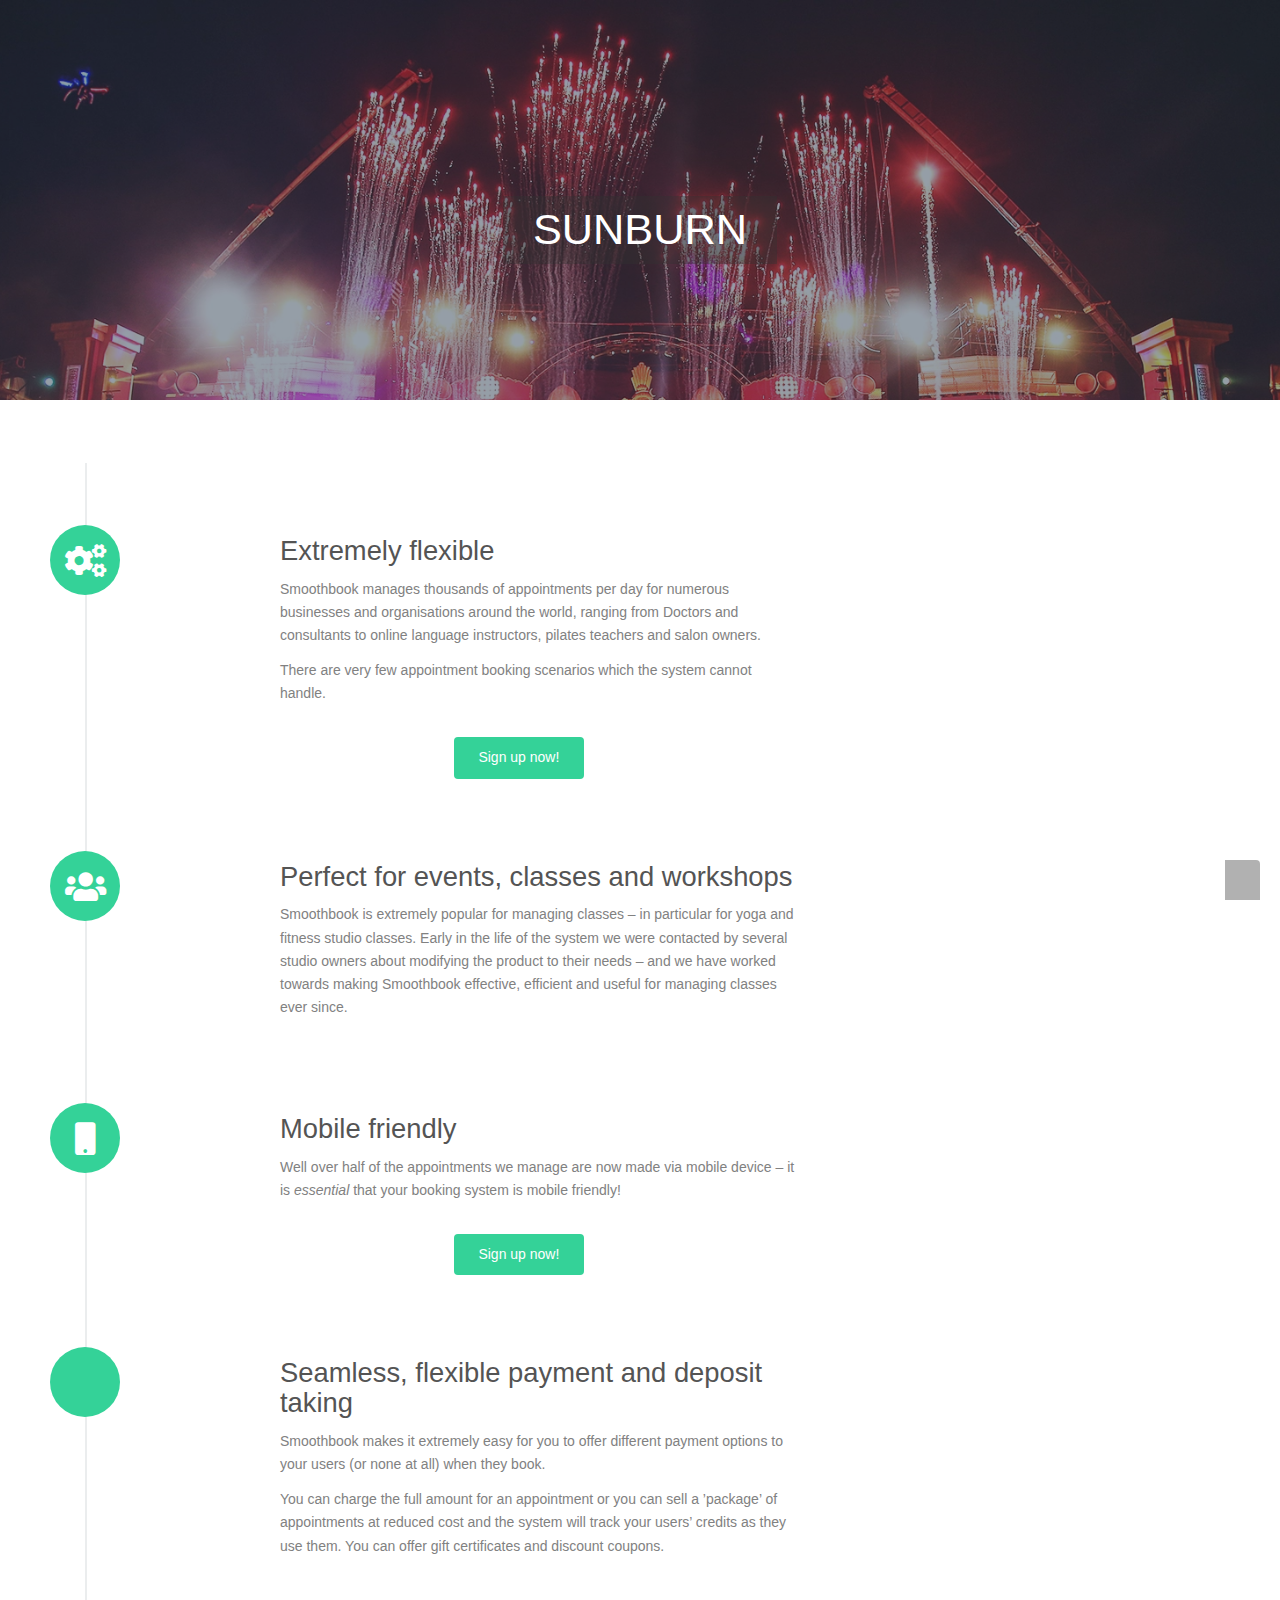
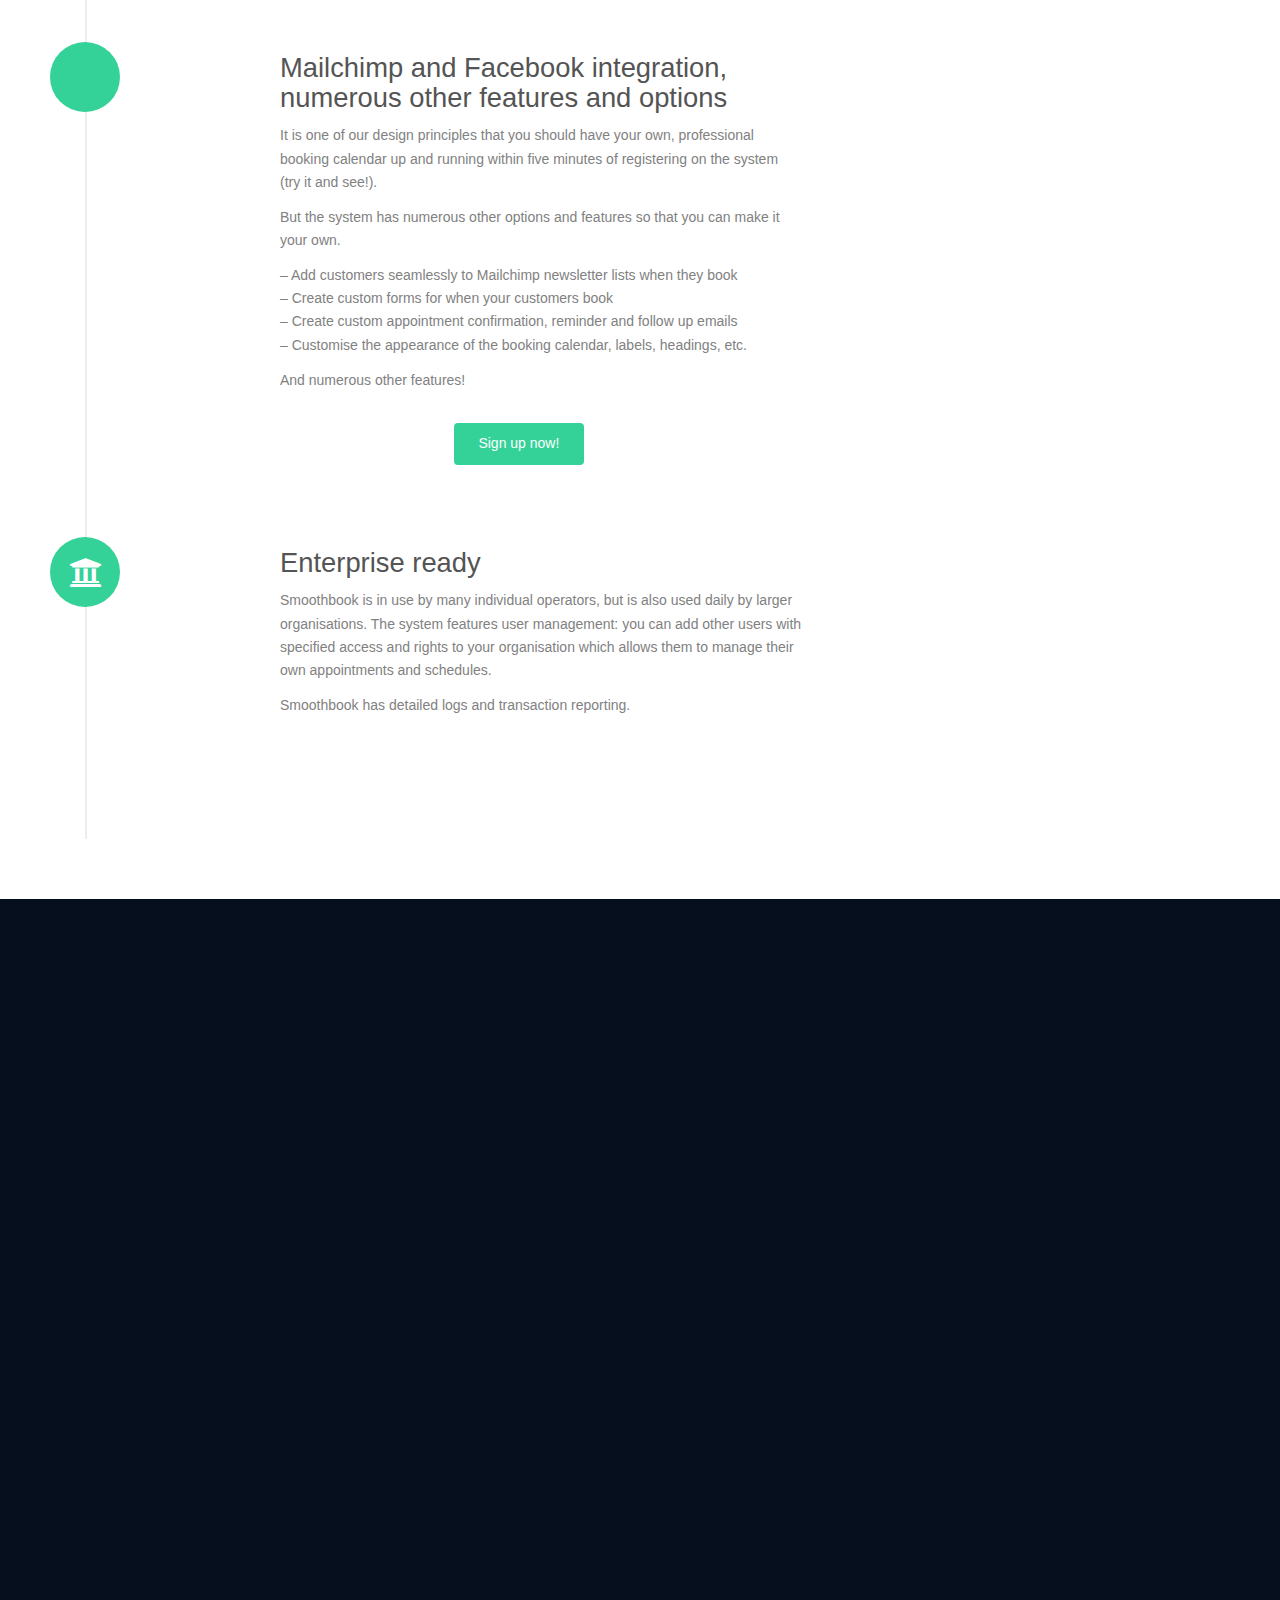
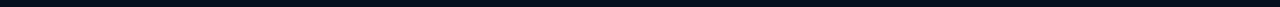
==== commit 74fc3408: "con exe" ====
--- a/landing.html
+++ b/landing.html
@@ -10,25 +10,8 @@
     <div class="loader" style="display: none;"></div>
          <div id="main">
         <div class="">
-    <div class="navbar navbar-default navbar-fixed-top sc-nav" role="navigation">
-            <div class="nav-container container">
-                <div class="navbar-header">
-                    <!-- BEGIN: TOGGLE BUTTON (RESPONSIVE)-->
-                    <button type="button" class="navbar-toggle" data-toggle="collapse" data-target=".navbar-collapse">
-                        <span class="sr-only">Toggle navigation</span>
-                        <span class="icon-bar"></span>
-                        <span class="icon-bar"></span>
-                        <span class="icon-bar"></span>
-                    </button>
-                        <a class="brand" href="https://www.smoothbook.co/"> <img class="a" src="./Tour_files/logo-large.png" alt=""> </a>
-                       </div>
-    <div id="sc-navbar-collapse-main" class="collapse navbar-collapse"><ul id="menu-main-menu" class="nav navbar-nav"><li id="menu-item-160" class="menu-item menu-item-type-custom menu-item-object-custom menu-item-home menu-item-160"><a title="Home" href=>Login as Admin</a></li>
-    <li id="menu-item-533" class="menu-item menu-item-type-post_type menu-item-object-page menu-item-533"><a title="Pricing" href=>Login as Customer</a></li>
-    <li id="menu-item-474" class="menu-item menu-item-type-post_type menu-item-object-page current-menu-item page_item page-item-24 current_page_item menu-item-474 active active"><a title="Tour" href=>Login as Organizer</a></li>
-    <li id="menu-item-475" class="menu-item menu-item-type-post_type menu-item-object-page menu-item-475"><a title="Contact" href=>Contact Us</a></li>
-    <li id="menu-item-562" class="menu-item menu-item-type-custom menu-item-object-custom menu-item-562"><a title="Register / log in" href=><i class="fa Log into Smoothbook online appointments"></i> &nbsp;Register / log in</a></li>
-    </ul></div></div></div></div>   	   
-                              <section class="sc-parallax" style="background-image: url(&quot;https://www.smoothbook.co/wp-content/uploads/2014/05/cab2.jpg&quot;); background-position: 50% 5px;" data-stellar-background-ratio="0.5">
+    	   
+                              <section class="sc-parallax" style="background-image: url('sunburn.jpg');">
                                    <div class="row"><div class="containerCentered">
                                 <h3></h3></div> <div class="sc-mask"></div>
                                     <div class="container">
@@ -36,7 +19,7 @@
                
                                <div class="containerCentered">
                                    <div class="row">
-                       <h1 id="changingtext">Tour</h1>
+                       <h1 id="changingtext">SUNBURN</h1>
                                </div>
                            </div></section>
                                         </div> 
